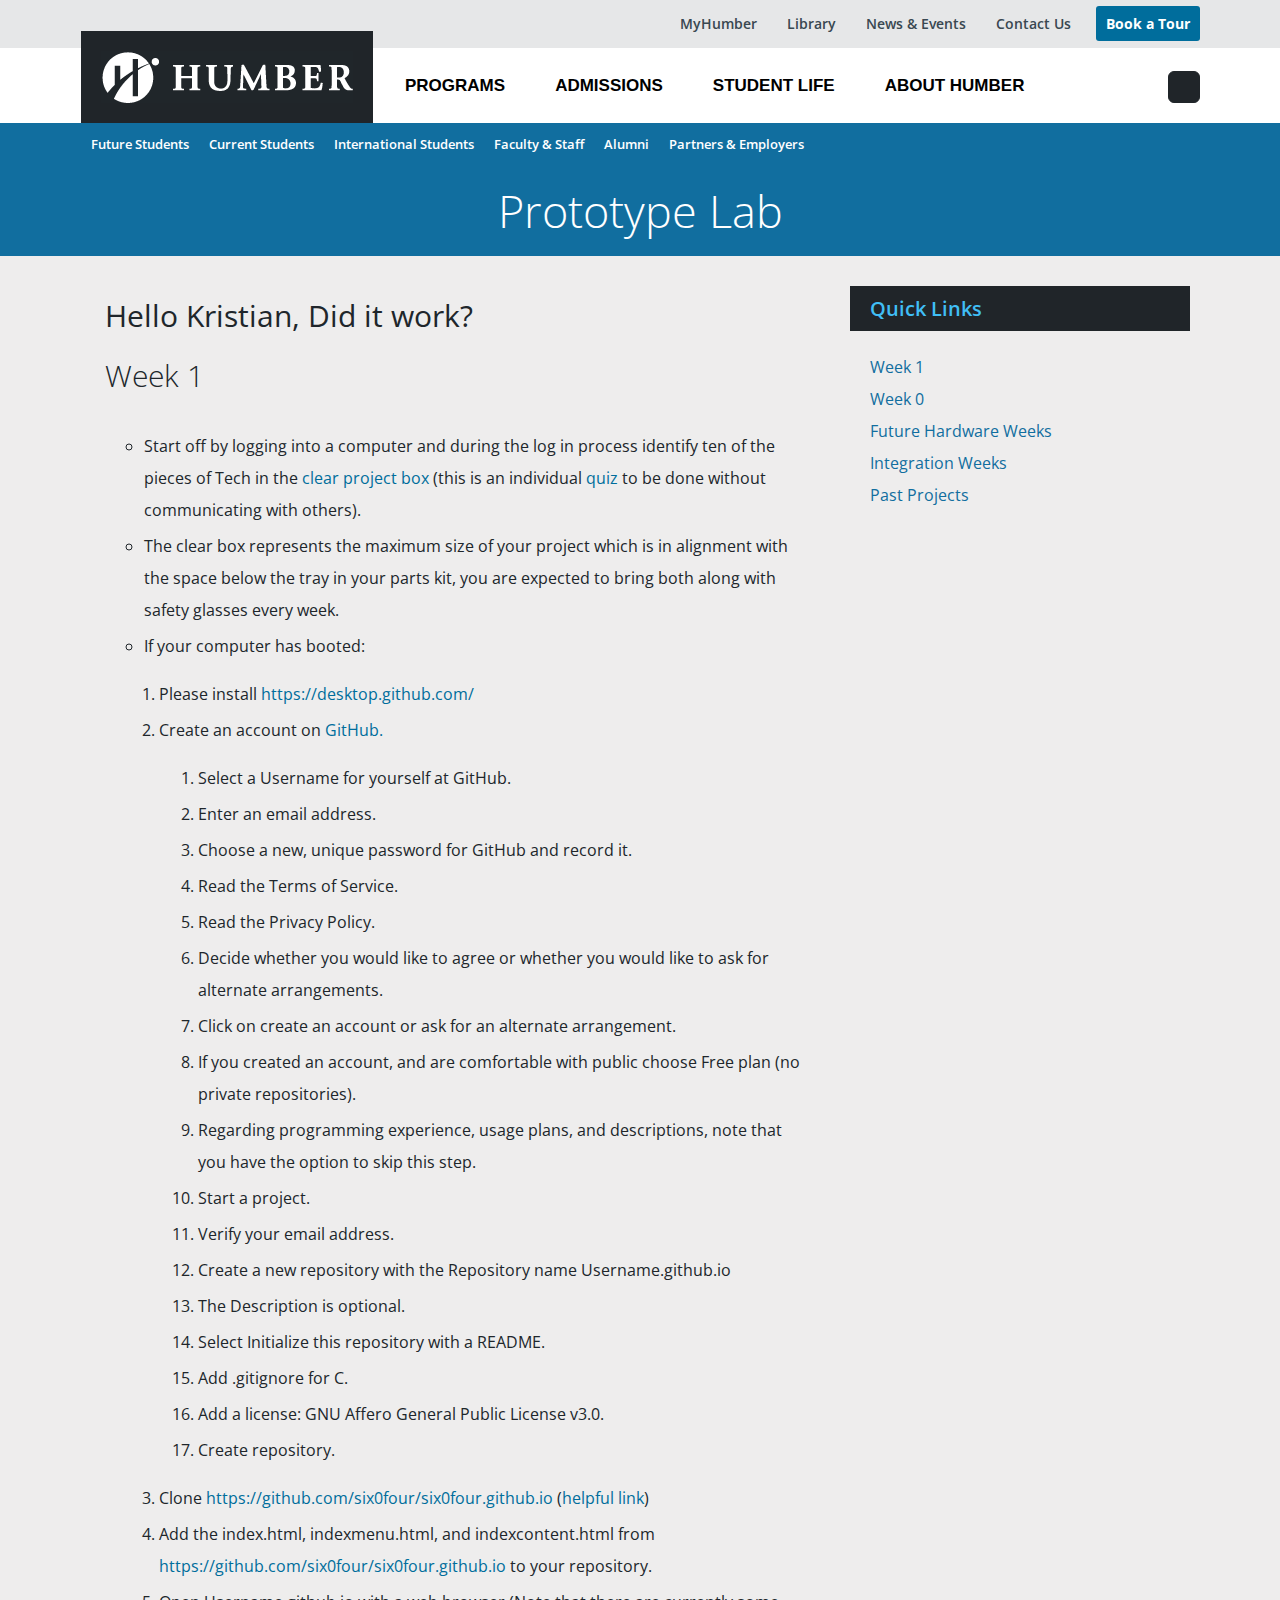
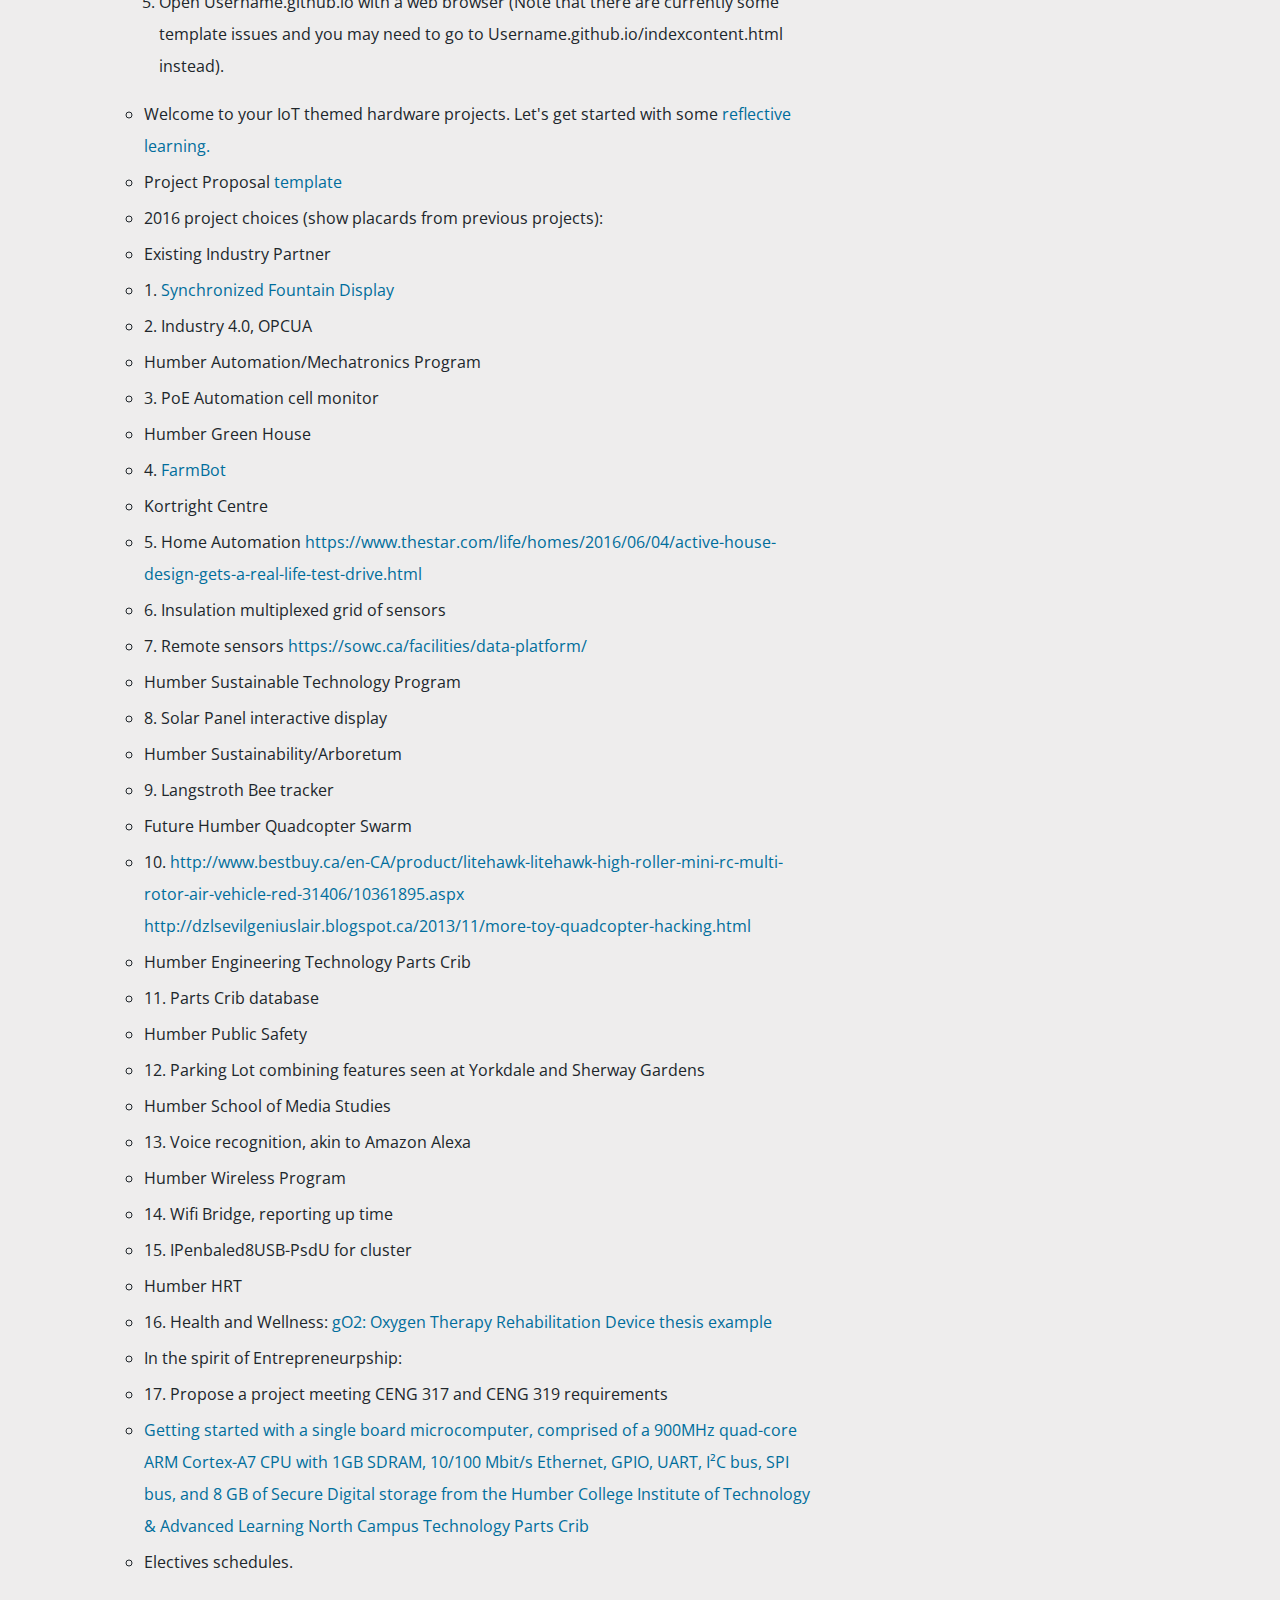
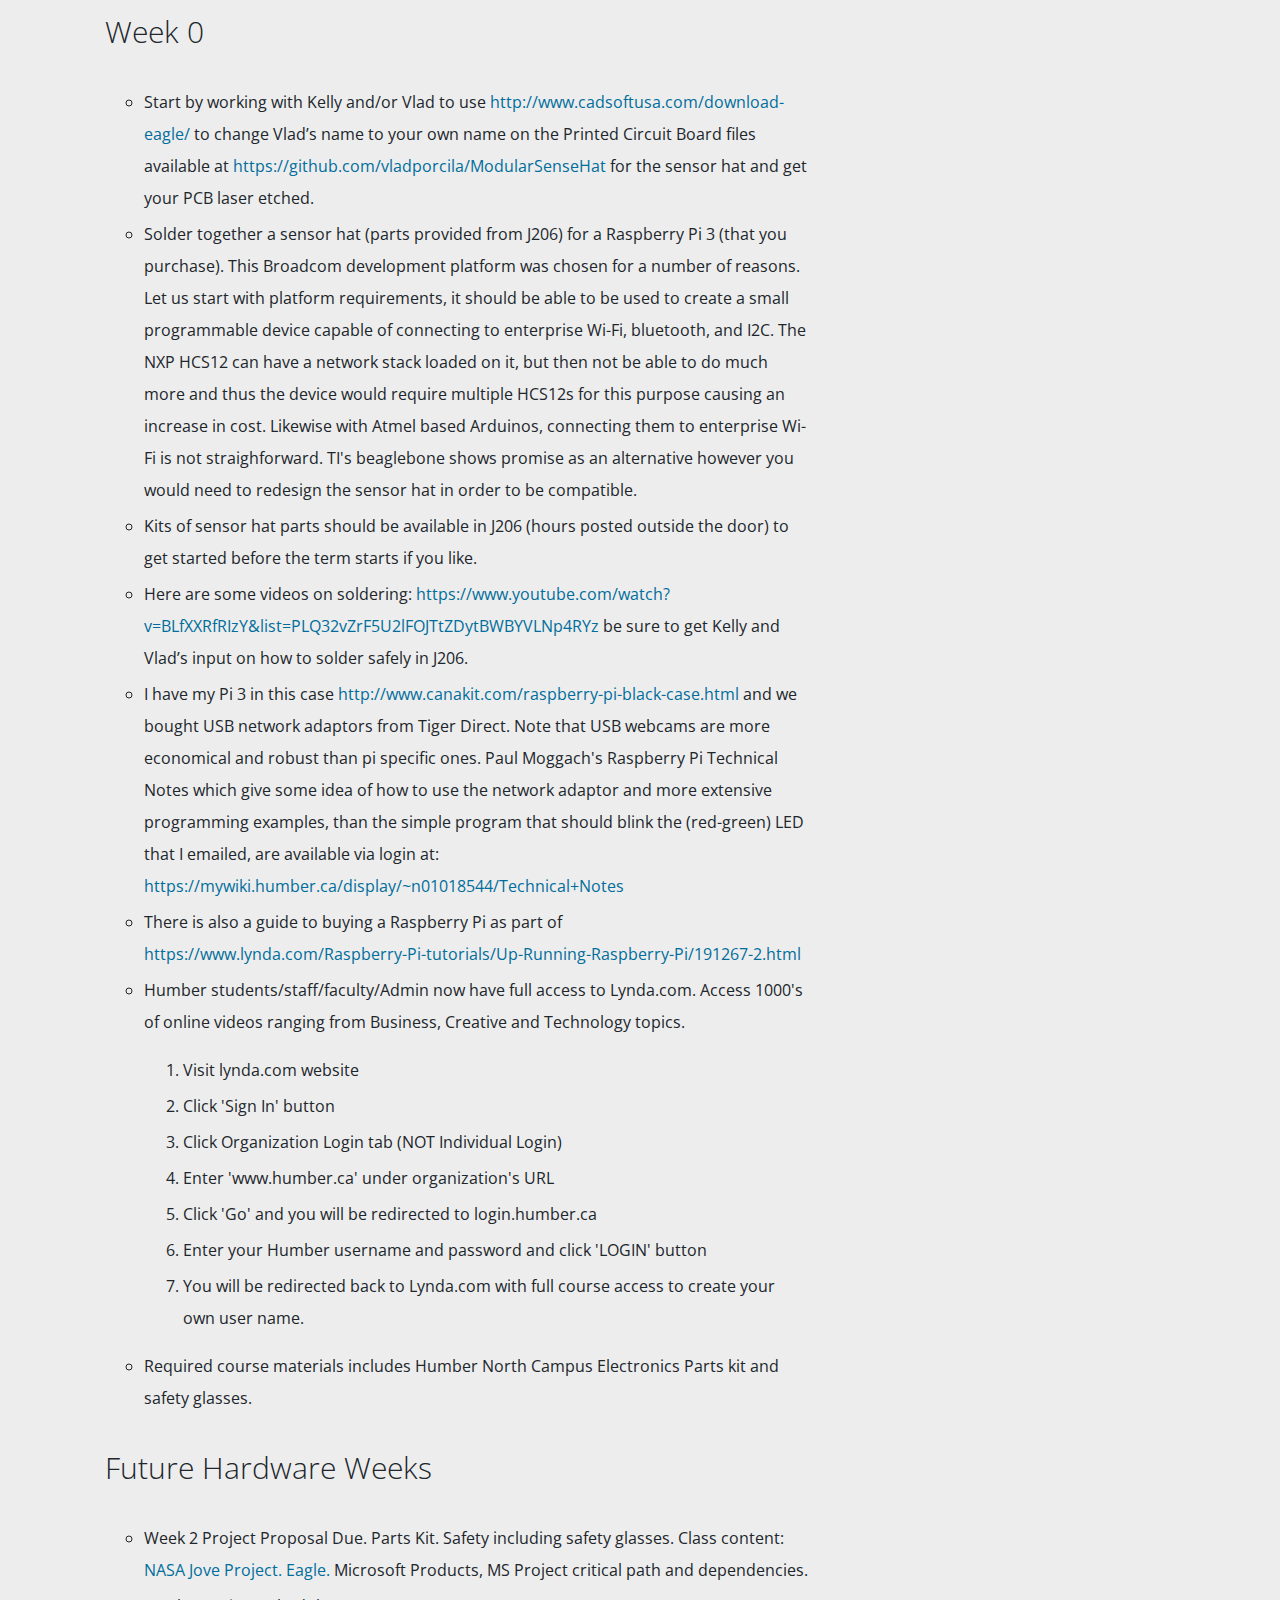
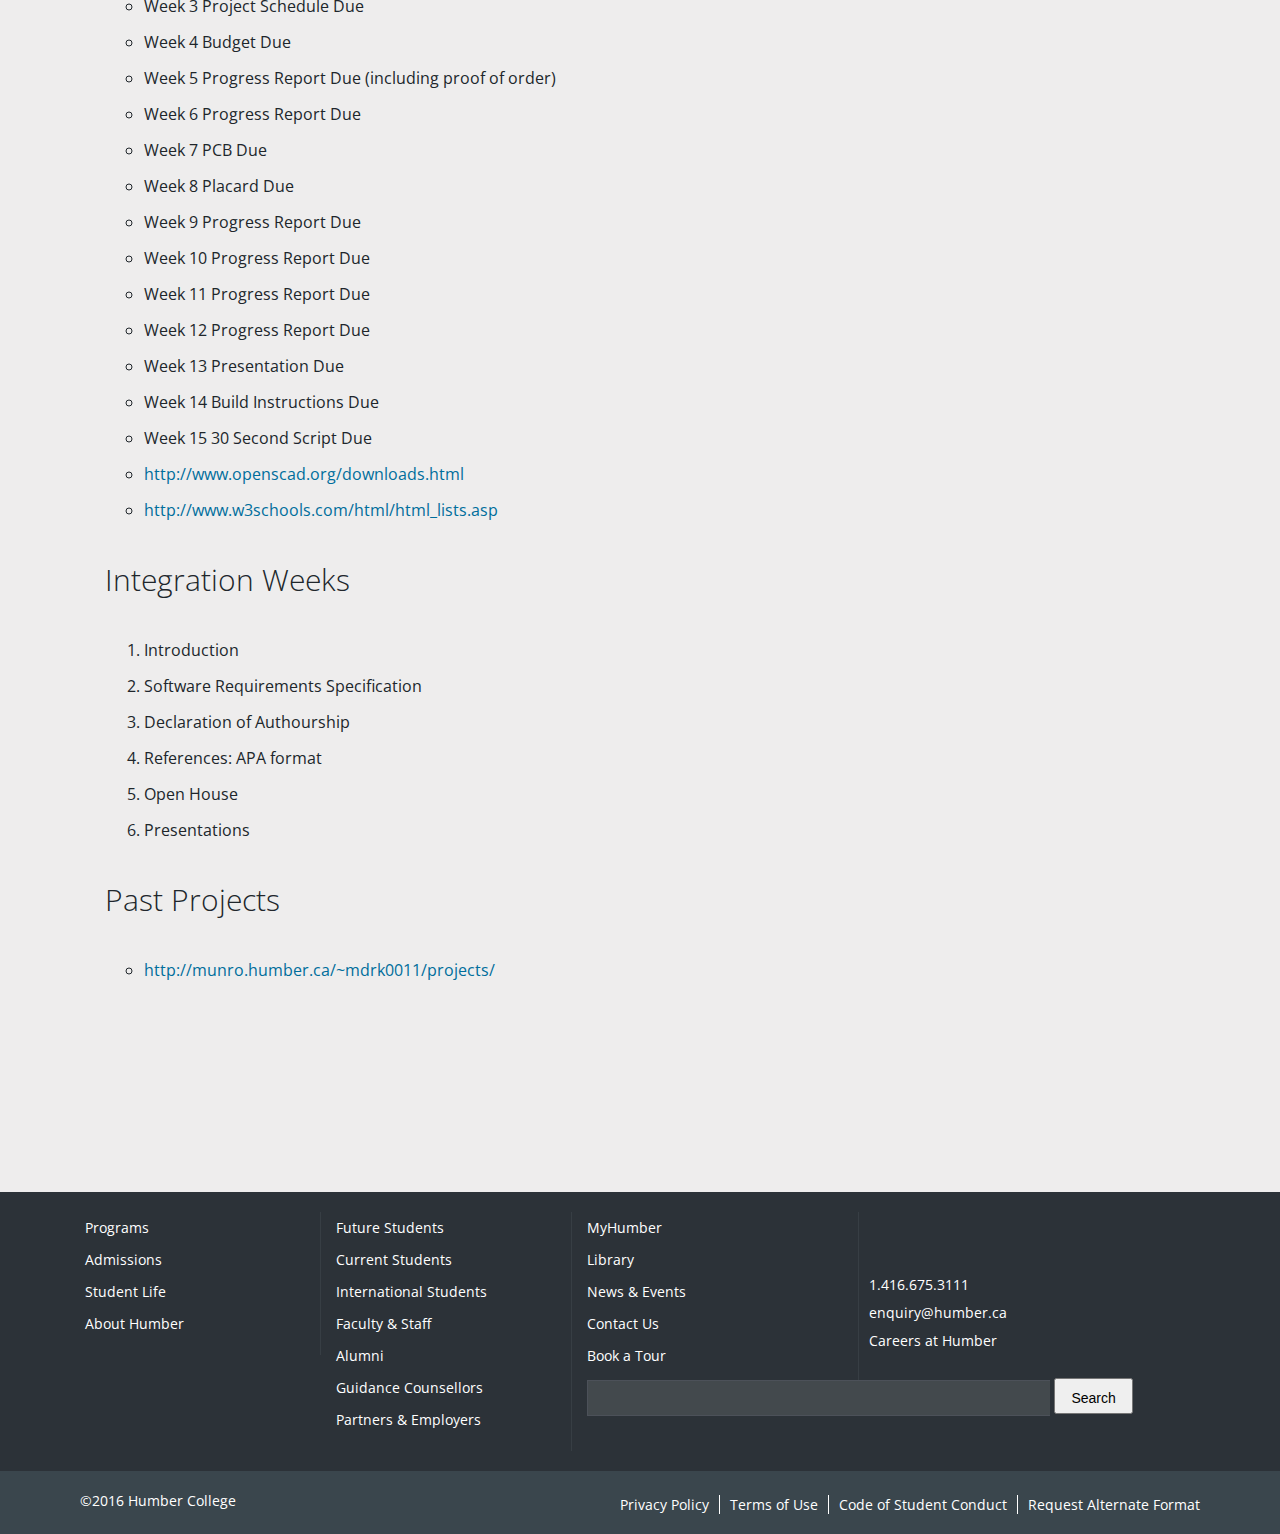
==== index.html @ 2d71f0b0 "test" ====
<!DOCTYPE html>
<!-- saved from url=(0026)http://six0four.github.io/ -->
<html><head><meta http-equiv="Content-Type" content="text/html; charset=UTF-8">

<meta name="description" content="Humber�s Computer Engineering Technology advanced diploma program trains you to develop and design the 
cutting-edge technologies that propel most businesses and governments around the world. You will be taught by industry experts, in small classes, 
innovative skills in hardware and software, electronics and networking, plus a variety of systems. As well, learn to upgrade and incorporate new 
technological advances into existing systems.">
<title>Engineering Technology</title>
<link type="text/css" rel="stylesheet" href="./Engineering Technology_files/4.css" media="all">
<link type="text/css" rel="stylesheet" href="./Engineering Technology_files/M.css" media="all">
<link type="text/css" rel="stylesheet" href="./Engineering Technology_files/U.css" media="all">
<link type="text/css" rel="stylesheet" href="./Engineering Technology_files/c.css" media="all">
<link type="text/css" rel="stylesheet" href="./Engineering Technology_files/g.css" media="screen">
<link type="text/css" rel="stylesheet" href="./Engineering Technology_files/Q.css" media="print">
<link type="text/css" rel="stylesheet" href="./Engineering Technology_files/o.css" media="only screen">

<script src="./Engineering Technology_files/html5.js"></script>
<script src="./Engineering Technology_files/w3data.js"></script>
</head>
<body class="html not-front not-logged-in no-sidebars page-node page-node- page-node-335 node-type-program atr-7.x-3.x atv-7.x-3.2">
  <div id="skip-link" class="nocontent">
    <a href="http://six0four.github.io/#main-content" class="element-invisible element-focusable">Skip to main content</a>
  </div>
    
<div id="page" class="container page">
  
  <header id="header" class="clearfix" role="banner">
    <div class="user-bar">
      <nav id="humberca-utility" class="humberca-utility-wrapper menu-wrapper nav clearfix" role="navigation" aria-labelledby="humberca-utility">
        <h2 class="element-invisible" id="utility-menu">Utility menu</h2>
      <ul class="menu clearfix"><li class="first leaf menu-depth-1 menu-item-883"><a href="http://www.humber.ca/myhumber/">MyHumber</a></li><li class="leaf menu-depth-1 menu-item-882"><a href="http://library.humber.ca/">Library</a></li><li class="expanded menu-depth-1 menu-item-884"><a href="http://www.humber.ca/news">News &amp; Events</a><ul class="menu clearfix"><li class="first leaf menu-depth-2 menu-item-2263"><a href="http://www.humber.ca/news">News</a></li><li class="leaf menu-depth-2 menu-item-2264"><a href="http://www.humber.ca/events">Events</a></li><li class="leaf menu-depth-2 menu-item-2262"><a href="http://www.humber.ca/news/media-releases">Media Releases</a></li><li class="last leaf menu-depth-2 menu-item-2455"><a href="http://www.humber.ca/media/gallery">Media 
Gallery</a></li></ul></li><li class="expanded menu-depth-1 menu-item-885"><a href="http://www.humber.ca/contact-us">Contact Us</a><ul class="menu clearfix"><li class="first leaf menu-depth-2 menu-item-1566"><a href="http://directory.humber.ca/">Staff Directory</a></li><li class="leaf menu-depth-2 
menu-item-1562"><a href="http://www.humber.ca/contact-us/frequently-called-numbers">Frequently Called Numbers</a></li><li class="leaf menu-depth-2 menu-item-1563"><a href="http://www.humber.ca/contact-us/maps">Maps</a></li><li class="leaf menu-depth-2 menu-item-1567"><a href="http://www.humber.ca/publicsafety/parking">Parking</a></li><li class="leaf menu-depth-2 menu-item-1564"><a href="http://www.humber.ca/contact-us/public-transit">Public Transit</a></li><li class="leaf menu-depth-2 menu-item-1568"><a href="http://www.humber.ca/virtualtour">Virtual Tour</a></li><li class="leaf menu-depth-2 menu-item-1565"><a href="http://www.humber.ca/contact-us/press-room">Press 
Room</a></li><li class="last leaf menu-depth-2 menu-item-2486"><a href="http://hrs.humber.ca/careers.html">Careers at Humber</a></li></ul></li><li class="last leaf menu-depth-1 menu-item-1806"><a href="http://www.humber.ca/future-students/book-tour" class="btn-special-action">Book a Tour</a></li></ul>      </nav>
    </div>

    <div class="container">
              <div id="branding" class="branding-elements clearfix">
                      <div id="logo">
              <a href="http://www.humber.ca/"><img class="site-logo" typeof="foaf:Image" src="./Engineering Technology_files/logo.png" alt="Humber College"></a>            </div>
                                <div class="hgroup" id="name-and-slogan">
                              <h1 id="site-name"><a href="http://www.humber.ca/" title="Home page">Humber College</a></h1>
                                        </div>
                  </div>
      
      <div id="humberca-menu-bar" class="nav clearfix">
        <nav id="humberca-menu" class="humberca-menu-wrapper menu-wrapper" role="navigation" aria-labelledby="humberca-menu">
          <h2 class="element-invisible" id="primary-menu">Main menu</h2>
          <ul class="menu clearfix"><li class="first expanded menu-depth-1 menu-item-1482"><a href="http://www.humber.ca/programs-academics">Programs</a><ul class="menu 
clearfix"><li class="first collapsed menu-depth-2 menu-item-1570"><a href="http://www.humber.ca/program">All Programs</a></li><li class="leaf menu-depth-2 
menu-item-1743"><a href="http://www.humber.ca/programs-academics/apprenticeships">Apprenticeships</a></li><li class="leaf menu-depth-2 menu-item-1425"><a href="http://www.humber.ca/continuingeducation/">Continuing Education</a></li><li class="leaf menu-depth-2 menu-item-1711"><a href="http://www.humber.ca/programs-academics/schools-faculties">Schools</a></li><li class="leaf menu-depth-2 menu-item-1423"><a href="http://www.humber.ca/onlinelearning/">Online Learning</a></li><li class="leaf menu-depth-2 menu-item-1788"><a href="http://www.humber.ca/programs-academics/corporate-training">Corporate Training</a></li><li class="leaf menu-depth-2 menu-item-1712"><a href="http://www.humbercareerfinder.com/">Career Finder</a></li><li class="leaf menu-depth-2 menu-item-1424"><a href="http://www.humber.ca/secondcareer/">Second Career</a></li><li class="collapsed menu-depth-2 menu-item-12131"><a href="http://www.humber.ca/transferoptions">Transfer Options</a></li><li class="last leaf menu-depth-2 menu-item-1713"><a href="http://international.humber.ca/study-abroad.html">Study Abroad</a></li></ul></li><li class="expanded menu-depth-1 menu-item-772"><a href="http://www.humber.ca/admissions">Admissions</a><ul class="menu clearfix"><li class="first collapsed menu-depth-2 menu-item-1527"><a href="http://www.humber.ca/admissions/how-apply">How to Apply</a></li><li class="collapsed menu-depth-2 menu-item-1696"><a href="http://www.humber.ca/admissions/financial-aid">Financial 
Aid</a></li><li class="leaf menu-depth-2 menu-item-773"><a href="http://www.humber.ca/programs-academics/transfer-options">Transfer Options</a></li><li class="collapsed 
menu-depth-2 menu-item-769"><a href="http://www.humber.ca/admissions/fees">Fees</a></li><li class="last collapsed menu-depth-2 menu-item-864"><a href="http://www.humber.ca/admissions/office-registrar">Office of the Registrar</a></li></ul></li><li class="leaf menu-depth-1 menu-item-638"><a href="http://www.humber.ca/student-life">Student Life</a></li><li class="last expanded menu-depth-1 menu-item-1540"><a href="http://www.humber.ca/about-humber">About 
Humber</a><ul class="menu clearfix"><li class="first leaf menu-depth-2 menu-item-1790"><a href="http://www.humber.ca/programs-academics/schools-faculties">Schools</a></li><li class="leaf menu-depth-2 menu-item-1952"><a href="http://www.humber.ca/about-humber/centres-excellence">Centres of Excellence </a></li><li class="leaf menu-depth-2 menu-item-18442"><a href="https://humber.ca/research/">Applied Research</a></li><li class="leaf menu-depth-2 menu-item-18443"><a href="http://www.humber.ca/humberlaunch/">Humber Launch</a></li><li class="leaf menu-depth-2 menu-item-1708"><a href="http://www.humber.ca/about-humber/kpis-rankings">KPIs &amp; Rankings</a></li><li class="collapsed menu-depth-2 menu-item-1554"><a href="http://www.humber.ca/about-humber/corporate-info">Corporate Info</a></li><li class="collapsed menu-depth-2 menu-item-803"><a href="http://www.humber.ca/about-humber/campuses-facilities">Campuses &amp; Facilities</a></li><li class="collapsed menu-depth-2 menu-item-1561"><a href="http://www.humber.ca/about-humber/campus-development">Campus Development</a></li><li class="collapsed menu-depth-2 menu-item-1791"><a href="http://www.humber.ca/about-humber/office-president">Office of the President</a></li><li class="leaf menu-depth-2 menu-item-1419"><a href="https://www.humber.ca/publicsafety/">Public Safety</a></li><li class="leaf menu-depth-2 menu-item-1420"><a href="http://hrs.humber.ca/">HR 
Services</a></li><li class="last leaf menu-depth-2 menu-item-1418"><a href="http://humber.ca/giving/welcome-humbers-office-advancement">Giving to 
Humber</a></li></ul></li></ul>        </nav>
      </div>

      <div class="search-bar">
        <form accept-charset="UTF-8" action="http://mysearch.humber.ca/search" id="search-block-form" method="get">
          <div>
            <div class="container-inline">
              <div class="form-item form-type-textfield form-item-search-block-form">
                <label class="element-invisible" for="progsearchtxt">Search </label>
                <input id="progsearchtxt" maxlength="128" name="q" size="30" title="Search by Name" type="text" value="">
                <input name="client" type="hidden" value="default_frontend">
                <input name="proxystylesheet" type="hidden" value="default_frontend">
                <input name="site" type="hidden" value="default_collection">
                <input name="output" type="hidden" value="xml_no_dtd">
                <input name="filter" type="hidden" value="0">
              </div>
            </div>
          </div>
        </form>
      </div>
    </div>
      </header>

  <div id="menu-bar" class="nav clearfix"><nav id="block-menu-menu-audience" class="block block-menu menu-wrapper menu-bar-wrapper clearfix" role="navigation">  
      <h2 class="element-invisible block-title">Audience</h2>
  
  <ul class="menu clearfix"><li class="first collapsed menu-depth-1 menu-item-718"><a href="http://www.humber.ca/future-students">Future 
Students</a></li><li class="leaf 
menu-depth-1 menu-item-1529"><a href="http://www.humber.ca/current-students">Current Students</a></li><li class="leaf menu-depth-1 menu-item-641"><a href="http://international.humber.ca/">International Students</a></li><li class="collapsed menu-depth-1 menu-item-1530"><a href="http://www.humber.ca/faculty-staff">Faculty &amp; Staff</a></li><li class="leaf menu-depth-1 menu-item-643"><a href="http://www.humber.ca/alumni">Alumni</a></li>
<li class="last leaf menu-depth-1 menu-item-1539"><a href="http://www.humber.ca/partners-employers">Partners &amp; Employers</a></li></ul>
  </nav><nav id="block-menu-block-6" class="block block-menu-block no-title menu-wrapper menu-bar-wrapper clearfix" role="navigation">  
  

  </nav>
</div>
  
    
  <div id="columns" class="columns clearfix">
    <div id="content-column" class="content-column" role="main">
      <div class="content-inner">



        <section id="main-content">

        
                  <header id="main-content-header" class="clearfix contextual-links-region">

                          <h1 id="page-title">
                <a href="http://munro.humber.ca/~mdrk0011/">Prototype Lab</a>              </h1>
            

            

            
          </header>
        
        <!-- region: Main Content -->
                  <div id="content" class="region clearfix">
            <div id="block-system-main" class="block block-system no-title">  
  
  <div class="panel-display panel-1col clearfix">
  <div class="panel-panel panel-col">
    <div><section class="panel-pane pane-node-content block">
  <div class="block-inner clearfix">
    
        
    
    <div class="block-content">



  </div>






</div>
<div class="panel-separator"></div><section class="panel-pane pane-panels-mini pane-about-humber-feature-blocks stacked block">

  <div class="block-inner clearfix">
    <div class="block-content">
      <div class="two-66-33 at-panel panel-display clearfix" id="mini-panel-about_humber_feature_blocks">

    <div class="region region-two-66-33-first">









    <div class="region-inner clearfix">
      <div class="item-list"><ul><div class="panel-pane pane-node no-title block">

  <div class="block-inner clearfix">

    
                <div id="Wrapper">

                        
						
<div><article id="Article_1">
 <header id="Header_Article_1">
  <h2>Hello Kristian, Did it work?</h2>
 </header>
 
 <section id="Section_1">
  <h3>Week 1</h3>
  <p>
   </p><ul>
    <li>Start off by logging into a computer and during the log in process identify ten of the pieces of Tech in the <a href="http://six0four.github.io/weeks/CENGprojectbox.jpg">clear project box</a> (this is an individual <a href="http://six0four.github.io/weeks/CENG317TechIdentificationQuiz.docx">quiz</a> to be done without communicating with others).</li>
	<li>The clear box represents the maximum size of your project which is in alignment with the space below the tray in your parts kit, you are expected to bring both along with safety glasses every week.</li>
	<li>If your computer has booted:</li>
	<ol>
	 <li>Please install <a href="https://desktop.github.com/">https://desktop.github.com/</a></li>
	 <li>Create an account on <a href="https://github.com/join?source=header-home">GitHub.</a>
	  <ol>
	   <li>Select a Username for yourself at GitHub.</li>
	   <li>Enter an email address.</li>
	   <li>Choose a new, unique password for GitHub and record it.</li>
	   <li>Read the Terms of Service.</li>
	   <li>Read the Privacy Policy.</li>
	   <li>Decide whether you would like to agree or whether you would like to ask for alternate arrangements.</li>
	   <li>Click on create an account or ask for an alternate arrangement.</li>
	   <li>If you created an account, and are comfortable with public choose Free plan (no private repositories).</li>
	   <li>Regarding programming experience, usage plans, and descriptions, note that you have the option to skip this step.
	   </li><li>Start a project.</li>
	   <li>Verify your email address.</li>
	   <li>Create a new repository with the Repository name Username.github.io</li>
	   <li>The Description is optional.</li>
	   <li>Select Initialize this repository with a README.</li>
	   <li>Add .gitignore for C.</li>
	   <li>Add a license: GNU Affero General Public License v3.0.</li>
	   <li>Create repository.</li>
      </ol>
	 </li><li>Clone <a href="https://github.com/six0four/six0four.github.io">https://github.com/six0four/six0four.github.io</a> (<a href="http://joe.blog.freemansoft.com/2014/04/github-clone-to-desktop-with-windows.html">helpful link</a>)</li>
	 <li>Add the index.html, indexmenu.html, and indexcontent.html from <a href="https://github.com/six0four/six0four.github.io">https://github.com/six0four/six0four.github.io</a> to your repository.
	 </li><li>Open Username.github.io with a web browser (Note that there are currently some template issues and you may need to go to Username.github.io/indexcontent.html instead).
	</li></ol>
    <li>Welcome to your IoT themed hardware projects. Let's get started with some <a href="https://www.youtube.com/watch?v=kM-DXWEns2Y&amp;t=28s">reflective learning.</a></li>
    <li>Project Proposal <a href="http://six0four.github.io/weeks/CENG317ProjectProposalStudentName.docx">template</a></li>
    <li>2016 project choices (show placards from previous projects):</li>
	<li>Existing Industry Partner</li>
	<li>1. <a href="http://www.crystalfountains.com/">Synchronized Fountain Display</a></li>
	<li>2. Industry 4.0, OPCUA</li>
	<li>Humber Automation/Mechatronics Program</li>
	<li>3. PoE Automation cell monitor</li>
	<li>Humber Green House</li>
	<li>4. <a href="http://farmbot.io/">FarmBot</a></li>
	<li>Kortright Centre</li>
	<li>5. Home Automation <a href="https://www.thestar.com/life/homes/2016/06/04/active-house-design-gets-a-real-life-test-drive.html">https://www.thestar.com/life/homes/2016/06/04/active-house-design-gets-a-real-life-test-drive.html</a></li>
	<li>6. Insulation multiplexed grid of sensors</li>
	<li>7. Remote sensors <a href="https://sowc.ca/facilities/data-platform/">https://sowc.ca/facilities/data-platform/</a></li>
	<li>Humber Sustainable Technology Program</li>
	<li>8. Solar Panel interactive display</li>
	<li>Humber Sustainability/Arboretum</li>
	<li>9. Langstroth Bee tracker</li>
	<li>Future Humber Quadcopter Swarm</li>
	<li>10. <a href="http://www.bestbuy.ca/en-CA/product/litehawk-litehawk-high-roller-mini-rc-multi-rotor-air-vehicle-red-31406/10361895.aspx">http://www.bestbuy.ca/en-CA/product/litehawk-litehawk-high-roller-mini-rc-multi-rotor-air-vehicle-red-31406/10361895.aspx</a>
<a href="http://dzlsevilgeniuslair.blogspot.ca/2013/11/more-toy-quadcopter-hacking.html">http://dzlsevilgeniuslair.blogspot.ca/2013/11/more-toy-quadcopter-hacking.html</a></li>
	<li>Humber Engineering Technology Parts Crib</li>
	<li>11. Parts Crib database</li>
	<li>Humber Public Safety</li>
	<li>12. Parking Lot combining features seen at Yorkdale and Sherway Gardens</li>
	<li>Humber School of Media Studies</li>
	<li>13. Voice recognition, akin to Amazon Alexa</li>
	<li>Humber Wireless Program</li>
	<li>14. Wifi Bridge, reporting up time</li>
	<li>15. IPenbaled8USB-PsdU for cluster</li>
	<li>Humber HRT</li>
	<li>16. Health and Wellness: <a href="https://library.humber.ca/collections/islandora/object/islandora%3A247">gO2: Oxygen Therapy Rehabilitation Device thesis example</a></li>
	<li>In the spirit of Entrepreneurpship:</li>
	<li>17. Propose a project meeting CENG 317 and CENG 319 requirements</li>
    <li><a href="http://munro.humber.ca/~mdrk0011/projects/cribpi.php">Getting 
started with a single board microcomputer, comprised of a 900MHz quad-core ARM Cortex-A7 CPU  with 1GB SDRAM, 10/100 Mbit/s 
Ethernet, GPIO, UART, I²C bus, SPI bus, and 8 GB of Secure Digital storage from the Humber College Institute of 
Technology &amp; Advanced Learning North Campus Technology Parts 
Crib</a></li>
	<li>Electives schedules.</li>
   </ul>
  <p></p>
 </section>
 
 <section id="Section_2">
  <h3>Week 0</h3>
   <p></p><ul>
    <li>Start by working with Kelly and/or Vlad to use <a href="http://www.cadsoftusa.com/download-eagle/">http://www.cadsoftusa.com/download-eagle/</a> to change Vlad’s name to your own name on the Printed Circuit Board files available at <a href="https://github.com/vladporcila/ModularSenseHat">https://github.com/vladporcila/ModularSenseHat</a> for the sensor hat and get your PCB laser etched.</li>
	<li>Solder together a sensor hat (parts provided from J206) for a Raspberry Pi 3 (that you purchase). This Broadcom development platform was chosen for a number of reasons. Let us start with platform requirements, it should be able to be used to create a small programmable device capable of connecting to enterprise Wi-Fi, bluetooth, and I2C. The NXP HCS12 can have a network stack loaded on it, but then not be able to do much more and thus the device would require multiple HCS12s for this purpose causing an increase in cost. Likewise with Atmel based Arduinos, connecting them to enterprise Wi-Fi is not straighforward. TI's beaglebone shows promise as an alternative however you would need to redesign the sensor hat in order to be compatible.</li>
	<li>Kits of sensor hat parts should be available in J206 (hours posted outside the door) to get started before the term starts if you like.</li>
	<li>Here are some videos on soldering: <a href="https://www.youtube.com/watch?v=BLfXXRfRIzY&amp;list=PLQ32vZrF5U2lFOJTtZDytBWBYVLNp4RYz">https://www.youtube.com/watch?v=BLfXXRfRIzY&amp;list=PLQ32vZrF5U2lFOJTtZDytBWBYVLNp4RYz</a> be sure to get Kelly and Vlad’s input on how to solder safely in J206.</li>
	<li>I have my Pi 3 in this case <a href="http://www.canakit.com/raspberry-pi-black-case.html">http://www.canakit.com/raspberry-pi-black-case.html</a> and we bought USB network adaptors from Tiger Direct. Note that USB webcams are more economical and robust than pi specific ones. Paul Moggach's Raspberry Pi Technical Notes which give some idea of how to use the network adaptor and more extensive programming examples, than the simple program that should blink the (red-green) LED that I emailed, are available via login at: <a href="https://mywiki.humber.ca/display/~n01018544/Technical+Notes">https://mywiki.humber.ca/display/~n01018544/Technical+Notes</a></li>
	<li>There is also a guide to buying a Raspberry Pi as part of <a href="https://www.lynda.com/Raspberry-Pi-tutorials/Up-Running-Raspberry-Pi/191267-2.html">https://www.lynda.com/Raspberry-Pi-tutorials/Up-Running-Raspberry-Pi/191267-2.html</a></li>
	<li>Humber students/staff/faculty/Admin now have full access to Lynda.com. Access 1000's of online videos ranging from Business, Creative and Technology topics.<ol>
	<li>Visit lynda.com website</li>
	<li>Click 'Sign In' button</li>
	<li>Click Organization Login tab (NOT Individual Login)</li>
	<li>Enter 'www.humber.ca' under organization's URL</li>
	<li>Click 'Go' and you will be redirected to login.humber.ca</li>
	<li>Enter your Humber username and password and click 'LOGIN' button</li>
	<li>You will be redirected back to Lynda.com with full course access to create your own user name.</li></ol></li>
	<li>Required course materials includes Humber North Campus Electronics Parts kit and safety glasses.</li>
  </ul><p></p>
 </section>
 
 <section id="Section_3">
  <h3>Future Hardware Weeks</h3>
  <p></p><ul>
   <li>Week 2 Project Proposal Due. Parts Kit. Safety including safety glasses. Class content: <a href="http://radiojove.gsfc.nasa.gov/telescope/soldering.htm">NASA Jove Project.</a> <a href="http://www.cadsoftusa.com/download-eagle/">Eagle.</a> Microsoft Products, MS Project critical path and dependencies.</li>
   <li>Week 3 Project Schedule Due</li>
   <li>Week 4 Budget Due</li>
   <li>Week 5 Progress Report Due (including proof of order)</li>
   <li>Week 6 Progress Report Due</li>
   <li>Week 7 PCB Due</li>
   <li>Week 8 Placard Due</li>
   <li>Week 9 Progress Report Due</li>
   <li>Week 10 Progress Report Due</li>
   <li>Week 11 Progress Report Due</li>
   <li>Week 12 Progress Report Due</li>
   <li>Week 13 Presentation Due</li>
   <li>Week 14 Build Instructions Due</li>
   <li>Week 15 30 Second Script Due</li>
   <li><a href="http://www.openscad.org/downloads.html">http://www.openscad.org/downloads.html</a></li>
   <li><a href="http://www.w3schools.com/html/html_lists.asp">http://www.w3schools.com/html/html_lists.asp</a></li>
  </ul><p></p>
 </section>

 <section id="Section_4">
  <h3>Integration Weeks</h3>
  <p></p><ol>
   <li>Introduction</li>
   <li>Software Requirements Specification</li>
   <li>Declaration of Authourship</li> 
   <li>References: APA format</li>
   <li>Open House</li>
   <li>Presentations</li>
  </ol><p></p>
 </section>
  
 <section id="Section_5">
  <h3>Past Projects</h3>
  <p></p><ul>
    <li><a href="http://munro.humber.ca/~mdrk0011/projects/">http://munro.humber.ca/~mdrk0011/projects/</a></li>
  </ul><p></p>
 </section>

</article></div>

                </div>

</div></div></ul></div></div></div>

  <div class="region region-two-66-33-second">
    <div class="region-inner clearfix">
      <section class="panel-pane pane-custom pane-1 quick-links block">
  <div class="block-inner clearfix">
              <h2 class="pane-title block-title">Quick Links</h2>
    <div class="block-content">


<div>                <nav>
                        <ul>
                                <li><a href="http://six0four.github.io/#Section_1">Week 1</a></li>
                                <li><a href="http://six0four.github.io/#Section_2">Week 0</a></li>
                                <li><a href="http://six0four.github.io/#Section_3">Future Hardware Weeks</a></li>
                                <li><a href="http://six0four.github.io/#Section_4">Integration Weeks</a></li>
                                <li><a href="http://six0four.github.io/#Section_5">Past Projects</a></li>
                        </ul>
                </nav>
</div>
<script> w3IncludeHTML(); </script>
    


</div>  </div>
</section>
    </div>
  </div>
  </div>


    </div>

    
    
  </div>
</section>
<div class="panel-separator"></div><div class="panel-pane pane-panels-mini pane-about-humber-mini-promos no-title block">
  <div class="block-inner clearfix">
    
            
    
    <div class="block-content">
      <div class="three-3x33 at-panel panel-display clearfix" id="mini-panel-about_humber_mini_promos">
    <div class="region region-three-33-first">
    <div class="region-inner clearfix">
          </div>
  </div>
  <div class="region region-three-33-second">
    <div class="region-inner clearfix">
          </div>
  </div>
  <div class="region region-three-33-third">
    <div class="region-inner clearfix">
          </div>
  </div>
  </div>
    </div>

    
    
  </div>
</div>
    </section></div>
  </div>
</div>

  </div>                      </div>
        
        <!-- Feed icons (RSS, Atom icons etc -->
        
        
        </section><!-- /end #main-content -->

        <!-- region: Content Aside -->
        
      </div><!-- /end .content-inner -->
    </div><!-- /end #content-column -->

    <!-- regions: Sidebar first and Sidebar second -->
        
  </div><!-- /end #columns -->

  <footer id="footer" role="contentinfo" itemscope="" itemtype="http://schema.org/WPFooter">
   <div class="region region-footer"><div class="region-inner clearfix"><div id="block-panels-mini-footer" class="block block-panels-mini no-title">  
  
  <div class="block-content content"><div class="four-4x25 at-panel panel-display clearfix" id="mini-panel-footer">
  <div class="panel-row row-1 clearfix">
    <div class="region region-four-first">
      <div class="region-inner clearfix">
        <div class="panel-pane pane-menu-tree pane-main-menu no-title block">
  <div class="block-inner clearfix">
    
            
    
    <div class="block-content">
      <div class="menu-block-wrapper menu-block-ctools-main-menu-1 menu-name-main-menu parent-mlid-0 menu-level-1">
  <ul class="menu clearfix"><li class="first leaf has-children menu-mlid-1482 menu-depth-1 menu-item-1482"><a href="http://www.humber.ca/programs-academics">Programs</a></li><li class="leaf has-children menu-mlid-772 menu-depth-1 menu-item-772"><a href="http://www.humber.ca/admissions">Admissions</a></li><li class="leaf menu-mlid-638 menu-depth-1 menu-item-638"><a href="http://www.humber.ca/student-life">Student 
Life</a></li><li class="last leaf has-children active menu-mlid-1540 menu-depth-1 menu-item-1540"><a href="http://www.humber.ca/about-humber" class="active">About 
Humber</a></li></ul></div>
    </div>

    
    
  </div>
</div>
      </div>
    </div>
    <div class="region region-four-second">
      <div class="region-inner clearfix">
        <div class="panel-pane pane-menu-tree pane-menu-audience no-title block">
  <div class="block-inner clearfix">
    
            
    
    <div class="block-content">
      <div class="menu-block-wrapper menu-block-ctools-menu-audience-1 menu-name-menu-audience parent-mlid-0 menu-level-1">
  <ul class="menu clearfix"><li class="first leaf has-children menu-mlid-718 menu-depth-1 menu-item-718"><a href="http://www.humber.ca/future-students">Future 
Students</a></li><li class="leaf menu-mlid-1529 menu-depth-1 menu-item-1529"><a href="http://www.humber.ca/current-students">Current Students</a></li><li class="leaf 
menu-mlid-641 menu-depth-1 menu-item-641"><a href="http://international.humber.ca/">International Students</a></li><li class="leaf has-children 
menu-mlid-1530 menu-depth-1 menu-item-1530"><a href="http://www.humber.ca/faculty-staff">Faculty &amp; Staff</a></li><li class="leaf menu-mlid-643 menu-depth-1 
menu-item-643"><a href="http://www.humber.ca/alumni">Alumni</a></li><li class="leaf has-children menu-mlid-1621 menu-depth-1 menu-item-1621"><a href="http://www.humber.ca/guidance-counsellors">Guidance Counsellors</a></li><li class="last leaf menu-mlid-1539 menu-depth-1 menu-item-1539"><a href="http://www.humber.ca/partners-employers">Partners &amp; Employers</a></li></ul></div>
    </div>

    
    
  </div>
</div>
      </div>
    </div>
  </div>
  <div class="panel-row row-2 clearfix">
    <div class="region region-four-third">
      <div class="region-inner clearfix">
        <div class="panel-pane pane-menu-tree pane-user-menu no-title block">
  <div class="block-inner clearfix">
    
            
    
    <div class="block-content">
      <div class="menu-block-wrapper menu-block-ctools-user-menu-1 menu-name-user-menu parent-mlid-0 menu-level-1">
  <ul class="menu clearfix"><li class="first leaf menu-mlid-883 menu-depth-1 menu-item-883"><a href="http://www.humber.ca/myhumber/">MyHumber</a></li><li class="leaf menu-mlid-882 menu-depth-1 menu-item-882"><a href="http://library.humber.ca/">Library</a></li><li class="leaf has-children menu-mlid-884 menu-depth-1 menu-item-884"><a href="http://www.humber.ca/news">News &amp; 
Events</a></li><li class="leaf has-children menu-mlid-885 menu-depth-1 menu-item-885"><a href="http://www.humber.ca/contact-us">Contact Us</a></li><li class="last leaf 
menu-mlid-1806 menu-depth-1 menu-item-1806"><a href="http://www.humber.ca/future-students/book-tour" class="btn-special-action">Book a Tour</a></li></ul></div>
    </div>

    
    
  </div>
</div>
      </div>
    </div>
    <div class="region region-four-fourth">
      <div class="region-inner clearfix">
        <div class="panel-pane pane-block pane-block-1 no-title block">
  <div class="block-inner clearfix">
    
            
    
    <div class="block-content">
      <ul class="social"><li><a href="https://twitter.com/humbercollege" id="twitter" target="_blank" title="Twitter">Twitter</a></li>
<li><a href="https://www.facebook.com/humbercollege" id="facebook" target="_blank" title="Facebook">Facebook</a></li>
<li><a href="http://www.youtube.com/user/humberlive" id="youtube" target="_blank" title="Youtube">YouTube</a></li>
<li><a href="http://pinterest.com/humberc/" id="pinterest" target="_blank" title="Pinterest">Pinterest</a></li>
<li><a href="http://www.linkedin.com/company/11491" id="linkedin" target="_blank" title="LinkedIn">LinkedIn</a></li>
<li><a href="https://plus.google.com/+humbercollege" id="gplus" rel="publisher" target="_blank" title="Google+">Google+</a></li>
<li><a href="http://www.humber.ca/news/feed.xml" id="rss" target="_blank" title="RSS News">RSS News</a></li>
<li><a href="https://instagram.com/humbercollege" id="instagram" target="_blank" title="Instagram">Instagram</a></li>
</ul><p><a href="tel:1-416-675-3111">1.416.675.3111</a><br><a href="mailto:enquiry@humber.ca">enquiry@humber.ca</a><br><a href="http://www.humber.ca/careers">Careers at Humber</a></p>
    </div>

    
    
  </div>
</div>
<div class="panel-separator"></div><div class="panel-pane pane-block pane-block-6 pane-search-form no-title block">
  <div class="block-inner clearfix">
    
            
    
    <div class="block-content">
      <form accept-charset="UTF-8" action="http://mysearch.humber.ca/search" id="search-block-form2" method="get">
<div>
<div class="container-inline">
<div class="form-item form-type-textfield form-item-search-block-form"><label class="element-invisible" for="progsearchtxt2">Search </label> <input class="form-text" id="progsearchtxt2" maxlength="128" name="q" size="30" title="Search by Name" type="text" value=""></div>
<div class="form-actions form-wrapper" id="edit-actions2"><input class="form-submit" id="edit-submit2" name="op" type="submit" value="Search"></div>
<p><input name="client" type="hidden" value="default_frontend"><input name="proxystylesheet" type="hidden" value="default_frontend"><input name="site" type="hidden" value="default_collection"><input name="output" type="hidden" value="xml_no_dtd"><input name="filter" type="hidden" value="0"></p></div>
</div>
</form>
    </div>

    
    
  </div>
</div>
      </div>
    </div>
  </div>
</div>
</div>
  </div><nav id="block-menu-menu-footer" class="block block-menu no-title" role="navigation"><div class="block-inner clearfix">  
  
  <div class="block-content content"><ul class="menu clearfix"><li class="first leaf menu-depth-1 menu-item-661"><a href="http://www.humber.ca/privacy-policy">Privacy 
Policy</a></li><li class="leaf menu-depth-1 menu-item-2183"><a href="http://www.humber.ca/terms-use">Terms of Use</a></li><li class="leaf menu-depth-1 menu-item-2487"><a href="http://www.humber.ca/knowthecode/">Code of Student Conduct</a></li><li class="last leaf menu-depth-1 menu-item-1993"><a href="http://www.humber.ca/contact-us/request-alternate-format" title="Alternate Format Request Form">Request Alternate Format</a></li></ul></div>
  </div></nav><div id="block-humber-common-humber-copyright" class="block block-humber-common no-title"><div class="block-inner clearfix">  
  
  <div class="block-content content"><span>©2016 Humber College</span></div>
  </div></div></div></div>  </footer>

</div>
  <script src="./Engineering Technology_files/js_7Ukqb3ierdBEL0eowfOKzTkNu-Le97OPm-UqTS5NENU.js"></script>




</body></html>
---- Engineering Technology_files/4.css ----
#autocomplete {
    border: 1px solid;
    overflow: hidden;
    position: absolute;
    z-index: 100;
}
#autocomplete ul {
    list-style: none;
    list-style-image: none;
    margin: 0;
    padding: 0;
}
#autocomplete li {
    background: #fff;
    color: #000;
    cursor: default;
    white-space: pre;
    zoom: 1;
}
html.js input.form-autocomplete {
    background-image: url(/misc/throbber-inactive.png);
    background-position: 100% center;
    background-repeat: no-repeat;
}
html.js input.throbbing {
    background-image: url(/misc/throbber-active.gif);
    background-position: 100% center;
}
html.js fieldset.collapsed {
    border-bottom-width: 0;
    border-left-width: 0;
    border-right-width: 0;
    height: 1em;
}
html.js fieldset.collapsed .fieldset-wrapper {
    display: none;
}
fieldset.collapsible {
    position: relative;
}
fieldset.collapsible .fieldset-legend {
    display: block;
}
.form-textarea-wrapper textarea {
    display: block;
    margin: 0;
    width: 100%;
    -moz-box-sizing: border-box;
    -webkit-box-sizing: border-box;
    box-sizing: border-box;
}
.resizable-textarea .grippie {
    background: #eee url(/misc/grippie.png) no-repeat center 2px;
    border: 1px solid #ddd;
    border-top-width: 0;
    cursor: s-resize;
    height: 9px;
    overflow: hidden;
}
body.drag {
    cursor: move;
}
.draggable a.tabledrag-handle {
    cursor: move;
    float: left;
    height: 1.7em;
    margin-left: -1em;
    overflow: hidden;
    text-decoration: none;
}
a.tabledrag-handle:hover {
    text-decoration: none;
}
a.tabledrag-handle .handle {
    background: url(/misc/draggable.png) no-repeat 6px 9px;
    height: 13px;
    margin: -0.4em 0.5em;
    padding: 0.42em 0.5em;
    width: 13px;
}
a.tabledrag-handle-hover .handle {
    background-position: 6px -11px;
}
div.indentation {
    float: left;
    height: 1.7em;
    margin: -0.4em 0.2em -0.4em -0.4em;
    padding: 0.42em 0 0.42em 0.6em;
    width: 20px;
}
div.tree-child {
    background: url(/misc/tree.png) no-repeat 11px center;
}
div.tree-child-last {
    background: url(/misc/tree-bottom.png) no-repeat 11px center;
}
div.tree-child-horizontal {
    background: url(/misc/tree.png) no-repeat -11px center;
}
.tabledrag-toggle-weight-wrapper {
    text-align: right;
}
table.sticky-header {
    background-color: #fff;
    margin-top: 0;
}
.progress .bar {
    background-color: #fff;
    border: 1px solid;
}
.progress .filled {
    background-color: #000;
    height: 1.5em;
    width: 5px;
}
.progress .percentage {
    float: right;
}
.ajax-progress {
    display: inline-block;
}
.ajax-progress .throbber {
    background: transparent url(/misc/throbber-active.gif) no-repeat 0px center;
    float: left;
    height: 15px;
    margin: 2px;
    width: 15px;
}
.ajax-progress .message {
    padding-left: 20px;
}
tr .ajax-progress .throbber {
    margin: 0 2px;
}
.ajax-progress-bar {
    width: 16em;
}
.container-inline div,
.container-inline label {
    display: inline;
}
.container-inline .fieldset-wrapper {
    display: block;
}
.nowrap {
    white-space: nowrap;
}
html.js .js-hide {
    display: none;
}
.element-hidden {
    display: none;
}
.element-invisible {
    position: absolute !important;
    clip: rect(1px 1px 1px 1px);
    clip: rect(1px, 1px, 1px, 1px);
    overflow: hidden;
    height: 1px;
}
.element-invisible.element-focusable:active,
.element-invisible.element-focusable:focus {
    position: static !important;
    clip: auto;
    overflow: visible;
    height: auto;
}
.clearfix:after {
    content: ".";
    display: block;
    height: 0;
    clear: both;
    visibility: hidden;
}
* html .clearfix {
    height: 1%;
}
*:first-child + html .clearfix {
    min-height: 1%;
}
ul.menu {
    border: none;
    list-style: none;
    text-align: left;
}
ul.menu li {
    margin: 0 0 0 0.5em;
}
ul li.expanded {
    list-style-image: url(/misc/menu-expanded.png);
    list-style-type: circle;
}
ul li.collapsed {
    list-style-image: url(/misc/menu-collapsed.png);
    list-style-type: disc;
}
ul li.leaf {
    list-style-image: url(/misc/menu-leaf.png);
    list-style-type: square;
}
li.expanded,
li.collapsed,
li.leaf {
    padding: 0.2em 0.5em 0 0;
    margin: 0;
}
li a.active {
    color: #000;
}
td.menu-disabled {
    background: #ccc;
}
ul.inline,
ul.links.inline {
    display: inline;
    padding-left: 0;
}
ul.inline li {
    display: inline;
    list-style-type: none;
    padding: 0 0.5em;
}
.breadcrumb {
    padding-bottom: 0.5em;
}
ul.primary {
    border-bottom: 1px solid #bbb;
    border-collapse: collapse;
    height: auto;
    line-height: normal;
    list-style: none;
    margin: 5px;
    padding: 0 0 0 1em;
    white-space: nowrap;
}
ul.primary li {
    display: inline;
}
ul.primary li a {
    background-color: #ddd;
    border-color: #bbb;
    border-style: solid solid none solid;
    border-width: 1px;
    height: auto;
    margin-right: 0.5em;
    padding: 0 1em;
    text-decoration: none;
}
ul.primary li.active a {
    background-color: #fff;
    border: 1px solid #bbb;
    border-bottom: 1px solid #fff;
}
ul.primary li a:hover {
    background-color: #eee;
    border-color: #ccc;
    border-bottom-color: #eee;
}
ul.secondary {
    border-bottom: 1px solid #bbb;
    padding: 0.5em 1em;
    margin: 5px;
}
ul.secondary li {
    border-right: 1px solid #ccc;
    display: inline;
    padding: 0 1em;
}
ul.secondary a {
    padding: 0;
    text-decoration: none;
}
ul.secondary a.active {
    border-bottom: 4px solid #999;
}
div.messages {
    background-position: 8px 8px;
    background-repeat: no-repeat;
    border: 1px solid;
    margin: 6px 0;
    padding: 10px 10px 10px 50px;
}
div.status {
    background-image: url(/misc/message-24-ok.png);
    border-color: #be7;
}
div.status,
.ok {
    color: #234600;
}
div.status,
table tr.ok {
    background-color: #f8fff0;
}
div.warning {
    background-image: url(/misc/message-24-warning.png);
    border-color: #ed5;
}
div.warning,
.warning {
    color: #840;
}
div.warning,
table tr.warning {
    background-color: #fffce5;
}
div.error {
    background-image: url(/misc/message-24-error.png);
    border-color: #ed541d;
}
div.error,
.error {
    color: #8c2e0b;
}
div.error,
table tr.error {
    background-color: #fef5f1;
}
div.error p.error {
    color: #333;
}
div.messages ul {
    margin: 0 0 0 1em;
    padding: 0;
}
div.messages ul li {
    list-style-image: none;
}
fieldset {
    margin-bottom: 1em;
    padding: 0.5em;
}
form {
    margin: 0;
    padding: 0;
}
hr {
    border: 1px solid gray;
    height: 1px;
}
img {
    border: 0;
}
table {
    border-collapse: collapse;
}
th {
    border-bottom: 3px solid #ccc;
    padding-right: 1em;
    text-align: left;
}
tbody {
    border-top: 1px solid #ccc;
}
tr.even,
tr.odd {
    background-color: #eee;
    border-bottom: 1px solid #ccc;
    padding: 0.1em 0.6em;
}
th.active img {
    display: inline;
}
td.active {
    background-color: #ddd;
}
.item-list .title {
    font-weight: bold;
}
.item-list ul {
    margin: 0 0 0.75em 0;
    padding: 0;
}
.item-list ul li {
    margin: 0 0 0.25em 1.5em;
    padding: 0;
}
.form-item,
.form-actions {
    margin-top: 1em;
    margin-bottom: 1em;
}
tr.odd .form-item,
tr.even .form-item {
    margin-top: 0;
    margin-bottom: 0;
    white-space: nowrap;
}
.form-item .description {
    font-size: 0.85em;
}
label {
    display: block;
    font-weight: bold;
}
label.option {
    display: inline;
    font-weight: normal;
}
.form-checkboxes .form-item,
.form-radios .form-item {
    margin-top: 0.4em;
    margin-bottom: 0.4em;
}
.form-type-radio .description,
.form-type-checkbox .description {
    margin-left: 2.4em;
}
input.form-checkbox,
input.form-radio {
    vertical-align: middle;
}
.marker,
.form-required {
    color: #f00;
}
.form-item input.error,
.form-item textarea.error,
.form-item select.error {
    border: 2px solid red;
}
.container-inline .form-actions,
.container-inline.form-actions {
    margin-top: 0;
    margin-bottom: 0;
}
.more-link {
    text-align: right;
}
.more-help-link {
    text-align: right;
}
.more-help-link a {
    background: url(/misc/help.png) 0 50% no-repeat;
    padding: 1px 0 1px 20px;
}
.item-list .pager {
    clear: both;
    text-align: center;
}
.item-list .pager li {
    background-image: none;
    display: inline;
    list-style-type: none;
    padding: 0.5em;
}
.pager-current {
    font-weight: bold;
}
#autocomplete li.selected {
    background: #0072b9;
    color: #fff;
}
html.js fieldset.collapsible .fieldset-legend {
    background: url(/misc/menu-expanded.png) 5px 65% no-repeat;
    padding-left: 15px;
}
html.js fieldset.collapsed .fieldset-legend {
    background-image: url(/misc/menu-collapsed.png);
    background-position: 5px 50%;
}
.fieldset-legend span.summary {
    color: #999;
    font-size: 0.9em;
    margin-left: 0.5em;
}
tr.drag {
    background-color: #fffff0;
}
tr.drag-previous {
    background-color: #ffd;
}
.tabledrag-toggle-weight {
    font-size: 0.9em;
}
body div.tabledrag-changed-warning {
    margin-bottom: 0.5em;
}
tr.selected td {
    background: #ffc;
}
td.checkbox,
th.checkbox {
    text-align: center;
}
.progress {
    font-weight: bold;
}
.progress .bar {
    background: #ccc;
    border-color: #666;
    margin: 0 0.2em;
    -moz-border-radius: 3px;
    -webkit-border-radius: 3px;
    border-radius: 3px;
}
.progress .filled {
    background: #0072b9 url(/misc/progress.gif);
}
---- Engineering Technology_files/M.css ----
.ui-helper-hidden {
    display: none
}
.ui-helper-hidden-accessible {
    border: 0;
    clip: rect(0 0 0 0);
    height: 1px;
    margin: -1px;
    overflow: hidden;
    padding: 0;
    position: absolute;
    width: 1px
}
.ui-helper-reset {
    margin: 0;
    padding: 0;
    border: 0;
    outline: 0;
    line-height: 1.3;
    text-decoration: none;
    font-size: 100%;
    list-style: none
}
.ui-helper-clearfix:before,
.ui-helper-clearfix:after {
    content: "";
    display: table;
    border-collapse: collapse
}
.ui-helper-clearfix:after {
    clear: both
}
.ui-helper-clearfix {
    min-height: 0
}
.ui-helper-zfix {
    width: 100%;
    height: 100%;
    top: 0;
    left: 0;
    position: absolute;
    opacity: 0;
    filter: Alpha(Opacity=0)
}
.ui-front {
    z-index: 100
}
.ui-state-disabled {
    cursor: default!important
}
.ui-icon {
    display: block;
    text-indent: -99999px;
    overflow: hidden;
    background-repeat: no-repeat
}
.ui-widget-overlay {
    position: fixed;
    top: 0;
    left: 0;
    width: 100%;
    height: 100%
}
.ui-widget {
    font-family: Verdana, Arial, sans-serif;
    font-size: 1.1em
}
.ui-widget .ui-widget {
    font-size: 1em
}
.ui-widget input,
.ui-widget select,
.ui-widget textarea,
.ui-widget button {
    font-family: Verdana, Arial, sans-serif;
    font-size: 1em
}
.ui-widget-content {
    border: 1px solid #aaa;
    background: #fff url(/sites/all/modules/contrib/jquery_update/replace/ui/themes/base/minified/images/ui-bg_flat_75_ffffff_40x100.png) 50% 50% repeat-x;
    color: #222
}
.ui-widget-content a {
    color: #222
}
.ui-widget-header {
    border: 1px solid #aaa;
    background: #ccc url(/sites/all/modules/contrib/jquery_update/replace/ui/themes/base/minified/images/ui-bg_highlight-soft_75_cccccc_1x100.png) 50% 50% repeat-x;
    color: #222;
    font-weight: 700
}
.ui-widget-header a {
    color: #222
}
.ui-state-default,
.ui-widget-content .ui-state-default,
.ui-widget-header .ui-state-default {
    border: 1px solid #d3d3d3;
    background: #e6e6e6 url(/sites/all/modules/contrib/jquery_update/replace/ui/themes/base/minified/images/ui-bg_glass_75_e6e6e6_1x400.png) 50% 50% repeat-x;
    font-weight: 400;
    color: #555
}
.ui-state-default a,
.ui-state-default a:link,
.ui-state-default a:visited {
    color: #555;
    text-decoration: none
}
.ui-state-hover,
.ui-widget-content .ui-state-hover,
.ui-widget-header .ui-state-hover,
.ui-state-focus,
.ui-widget-content .ui-state-focus,
.ui-widget-header .ui-state-focus {
    border: 1px solid #999;
    background: #dadada url(/sites/all/modules/contrib/jquery_update/replace/ui/themes/base/minified/images/ui-bg_glass_75_dadada_1x400.png) 50% 50% repeat-x;
    font-weight: 400;
    color: #212121
}
.ui-state-hover a,
.ui-state-hover a:hover,
.ui-state-hover a:link,
.ui-state-hover a:visited {
    color: #212121;
    text-decoration: none
}
.ui-state-active,
.ui-widget-content .ui-state-active,
.ui-widget-header .ui-state-active {
    border: 1px solid #aaa;
    background: #fff url(/sites/all/modules/contrib/jquery_update/replace/ui/themes/base/minified/images/ui-bg_glass_65_ffffff_1x400.png) 50% 50% repeat-x;
    font-weight: 400;
    color: #212121
}
.ui-state-active a,
.ui-state-active a:link,
.ui-state-active a:visited {
    color: #212121;
    text-decoration: none
}
.ui-state-highlight,
.ui-widget-content .ui-state-highlight,
.ui-widget-header .ui-state-highlight {
    border: 1px solid #fcefa1;
    background: #fbf9ee url(/sites/all/modules/contrib/jquery_update/replace/ui/themes/base/minified/images/ui-bg_glass_55_fbf9ee_1x400.png) 50% 50% repeat-x;
    color: #363636
}
.ui-state-highlight a,
.ui-widget-content .ui-state-highlight a,
.ui-widget-header .ui-state-highlight a {
    color: #363636
}
.ui-state-error,
.ui-widget-content .ui-state-error,
.ui-widget-header .ui-state-error {
    border: 1px solid #cd0a0a;
    background: #fef1ec url(/sites/all/modules/contrib/jquery_update/replace/ui/themes/base/minified/images/ui-bg_glass_95_fef1ec_1x400.png) 50% 50% repeat-x;
    color: #cd0a0a
}
.ui-state-error a,
.ui-widget-content .ui-state-error a,
.ui-widget-header .ui-state-error a {
    color: #cd0a0a
}
.ui-state-error-text,
.ui-widget-content .ui-state-error-text,
.ui-widget-header .ui-state-error-text {
    color: #cd0a0a
}
.ui-priority-primary,
.ui-widget-content .ui-priority-primary,
.ui-widget-header .ui-priority-primary {
    font-weight: 700
}
.ui-priority-secondary,
.ui-widget-content .ui-priority-secondary,
.ui-widget-header .ui-priority-secondary {
    opacity: .7;
    filter: Alpha(Opacity=70);
    font-weight: 400
}
.ui-state-disabled,
.ui-widget-content .ui-state-disabled,
.ui-widget-header .ui-state-disabled {
    opacity: .35;
    filter: Alpha(Opacity=35);
    background-image: none
}
.ui-state-disabled .ui-icon {
    filter: Alpha(Opacity=35)
}
.ui-icon {
    width: 16px;
    height: 16px
}
.ui-icon,
.ui-widget-content .ui-icon {
    background-image: url(/sites/all/modules/contrib/jquery_update/replace/ui/themes/base/minified/images/ui-icons_222222_256x240.png)
}
.ui-widget-header .ui-icon {
    background-image: url(/sites/all/modules/contrib/jquery_update/replace/ui/themes/base/minified/images/ui-icons_222222_256x240.png)
}
.ui-state-default .ui-icon {
    background-image: url(/sites/all/modules/contrib/jquery_update/replace/ui/themes/base/minified/images/ui-icons_888888_256x240.png)
}
.ui-state-hover .ui-icon,
.ui-state-focus .ui-icon {
    background-image: url(/sites/all/modules/contrib/jquery_update/replace/ui/themes/base/minified/images/ui-icons_454545_256x240.png)
}
.ui-state-active .ui-icon {
    background-image: url(/sites/all/modules/contrib/jquery_update/replace/ui/themes/base/minified/images/ui-icons_454545_256x240.png)
}
.ui-state-highlight .ui-icon {
    background-image: url(/sites/all/modules/contrib/jquery_update/replace/ui/themes/base/minified/images/ui-icons_2e83ff_256x240.png)
}
.ui-state-error .ui-icon,
.ui-state-error-text .ui-icon {
    background-image: url(/sites/all/modules/contrib/jquery_update/replace/ui/themes/base/minified/images/ui-icons_cd0a0a_256x240.png)
}
.ui-icon-blank {
    background-position: 16px 16px
}
.ui-icon-carat-1-n {
    background-position: 0 0
}
.ui-icon-carat-1-ne {
    background-position: -16px 0
}
.ui-icon-carat-1-e {
    background-position: -32px 0
}
.ui-icon-carat-1-se {
    background-position: -48px 0
}
.ui-icon-carat-1-s {
    background-position: -64px 0
}
.ui-icon-carat-1-sw {
    background-position: -80px 0
}
.ui-icon-carat-1-w {
    background-position: -96px 0
}
.ui-icon-carat-1-nw {
    background-position: -112px 0
}
.ui-icon-carat-2-n-s {
    background-position: -128px 0
}
.ui-icon-carat-2-e-w {
    background-position: -144px 0
}
.ui-icon-triangle-1-n {
    background-position: 0 -16px
}
.ui-icon-triangle-1-ne {
    background-position: -16px -16px
}
.ui-icon-triangle-1-e {
    background-position: -32px -16px
}
.ui-icon-triangle-1-se {
    background-position: -48px -16px
}
.ui-icon-triangle-1-s {
    background-position: -64px -16px
}
.ui-icon-triangle-1-sw {
    background-position: -80px -16px
}
.ui-icon-triangle-1-w {
    background-position: -96px -16px
}
.ui-icon-triangle-1-nw {
    background-position: -112px -16px
}
.ui-icon-triangle-2-n-s {
    background-position: -128px -16px
}
.ui-icon-triangle-2-e-w {
    background-position: -144px -16px
}
.ui-icon-arrow-1-n {
    background-position: 0 -32px
}
.ui-icon-arrow-1-ne {
    background-position: -16px -32px
}
.ui-icon-arrow-1-e {
    background-position: -32px -32px
}
.ui-icon-arrow-1-se {
    background-position: -48px -32px
}
.ui-icon-arrow-1-s {
    background-position: -64px -32px
}
.ui-icon-arrow-1-sw {
    background-position: -80px -32px
}
.ui-icon-arrow-1-w {
    background-position: -96px -32px
}
.ui-icon-arrow-1-nw {
    background-position: -112px -32px
}
.ui-icon-arrow-2-n-s {
    background-position: -128px -32px
}
.ui-icon-arrow-2-ne-sw {
    background-position: -144px -32px
}
.ui-icon-arrow-2-e-w {
    background-position: -160px -32px
}
.ui-icon-arrow-2-se-nw {
    background-position: -176px -32px
}
.ui-icon-arrowstop-1-n {
    background-position: -192px -32px
}
.ui-icon-arrowstop-1-e {
    background-position: -208px -32px
}
.ui-icon-arrowstop-1-s {
    background-position: -224px -32px
}
.ui-icon-arrowstop-1-w {
    background-position: -240px -32px
}
.ui-icon-arrowthick-1-n {
    background-position: 0 -48px
}
.ui-icon-arrowthick-1-ne {
    background-position: -16px -48px
}
.ui-icon-arrowthick-1-e {
    background-position: -32px -48px
}
.ui-icon-arrowthick-1-se {
    background-position: -48px -48px
}
.ui-icon-arrowthick-1-s {
    background-position: -64px -48px
}
.ui-icon-arrowthick-1-sw {
    background-position: -80px -48px
}
.ui-icon-arrowthick-1-w {
    background-position: -96px -48px
}
.ui-icon-arrowthick-1-nw {
    background-position: -112px -48px
}
.ui-icon-arrowthick-2-n-s {
    background-position: -128px -48px
}
.ui-icon-arrowthick-2-ne-sw {
    background-position: -144px -48px
}
.ui-icon-arrowthick-2-e-w {
    background-position: -160px -48px
}
.ui-icon-arrowthick-2-se-nw {
    background-position: -176px -48px
}
.ui-icon-arrowthickstop-1-n {
    background-position: -192px -48px
}
.ui-icon-arrowthickstop-1-e {
    background-position: -208px -48px
}
.ui-icon-arrowthickstop-1-s {
    background-position: -224px -48px
}
.ui-icon-arrowthickstop-1-w {
    background-position: -240px -48px
}
.ui-icon-arrowreturnthick-1-w {
    background-position: 0 -64px
}
.ui-icon-arrowreturnthick-1-n {
    background-position: -16px -64px
}
.ui-icon-arrowreturnthick-1-e {
    background-position: -32px -64px
}
.ui-icon-arrowreturnthick-1-s {
    background-position: -48px -64px
}
.ui-icon-arrowreturn-1-w {
    background-position: -64px -64px
}
.ui-icon-arrowreturn-1-n {
    background-position: -80px -64px
}
.ui-icon-arrowreturn-1-e {
    background-position: -96px -64px
}
.ui-icon-arrowreturn-1-s {
    background-position: -112px -64px
}
.ui-icon-arrowrefresh-1-w {
    background-position: -128px -64px
}
.ui-icon-arrowrefresh-1-n {
    background-position: -144px -64px
}
.ui-icon-arrowrefresh-1-e {
    background-position: -160px -64px
}
.ui-icon-arrowrefresh-1-s {
    background-position: -176px -64px
}
.ui-icon-arrow-4 {
    background-position: 0 -80px
}
.ui-icon-arrow-4-diag {
    background-position: -16px -80px
}
.ui-icon-extlink {
    background-position: -32px -80px
}
.ui-icon-newwin {
    background-position: -48px -80px
}
.ui-icon-refresh {
    background-position: -64px -80px
}
.ui-icon-shuffle {
    background-position: -80px -80px
}
.ui-icon-transfer-e-w {
    background-position: -96px -80px
}
.ui-icon-transferthick-e-w {
    background-position: -112px -80px
}
.ui-icon-folder-collapsed {
    background-position: 0 -96px
}
.ui-icon-folder-open {
    background-position: -16px -96px
}
.ui-icon-document {
    background-position: -32px -96px
}
.ui-icon-document-b {
    background-position: -48px -96px
}
.ui-icon-note {
    background-position: -64px -96px
}
.ui-icon-mail-closed {
    background-position: -80px -96px
}
.ui-icon-mail-open {
    background-position: -96px -96px
}
.ui-icon-suitcase {
    background-position: -112px -96px
}
.ui-icon-comment {
    background-position: -128px -96px
}
.ui-icon-person {
    background-position: -144px -96px
}
.ui-icon-print {
    background-position: -160px -96px
}
.ui-icon-trash {
    background-position: -176px -96px
}
.ui-icon-locked {
    background-position: -192px -96px
}
.ui-icon-unlocked {
    background-position: -208px -96px
}
.ui-icon-bookmark {
    background-position: -224px -96px
}
.ui-icon-tag {
    background-position: -240px -96px
}
.ui-icon-home {
    background-position: 0 -112px
}
.ui-icon-flag {
    background-position: -16px -112px
}
.ui-icon-calendar {
    background-position: -32px -112px
}
.ui-icon-cart {
    background-position: -48px -112px
}
.ui-icon-pencil {
    background-position: -64px -112px
}
.ui-icon-clock {
    background-position: -80px -112px
}
.ui-icon-disk {
    background-position: -96px -112px
}
.ui-icon-calculator {
    background-position: -112px -112px
}
.ui-icon-zoomin {
    background-position: -128px -112px
}
.ui-icon-zoomout {
    background-position: -144px -112px
}
.ui-icon-search {
    background-position: -160px -112px
}
.ui-icon-wrench {
    background-position: -176px -112px
}
.ui-icon-gear {
    background-position: -192px -112px
}
.ui-icon-heart {
    background-position: -208px -112px
}
.ui-icon-star {
    background-position: -224px -112px
}
.ui-icon-link {
    background-position: -240px -112px
}
.ui-icon-cancel {
    background-position: 0 -128px
}
.ui-icon-plus {
    background-position: -16px -128px
}
.ui-icon-plusthick {
    background-position: -32px -128px
}
.ui-icon-minus {
    background-position: -48px -128px
}
.ui-icon-minusthick {
    background-position: -64px -128px
}
.ui-icon-close {
    background-position: -80px -128px
}
.ui-icon-closethick {
    background-position: -96px -128px
}
.ui-icon-key {
    background-position: -112px -128px
}
.ui-icon-lightbulb {
    background-position: -128px -128px
}
.ui-icon-scissors {
    background-position: -144px -128px
}
.ui-icon-clipboard {
    background-position: -160px -128px
}
.ui-icon-copy {
    background-position: -176px -128px
}
.ui-icon-contact {
    background-position: -192px -128px
}
.ui-icon-image {
    background-position: -208px -128px
}
.ui-icon-video {
    background-position: -224px -128px
}
.ui-icon-script {
    background-position: -240px -128px
}
.ui-icon-alert {
    background-position: 0 -144px
}
.ui-icon-info {
    background-position: -16px -144px
}
.ui-icon-notice {
    background-position: -32px -144px
}
.ui-icon-help {
    background-position: -48px -144px
}
.ui-icon-check {
    background-position: -64px -144px
}
.ui-icon-bullet {
    background-position: -80px -144px
}
.ui-icon-radio-on {
    background-position: -96px -144px
}
.ui-icon-radio-off {
    background-position: -112px -144px
}
.ui-icon-pin-w {
    background-position: -128px -144px
}
.ui-icon-pin-s {
    background-position: -144px -144px
}
.ui-icon-play {
    background-position: 0 -160px
}
.ui-icon-pause {
    background-position: -16px -160px
}
.ui-icon-seek-next {
    background-position: -32px -160px
}
.ui-icon-seek-prev {
    background-position: -48px -160px
}
.ui-icon-seek-end {
    background-position: -64px -160px
}
.ui-icon-seek-start {
    background-position: -80px -160px
}
.ui-icon-seek-first {
    background-position: -80px -160px
}
.ui-icon-stop {
    background-position: -96px -160px
}
.ui-icon-eject {
    background-position: -112px -160px
}
.ui-icon-volume-off {
    background-position: -128px -160px
}
.ui-icon-volume-on {
    background-position: -144px -160px
}
.ui-icon-power {
    background-position: 0 -176px
}
.ui-icon-signal-diag {
    background-position: -16px -176px
}
.ui-icon-signal {
    background-position: -32px -176px
}
.ui-icon-battery-0 {
    background-position: -48px -176px
}
.ui-icon-battery-1 {
    background-position: -64px -176px
}
.ui-icon-battery-2 {
    background-position: -80px -176px
}
.ui-icon-battery-3 {
    background-position: -96px -176px
}
.ui-icon-circle-plus {
    background-position: 0 -192px
}
.ui-icon-circle-minus {
    background-position: -16px -192px
}
.ui-icon-circle-close {
    background-position: -32px -192px
}
.ui-icon-circle-triangle-e {
    background-position: -48px -192px
}
.ui-icon-circle-triangle-s {
    background-position: -64px -192px
}
.ui-icon-circle-triangle-w {
    background-position: -80px -192px
}
.ui-icon-circle-triangle-n {
    background-position: -96px -192px
}
.ui-icon-circle-arrow-e {
    background-position: -112px -192px
}
.ui-icon-circle-arrow-s {
    background-position: -128px -192px
}
.ui-icon-circle-arrow-w {
    background-position: -144px -192px
}
.ui-icon-circle-arrow-n {
    background-position: -160px -192px
}
.ui-icon-circle-zoomin {
    background-position: -176px -192px
}
.ui-icon-circle-zoomout {
    background-position: -192px -192px
}
.ui-icon-circle-check {
    background-position: -208px -192px
}
.ui-icon-circlesmall-plus {
    background-position: 0 -208px
}
.ui-icon-circlesmall-minus {
    background-position: -16px -208px
}
.ui-icon-circlesmall-close {
    background-position: -32px -208px
}
.ui-icon-squaresmall-plus {
    background-position: -48px -208px
}
.ui-icon-squaresmall-minus {
    background-position: -64px -208px
}
.ui-icon-squaresmall-close {
    background-position: -80px -208px
}
.ui-icon-grip-dotted-vertical {
    background-position: 0 -224px
}
.ui-icon-grip-dotted-horizontal {
    background-position: -16px -224px
}
.ui-icon-grip-solid-vertical {
    background-position: -32px -224px
}
.ui-icon-grip-solid-horizontal {
    background-position: -48px -224px
}
.ui-icon-gripsmall-diagonal-se {
    background-position: -64px -224px
}
.ui-icon-grip-diagonal-se {
    background-position: -80px -224px
}
.ui-corner-all,
.ui-corner-top,
.ui-corner-left,
.ui-corner-tl {
    border-top-left-radius: 4px
}
.ui-corner-all,
.ui-corner-top,
.ui-corner-right,
.ui-corner-tr {
    border-top-right-radius: 4px
}
.ui-corner-all,
.ui-corner-bottom,
.ui-corner-left,
.ui-corner-bl {
    border-bottom-left-radius: 4px
}
.ui-corner-all,
.ui-corner-bottom,
.ui-corner-right,
.ui-corner-br {
    border-bottom-right-radius: 4px
}
.ui-widget-overlay {
    background: #aaa url(/sites/all/modules/contrib/jquery_update/replace/ui/themes/base/minified/images/ui-bg_flat_0_aaaaaa_40x100.png) 50% 50% repeat-x;
    opacity: .3;
    filter: Alpha(Opacity=30)
}
.ui-widget-shadow {
    margin: -8px 0 0 -8px;
    padding: 8px;
    background: #aaa url(/sites/all/modules/contrib/jquery_update/replace/ui/themes/base/minified/images/ui-bg_flat_0_aaaaaa_40x100.png) 50% 50% repeat-x;
    opacity: .3;
    filter: Alpha(Opacity=30);
    border-radius: 8px
}
.ui-button {
    display: inline-block;
    position: relative;
    padding: 0;
    line-height: normal;
    margin-right: .1em;
    cursor: pointer;
    vertical-align: middle;
    text-align: center;
    overflow: visible
}
.ui-button,
.ui-button:link,
.ui-button:visited,
.ui-button:hover,
.ui-button:active {
    text-decoration: none
}
.ui-button-icon-only {
    width: 2.2em
}
button.ui-button-icon-only {
    width: 2.4em
}
.ui-button-icons-only {
    width: 3.4em
}
button.ui-button-icons-only {
    width: 3.7em
}
.ui-button .ui-button-text {
    display: block;
    line-height: normal
}
.ui-button-text-only .ui-button-text {
    padding: .4em 1em
}
.ui-button-icon-only .ui-button-text,
.ui-button-icons-only .ui-button-text {
    padding: .4em;
    text-indent: -9999999px
}
.ui-button-text-icon-primary .ui-button-text,
.ui-button-text-icons .ui-button-text {
    padding: .4em 1em .4em 2.1em
}
.ui-button-text-icon-secondary .ui-button-text,
.ui-button-text-icons .ui-button-text {
    padding: .4em 2.1em .4em 1em
}
.ui-button-text-icons .ui-button-text {
    padding-left: 2.1em;
    padding-right: 2.1em
}
input.ui-button {
    padding: .4em 1em
}
.ui-button-icon-only .ui-icon,
.ui-button-text-icon-primary .ui-icon,
.ui-button-text-icon-secondary .ui-icon,
.ui-button-text-icons .ui-icon,
.ui-button-icons-only .ui-icon {
    position: absolute;
    top: 50%;
    margin-top: -8px
}
.ui-button-icon-only .ui-icon {
    left: 50%;
    margin-left: -8px
}
.ui-button-text-icon-primary .ui-button-icon-primary,
.ui-button-text-icons .ui-button-icon-primary,
.ui-button-icons-only .ui-button-icon-primary {
    left: .5em
}
.ui-button-text-icon-secondary .ui-button-icon-secondary,
.ui-button-text-icons .ui-button-icon-secondary,
.ui-button-icons-only .ui-button-icon-secondary {
    right: .5em
}
.ui-buttonset {
    margin-right: 7px
}
.ui-buttonset .ui-button {
    margin-left: 0;
    margin-right: -.3em
}
input.ui-button::-moz-focus-inner,
button.ui-button::-moz-focus-inner {
    border: 0;
    padding: 0
}
.ui-resizable {
    position: relative
}
.ui-resizable-handle {
    position: absolute;
    font-size: .1px;
    display: block
}
.ui-resizable-disabled .ui-resizable-handle,
.ui-resizable-autohide .ui-resizable-handle {
    display: none
}
.ui-resizable-n {
    cursor: n-resize;
    height: 7px;
    width: 100%;
    top: -5px;
    left: 0
}
.ui-resizable-s {
    cursor: s-resize;
    height: 7px;
    width: 100%;
    bottom: -5px;
    left: 0
}
.ui-resizable-e {
    cursor: e-resize;
    width: 7px;
    right: -5px;
    top: 0;
    height: 100%
}
.ui-resizable-w {
    cursor: w-resize;
    width: 7px;
    left: -5px;
    top: 0;
    height: 100%
}
.ui-resizable-se {
    cursor: se-resize;
    width: 12px;
    height: 12px;
    right: 1px;
    bottom: 1px
}
.ui-resizable-sw {
    cursor: sw-resize;
    width: 9px;
    height: 9px;
    left: -5px;
    bottom: -5px
}
.ui-resizable-nw {
    cursor: nw-resize;
    width: 9px;
    height: 9px;
    left: -5px;
    top: -5px
}
.ui-resizable-ne {
    cursor: ne-resize;
    width: 9px;
    height: 9px;
    right: -5px;
    top: -5px
}
.ui-dialog {
    position: absolute;
    top: 0;
    left: 0;
    padding: .2em;
    outline: 0
}
.ui-dialog .ui-dialog-titlebar {
    padding: .4em 1em;
    position: relative
}
.ui-dialog .ui-dialog-title {
    float: left;
    margin: .1em 0;
    white-space: nowrap;
    width: 90%;
    overflow: hidden;
    text-overflow: ellipsis
}
.ui-dialog .ui-dialog-titlebar-close {
    position: absolute;
    right: .3em;
    top: 50%;
    width: 21px;
    margin: -10px 0 0 0;
    padding: 1px;
    height: 20px
}
.ui-dialog .ui-dialog-content {
    position: relative;
    border: 0;
    padding: .5em 1em;
    background: 0;
    overflow: auto
}
.ui-dialog .ui-dialog-buttonpane {
    text-align: left;
    border-width: 1px 0 0;
    background-image: none;
    margin-top: .5em;
    padding: .3em 1em .5em .4em
}
.ui-dialog .ui-dialog-buttonpane .ui-dialog-buttonset {
    float: right
}
.ui-dialog .ui-dialog-buttonpane button {
    margin: .5em .4em .5em 0;
    cursor: pointer
}
.ui-dialog .ui-resizable-se {
    width: 12px;
    height: 12px;
    right: -5px;
    bottom: -5px;
    background-position: 16px 16px
}
.ui-draggable .ui-dialog-titlebar {
    cursor: move
}
.ui-tabs {
    position: relative;
    padding: .2em
}
.ui-tabs .ui-tabs-nav {
    margin: 0;
    padding: .2em .2em 0
}
.ui-tabs .ui-tabs-nav li {
    list-style: none;
    float: left;
    position: relative;
    top: 0;
    margin: 1px .2em 0 0;
    border-bottom-width: 0;
    padding: 0;
    white-space: nowrap
}
.ui-tabs .ui-tabs-nav li a {
    float: left;
    padding: .5em 1em;
    text-decoration: none
}
.ui-tabs .ui-tabs-nav li.ui-tabs-active {
    margin-bottom: -1px;
    padding-bottom: 1px
}
.ui-tabs .ui-tabs-nav li.ui-tabs-active a,
.ui-tabs .ui-tabs-nav li.ui-state-disabled a,
.ui-tabs .ui-tabs-nav li.ui-tabs-loading a {
    cursor: text
}
.ui-tabs .ui-tabs-nav li a,
.ui-tabs-collapsible .ui-tabs-nav li.ui-tabs-active a {
    cursor: pointer
}
.ui-tabs .ui-tabs-panel {
    display: block;
    border-width: 0;
    padding: 1em 1.4em;
    background: 0
}
.ui-accordion .ui-accordion-header {
    display: block;
    cursor: pointer;
    position: relative;
    margin-top: 2px;
    padding: .5em .5em .5em .7em;
    min-height: 0
}
.ui-accordion .ui-accordion-icons {
    padding-left: 2.2em
}
.ui-accordion .ui-accordion-noicons {
    padding-left: .7em
}
.ui-accordion .ui-accordion-icons .ui-accordion-icons {
    padding-left: 2.2em
}
.ui-accordion .ui-accordion-header .ui-accordion-header-icon {
    position: absolute;
    left: .5em;
    top: 50%;
    margin-top: -8px
}
.ui-accordion .ui-accordion-content {
    padding: 1em 2.2em;
    border-top: 0;
    overflow: auto
}
---- Engineering Technology_files/U.css ----
@import url(https://fonts.googleapis.com/css?family=Open+Sans:700,300,400);
.calendar-calendar tr.odd,
.calendar-calendar tr.even {
    background-color: #fff;
}
.calendar-calendar table {
    border-collapse: collapse;
    border-spacing: 0;
    margin: 0 auto;
    padding: 0;
    width: 100%;
}
.calendar-calendar .month-view table {
    border: none;
    padding: 0;
    margin: 0;
    width: 100%;
}
.calendar-calendar .year-view td {
    width: 32%;
    padding: 1px;
    border: none;
}
.calendar-calendar .year-view td table td {
    width: 13%;
    padding: 0;
}
.calendar-calendar tr {
    padding: 0;
    margin: 0;
    background-color: white;
}
.calendar-calendar th {
    text-align: center;
    margin: 0;
}
.calendar-calendar th a {
    font-weight: bold;
}
.calendar-calendar td {
    width: 14%;
    border: 1px solid #ccc;
    color: #777;
    text-align: right;
    vertical-align: top;
    margin: 0;
    padding: 0;
}
.calendar-calendar .mini {
    border: none;
}
.calendar-calendar td.week {
    width: 1%;
    min-width: 1%;
}
.calendar-calendar .week {
    clear: both;
    font-style: normal;
    color: #555;
    font-size: 0.8em;
}
.calendar-calendar .inner {
    height: auto !important;
    height: 5em;
    padding: 0;
    margin: 0;
}
.calendar-calendar .inner div {
    padding: 0;
    margin: 0;
}
.calendar-calendar .inner p {
    padding: 0 0 .8em 0;
    margin: 0;
}
.calendar-calendar td a {
    font-weight: bold;
    text-decoration: none;
}
.calendar-calendar td a:hover {
    text-decoration: underline;
}
.calendar-calendar td.year,
.calendar-calendar td.month {
    text-align: center;
}
.calendar-calendar th.days {
    color: #ccc;
    background-color: #224;
    text-align: center;
    padding: 1px;
    margin: 0;
}
.calendar-calendar div.day {
    float: right;
    text-align: center;
    padding: 0.125em 0.25em 0 0.25em;
    margin: 0;
    background-color: #f3f3f3;
    border: 1px solid gray;
    border-width: 0 0 1px 1px;
    clear: both;
    width: 1.5em;
}
.calendar-calendar div.calendar {
    background-color: #fff;
    border: solid 1px #ddd;
    text-align: left;
    margin: 0 .25em .25em 0;
    width: 96%;
    float: right;
    clear: both;
}
.calendar-calendar .day-view div.calendar {
    float: none;
    width: 98%;
    margin: 1% 1% 0 1%;
}
.calendar-calendar div.title {
    font-size: .8em;
    text-align: center;
}
.calendar-calendar div.title a {
    color: #000;
}
.calendar-calendar div.title a:hover {
    color: #c00;
}
.calendar-calendar .content {
    clear: both;
    padding: 3px;
    padding-left: 5px;
}
.calendar div.form-item {
    white-space: normal;
}
table td.mini,
table th.mini,
table.mini td.week {
    padding: 0 1px 0 0;
    margin: 0;
}
table td.mini a {
    font-weight: normal;
}
.calendar-calendar .mini-day-off {
    padding: 0px;
}
.calendar-calendar .mini-day-on {
    padding: 0px;
}
table .mini-day-on a {
    text-decoration: underline;
}
.calendar-calendar .mini .title {
    font-size: .8em;
}
.mini .calendar-calendar .week {
    font-size: .7em;
}
.mini-row {
    width: 100%;
    border: none;
}
.mini {
    width: 32%;
    vertical-align: top;
}
.calendar-calendar .stripe {
    height: 5px;
    width: auto;
    font-size: 1px !important;
    line-height: 1px !important;
}
.calendar-calendar .day-view .stripe {
    width: 100%;
}
table.calendar-legend {
    background-color: #ccc;
    width: 100%;
    margin: 0;
    padding: 0;
}
table.calendar-legend tr.odd .stripe,
table.calendar-legend tr.even .stripe {
    height: 12px !important;
    font-size: 9px !important;
    line-height: 10px !important;
}
.calendar-legend td {
    text-align: left;
    padding-left: 5px;
}
.calendar-empty {
    font-size: 1px;
    line-height: 1px;
}
.calendar-calendar td.calendar-agenda-hour {
    text-align: right;
    border: none;
    border-top: 1px solid #CCCCCC;
    padding-top: .25em;
    width: 1%;
}
.calendar-calendar td.calendar-agenda-no-hours {
    min-width: 1%;
}
.calendar-calendar td.calendar-agenda-hour .calendar-hour {
    font-size: 1.2em;
    font-weight: bold;
}
.calendar-calendar td.calendar-agenda-hour .calendar-ampm {
    font-size: 1em;
}
.calendar-calendar td.calendar-agenda-items {
    border: 1px solid #CCCCCC;
    text-align: left;
}
.calendar-calendar td.calendar-agenda-items div.calendar {
    width: auto;
    padding: .25em;
    margin: 0;
}
.calendar-calendar div.calendar div.inner .calendar-agenda-empty {
    width: 100%;
    text-align: center;
    vertical-align: middle;
    padding: 1em 0;
    background-color: #fff;
}
.calendar-date-select form {
    text-align: right;
    float: right;
    width: 25%;
}
.calendar-date-select div,
.calendar-date-select input,
.calendar-date-select label {
    text-align: right;
    padding: 0;
    margin: 0;
    float: right;
    clear: both;
}
.calendar-date-select .description {
    float: right;
}
.calendar-label {
    font-weight: bold;
    display: block;
    clear: both;
}
.calendar-calendar div.date-nav {
    background-color: #ccc;
    color: #777;
    padding: 0.2em;
    width: auto;
    border: 1px solid #ccc;
}
.calendar-calendar div.date-nav a,
.calendar-calendar div.date-nav h3 {
    color: #777;
    text-decoration: none;
}
.calendar-calendar th.days {
    background-color: #eee;
    color: #777;
    font-weight: bold;
    border: 1px solid #ccc;
}
.calendar-calendar td.empty {
    background: #ccc;
    border-color: #ccc;
    color: #cc9;
}
.calendar-calendar table.mini td.empty {
    background: #fff;
    border-color: #fff;
}
.calendar-calendar td div.day {
    border: 1px solid #ccc;
    border-top: none;
    border-right: none;
    margin-bottom: 2px;
}
.calendar-calendar td .inner div,
.calendar-calendar td .inner div a {
    background: #eee;
}
.calendar-calendar div.calendar {
    border: none;
    font-size: x-small;
}
.calendar-calendar td .inner div.calendar div,
.calendar-calendar td .inner div.calendar div a {
    border: none;
    background: #ffc;
    padding: 0;
}
.calendar-calendar td .inner div.calendar div.calendar-more,
.calendar-calendar td .inner div.calendar div.calendar-more a {
    color: #444;
    background: #fff;
    text-align: right;
}
.calendar-calendar td .inner .view-field,
.calendar-calendar td .inner .view-field a {
    color: #444;
    font-weight: normal;
}
.calendar-calendar td span.date-display-single,
.calendar-calendar td span.date-display-start,
.calendar-calendar td span.date-display-end,
.calendar-calendar td span.date-display-separator {
    font-weight: bold;
}
.calendar-calendar td .inner div.day a {
    color: #4b85ac;
}
.calendar-calendar tr td.today,
.calendar-calendar tr.odd td.today,
.calendar-calendar tr.even td.today {
    background-color: #C3D6E4;
}
.calendar-calendar td .inner div.calendar div div.view-data-node-data-field-date-field-date-value {}.calendar-calendar td.past {}.calendar-calendar td.future {}.calendar-calendar td.has-events {}.calendar-calendar td.has-no-events {}.calendar-calendar tbody {
    border-top: none;
}
.calendar-calendar .month-view .full .inner,
.calendar-calendar .week-view .full .multi-day .inner {
    height: auto;
    min-height: auto;
}
.calendar-calendar .week-view .full .calendar-agenda-hour .calendar-calendar .month-view .full .single-day .inner .view-item {
    float: left;
    width: 100%;
}
.calendar-calendar .week-view .full .calendar-agenda-hour,
.calendar-calendar .day-view .full .calendar-agenda-hour {
    padding-right: 2px;
}
.calendar-calendar .week-view .full .calendar-agenda-hour {
    width: 6%;
    min-width: 0px;
}
.calendar-calendar .week-view .full .days {
    width: 13%;
}
.calendar-calendar .month-view .full div.calendar,
.calendar-calendar .week-view .full div.calendar,
.calendar-calendar .day-view div.calendar {
    width: auto;
}
.calendar-calendar .month-view .full tr.date-box,
.calendar-calendar .month-view .full tr.date-box td,
.calendar-calendar .month-view .full tr.multi-day,
.calendar-calendar .month-view .full tr.multi-day td {
    height: 19px;
    max-height: 19px;
}
.calendar-calendar .month-view .full tr.single-day .no-entry,
.calendar-calendar .month-view .full tr.single-day .no-entry .inner {
    height: 44px !important;
    line-height: 44px;
}
.calendar-calendar .month-view .full tr.single-day .noentry-multi-day,
.calendar-calendar .month-view .full tr.single-day .noentry-multi-day .inner {
    height: 22px !important;
    line-height: 22px;
}
.calendar-calendar .month-view .full td,
.calendar-calendar .week-view .full td,
.calendar-calendar .day-view td {
    vertical-align: top;
    padding: 1px 2px 0 2px
}
.calendar-calendar .month-view .full td.date-box {
    height: 1%;
    border-bottom: 0px;
    padding-bottom: 2px;
}
.calendar-calendar .month-view .full .week {
    font-size: inherit;
}
.calendar-calendar .month-view .full .week a,
.calendar-calendar .week-view .full .week a {
    color: #4b85ac;
}
.calendar-calendar .month-view .full td .inner div.day,
.calendar-calendar .month-view .full td .inner div.day a {
    border: none;
    background: none;
    margin-bottom: 0px;
}
.calendar-calendar .month-view .full td.date-box .inner,
.calendar-calendar .week-view .full td.date-box .inner {
    min-height: inherit;
}
.calendar-calendar .month-view .full td.multi-day,
.calendar-calendar .week-view .full td.multi-day {
    border-top: 0px;
    border-bottom: 0px;
}
.calendar-calendar .week-view .full .first td.multi-day {
    border-top: 1px solid #CCCCCC;
}
.calendar-calendar .month-view .full td.single-day {
    border-top: 0px;
}
.calendar-calendar .month-view .full td.multi-day .inner,
.calendar-calendar .week-view .full td.multi-day .inner,
.calendar-calendar .day-view .full td.multi-day .inner {
    min-height: inherit;
    width: auto;
    position: relative;
}
.calendar-calendar .month-view .full td.multi-day.no-entry {
    min-height: 0px;
}
.calendar-calendar .month-view .full td.single-day .calendar-empty,
.calendar-calendar .month-view .full td.single-day.empty,
.calendar-calendar .month-view .full td.date-box.empty {
    background: #F4F4F4;
}
.calendar-calendar .month-view .full td.single-day .inner div,
.calendar-calendar .month-view .full td.single-day .inner div a,
.calendar-calendar .month-view .full td.multi-day .inner div,
.calendar-calendar .month-view .full td.multi-day .inner div a,
.calendar-calendar .month-view .full td .inner div.calendar.monthview div,
.calendar-calendar .month-view .full td .inner div.calendar.monthview div a,
.calendar-calendar .week-view .full td.single-day .inner div,
.calendar-calendar .week-view .full td.single-day .inner div a,
.calendar-calendar .week-view .full td.multi-day .inner div,
.calendar-calendar .week-view .full td.multi-day .inner div a,
.calendar-calendar .week-view .full td .inner div.calendar.weekview div,
.calendar-calendar .week-view .full td .inner div.calendar.weekview div a,
.calendar-calendar .day-view .full td .inner div.view-item,
.calendar-calendar .day-view .full td .inner div.calendar div,
.calendar-calendar .day-view .full td .inner div.calendar div a {
    background: none;
}
.calendar-calendar .day-view .full td .inner div.calendar div,
.calendar-calendar .day-view .full td .inner div.calendar div a {
    margin: 0px 3px;
}
.calendar-calendar .day-view .full td .inner div.calendar div.stripe {
    margin: 0px;
}
.calendar-calendar .month-view .full tr td.today,
.calendar-calendar .month-view .full tr.odd td.today,
.calendar-calendar .month-view .full tr.even td.today {
    background: none;
    border-left: 2px solid #7C7F12;
    border-right: 2px solid #7C7F12;
}
.calendar-calendar .month-view .full td.date-box.today {
    border-width: 2px 2px 0px 2px;
    border-style: solid;
    border-color: #7C7F12;
}
.calendar-calendar .month-view .full tr td.single-day.today {
    border-bottom: 2px solid #7C7F12;
}
.calendar-calendar .month-view .full tr td.multi-day.starts-today {
    border-left: 2px solid #7C7F12;
}
.calendar-calendar .month-view .full tr td.multi-day.ends-today {
    border-right: 2px solid #7C7F12;
}
.calendar-calendar .month-view .full tr td.multi-day,
.calendar-calendar .month-view .full tr td.single-day {
    border-top: 0px;
}
.calendar-calendar .month-view .full tr td.multi-day,
.calendar-calendar .month-view .full tr td.date-box {
    border-bottom: 0px;
}
.calendar-calendar .month-view .full .inner .monthview,
.calendar-calendar .week-view .full .inner .weekview,
.calendar-calendar .day-view .full .inner .dayview {
    -moz-border-radius: 5px;
    border-radius: 5px;
    width: auto;
    float: none;
    display: block;
    margin: .25em auto;
    position: relative;
}
.calendar-calendar .month-view .full td.single-day div.monthview,
.calendar-calendar .week-view .full td.single-day div.weekview,
.calendar-calendar .day-view .full td.single-day div.dayview {
    background: #ffc;
    width: auto;
    padding: 0px 3px;
    overflow: hidden;
}
.calendar-calendar .month-view .full td.single-day .calendar-more div.monthview {
    background: none;
}
.calendar-calendar .day-view td div.dayview {
    padding: 0px;
}
.calendar-calendar .month-view .full td.multi-day div.monthview,
.calendar-calendar .week-view .full td.multi-day div.weekview,
.calendar-calendar .day-view .full td.multi-day div.dayview {
    background: #74a5d7;
    height: 1.9em;
    overflow: hidden;
    margin: 0px auto;
    color: #ffffff;
    position: relative;
}
.calendar-calendar .week-view .full td.multi-day div.weekview {
    height: 3.5em;
}
.calendar-calendar .month-view .full td.multi-day .inner .view-field,
.calendar-calendar .month-view .full td.multi-day .inner .view-field a,
.calendar-calendar .week-view .full td.multi-day .inner .view-field,
.calendar-calendar .week-view .full td.multi-day .inner .view-field a,
.calendar-calendar .day-view .full td.multi-day .inner .view-field,
.calendar-calendar .day-view .full td.multi-day .inner .view-field a {
    color: #ffffff;
}
.calendar-calendar .full td.multi-day .calendar .view-field,
.calendar-calendar .full td.single-day .calendar .view-field {}.calendar-calendar .day-view .full td.multi-day div.dayview,
.calendar-calendar .week-view .full td.multi-day div.weekview {
    margin-bottom: 2px;
}
.calendar-calendar .month-view .full td.multi-day .calendar.monthview .view-field {
    white-space: nowrap;
    float: left;
    margin-right: 3px;
}
.calendar-calendar .week-view .full td.multi-day .calendar.weekview .view-field {
    white-space: nowrap;
    display: inline;
    margin-right: 3px;
}
.calendar-calendar .day-view .full td.multi-day .calendar.weekview .view-field {
    display: block;
}
.calendar-calendar .month-view .full td.multi-day .calendar.monthview .contents,
.calendar-calendar .week-view .full td.multi-day .calendar.weekview .contents {
    position: absolute;
    width: 3000px;
    left: 5px;
}
.calendar-calendar .day-view td .stripe,
.calendar-calendar .month-view .full td .stripe,
.calendar-calendar .week-view .full td .stripe {
    -moz-border-radius: 5px 5px 0px 0px;
    border-radius: 5px 5px 0px 0px;
    left: 0px;
    top: 0px;
    width: 100%;
    height: 3px;
    z-index: 2;
}
.calendar-calendar .full td.single-day .continuation,
.calendar-calendar .full td.single-day .continues,
.calendar-calendar .full td.single-day .cutoff {
    display: none;
}
.calendar-calendar .month-view .full td.multi-day .inner .monthview .continuation,
.calendar-calendar .week-view .full td.multi-day .inner .weekview .continuation {
    float: left;
    margin-right: 3px;
    height: 1.9em;
}
.calendar-calendar .week-view .full td.multi-day .inner .weekview .continuation {
    height: 2.75em;
    padding-top: 0.75em;
    margin-right: 8px;
}
.calendar-calendar .month-view .full td.multi-day .inner .monthview .continues,
.calendar-calendar .month-view .full td.multi-day .inner .monthview .cutoff,
.calendar-calendar .week-view .full td.multi-day .inner .weekview .continues,
.calendar-calendar .week-view .full td.multi-day .inner .weekview .cutoff {
    position: absolute;
    right: 0px !important;
    right: -1px;
    width: 10px;
    text-align: left;
    background: #74a5d7;
    -moz-border-radius: 0px 5px 5px 0px;
    border-radius: 0px 5px 5px 0px;
    height: 1.9em;
    padding-left: 6px;
    z-index: 1;
}
.calendar-calendar .week-view .full td.multi-day .inner .weekview .continues,
.calendar-calendar .week-view .full td.multi-day .inner .weekview .cutoff {
    height: 2.75em;
    padding-top: 0.75em;
}
.calendar-calendar .month-view .full td.multi-day .inner .monthview .cutoff,
.calendar-calendar .week-view .full td.multi-day .inner .weekview .cutoff {
    width: 8px;
    padding-left: 0px;
}
.calendar-calendar .week-view .full td.multi-day {
    padding: 2px;
}
.calendar-calendar .week-view td.single-day div.calendar {
    width: 100%;
    padding-left: 0px;
    padding-right: 0px;
}
.calendar-calendar .week-view .full tr.last td.multi-day {
    border-bottom: 1px solid #CCCCCC;
}
.view .date-nav-wrapper .clear-block {
    margin-bottom: 10px;
}
.view .date-nav-wrapper {
    position: relative;
    margin-top: 5px;
    width: 100%;
}
.view .date-nav-wrapper .date-nav {
    background-color: transparent;
    border: 0px;
    height: 30px;
    height: auto;
    min-height: 30px;
    position: relative;
    margin-bottom: 10px;
}
.view .date-nav-wrapper .date-prev a,
.view .date-nav-wrapper .date-next a {
    text-decoration: none;
    color: inherit;
    font-size: 12px;
}
.view .date-nav-wrapper.date-nav a:hover {
    text-decoration: underline;
}
.view .date-nav-wrapper .date-prev {
    -moz-border-radius: 5px 0 0 5px;
    border-radius: 5px 0 0 5px;
    background: none repeat scroll 0 0 #dfdfdf;
    float: none;
    padding: 5px 0;
    position: absolute;
    right: 60px;
    left: auto;
    text-align: right;
    top: 0px;
    width: auto;
    z-index: 1;
    font-size: 12px;
}
.block-views .view .date-nav-wrapper .date-prev {
    left: 0;
    right: auto;
}
.view .date-nav-wrapper .date-prev a {
    margin-left: 10px;
    font-weight: bold;
}
.view .date-nav-wrapper .date-heading {
    position: relative;
    width: 100%;
    top: 0px;
    text-align: center;
    z-index: 0;
}
.view .date-nav-wrapper .date-heading h3 {
    line-height: 30px;
    font-size: 1.7em;
}
.view .date-nav-wrapper .date-next {
    -moz-border-radius: 0px 5px 5px 0px;
    border-radius: 0px 5px 5px 0px;
    background: none repeat scroll 0 0 #dfdfdf;
    float: none;
    padding: 5px 0;
    position: absolute;
    right: 0px;
    text-align: right;
    top: 0px;
    width: auto;
    z-index: 1;
    font-size: 12px;
}
.view .date-nav-wrapper .date-next a {
    margin-right: 10px;
    font-weight: bold;
}
.attachment .calendar-calendar {
    margin-top: 20px;
    clear: both;
}
.calendar-calendar th a,
.attachment .calendar-calendar th {
    background-color: transparent;
    border: 0px;
}
.attachment .calendar-calendar th.calendar-agenda-hour {
    color: #777777;
    font-weight: bold;
    text-align: right;
}
.view-calendar .feed-icon {
    margin-top: 5px;
}
.view table.mini .date-prev,
.view table.mini .date-next {
    background: none;
}
.date-nav div.date-prev,
.date-nav div.date-next,
.date-nav {
    width: auto;
}
ul.calendar-links,
.region-content ul.calendar-links {
    margin: 0;
    padding: 0;
}
.year-view div.month-view div.date-nav {
    background-color: #DFDFDF;
    min-height: 20px;
}
.container-inline-date {
    clear: both;
}
.container-inline-date .form-item {
    float: none;
    margin: 0;
    padding: 0;
}
.container-inline-date > .form-item {
    display: inline-block;
    margin-right: 0.5em;
    margin-bottom: 10px;
    vertical-align: top;
}
.container-inline-date .form-item .form-item {
    float: left;
}
.container-inline-date .form-item,
.container-inline-date .form-item input {
    width: auto;
}
.container-inline-date .description {
    clear: both;
}
.container-inline-date .form-item input,
.container-inline-date .form-item select,
.container-inline-date .form-item option {
    margin-right: 5px;
}
.container-inline-date .date-spacer {
    margin-left: -5px;
}
.views-right-60 .container-inline-date div {
    margin: 0;
    padding: 0;
}
.container-inline-date .date-timezone .form-item {
    clear: both;
    float: none;
    width: auto;
}
.container-inline-date .date-padding {
    padding: 10px;
    float: left;
}
.views-exposed-form .container-inline-date .date-padding {
    padding: 0;
}
#calendar_div,
#calendar_div td,
#calendar_div th {
    margin: 0;
    padding: 0;
}
#calendar_div,
.calendar_control,
.calendar_links,
.calendar_header,
.calendar {
    border-collapse: separate;
    margin: 0;
    width: 185px;
}
.calendar td {
    padding: 0;
}
span.date-display-single {}span.date-display-start {}span.date-display-end {}.date-prefix-inline {
    display: inline-block;
}
.date-clear {
    clear: both;
    display: block;
    float: none;
}
.date-no-float {
    clear: both;
    float: none;
    width: 98%;
}
.date-float {
    clear: none;
    float: left;
    width: auto;
}
.date-float .form-type-checkbox {
    padding-right: 1em;
}
.form-type-date-select .form-type-select[class$=hour] {
    margin-left: .75em;
}
.date-container .date-format-delete {
    float: left;
    margin-top: 1.8em;
    margin-left: 1.5em;
}
.date-container .date-format-name {
    float: left;
}
.date-container .date-format-type {
    float: left;
    padding-left: 10px;
}
.date-container .select-container {
    clear: left;
    float: left;
}
div.date-calendar-day {
    background: #F3F3F3;
    border-top: 1px solid #EEE;
    border-left: 1px solid #EEE;
    border-right: 1px solid #BBB;
    border-bottom: 1px solid #BBB;
    color: #999;
    float: left;
    line-height: 1;
    margin: 6px 10px 0 0;
    text-align: center;
    width: 40px;
}
div.date-calendar-day span {
    display: block;
    text-align: center;
}
div.date-calendar-day span.month {
    background-color: #B5BEBE;
    color: white;
    font-size: .9em;
    padding: 2px;
    text-transform: uppercase;
}
div.date-calendar-day span.day {
    font-size: 2em;
    font-weight: bold;
}
div.date-calendar-day span.year {
    font-size: .9em;
    padding: 2px;
}
.form-item.form-item-instance-widget-settings-input-format-custom,
.form-item.form-item-field-settings-enddate-required {
    margin-left: 1.3em;
}
#edit-field-settings-granularity .form-type-checkbox {
    margin-right: .6em;
}
.date-year-range-select {
    margin-right: 1em;
}
#ui-datepicker-div {
    font-size: 100%;
    font-family: Verdana, sans-serif;
    background: #eee;
    border-right: 2px #666 solid;
    border-bottom: 2px #666 solid;
    z-index: 9999;
}
.ui-datepicker {
    width: 17em;
    padding: .2em .2em 0;
}
.ui-datepicker .ui-datepicker-header {
    position: relative;
    padding: .2em 0;
}
.ui-datepicker .ui-datepicker-prev,
.ui-datepicker .ui-datepicker-next {
    position: absolute;
    top: 2px;
    width: 1.8em;
    height: 1.8em;
}
.ui-datepicker .ui-datepicker-prev-hover,
.ui-datepicker .ui-datepicker-next-hover {
    top: 1px;
}
.ui-datepicker .ui-datepicker-prev {
    left: 2px;
}
.ui-datepicker .ui-datepicker-next {
    right: 2px;
}
.ui-datepicker .ui-datepicker-prev-hover {
    left: 1px;
}
.ui-datepicker .ui-datepicker-next-hover {
    right: 1px;
}
.ui-datepicker .ui-datepicker-prev span,
.ui-datepicker .ui-datepicker-next span {
    display: block;
    position: absolute;
    left: 50%;
    margin-left: -8px;
    top: 50%;
    margin-top: -8px;
}
.ui-datepicker .ui-datepicker-title {
    margin: 0 2.3em;
    line-height: 1.8em;
    text-align: center;
}
.ui-datepicker .ui-datepicker-title select {
    float: left;
    font-size: 1em;
    margin: 1px 0;
}
.ui-datepicker select.ui-datepicker-month-year {
    width: 100%;
}
.ui-datepicker select.ui-datepicker-month,
.ui-datepicker select.ui-datepicker-year {
    width: 49%;
}
.ui-datepicker .ui-datepicker-title select.ui-datepicker-year {
    float: right;
}
.ui-datepicker table {
    width: 100%;
    font-size: .9em;
    border-collapse: collapse;
    margin: 0 0 .4em;
}
.ui-datepicker th {
    padding: .7em .3em;
    text-align: center;
    font-weight: bold;
    border: 0;
}
.ui-datepicker td {
    border: 0;
    padding: 1px;
}
.ui-datepicker td span,
.ui-datepicker td a {
    display: block;
    padding: .2em;
    text-align: right;
    text-decoration: none;
}
.ui-datepicker .ui-datepicker-buttonpane {
    background-image: none;
    margin: .7em 0 0 0;
    padding: 0 .2em;
    border-left: 0;
    border-right: 0;
    border-bottom: 0;
}
.ui-datepicker .ui-datepicker-buttonpane button {
    float: right;
    margin: .5em .2em .4em;
    cursor: pointer;
    padding: .2em .6em .3em .6em;
    width: auto;
    overflow: visible;
}
.ui-datepicker .ui-datepicker-buttonpane button.ui-datepicker-current {
    float: left;
}
.ui-datepicker.ui-datepicker-multi {
    width: auto;
}
.ui-datepicker-multi .ui-datepicker-group {
    float: left;
}
.ui-datepicker-multi .ui-datepicker-group table {
    width: 95%;
    margin: 0 auto .4em;
}
.ui-datepicker-multi-2 .ui-datepicker-group {
    width: 50%;
}
.ui-datepicker-multi-3 .ui-datepicker-group {
    width: 33.3%;
}
.ui-datepicker-multi-4 .ui-datepicker-group {
    width: 25%;
}
.ui-datepicker-multi .ui-datepicker-group-last .ui-datepicker-header {
    border-left-width: 0;
}
.ui-datepicker-multi .ui-datepicker-group-middle .ui-datepicker-header {
    border-left-width: 0;
}
.ui-datepicker-multi .ui-datepicker-buttonpane {
    clear: left;
}
.ui-datepicker-row-break {
    clear: both;
    width: 100%;
}
.ui-datepicker-rtl {
    direction: rtl;
}
.ui-datepicker-rtl .ui-datepicker-prev {
    right: 2px;
    left: auto;
}
.ui-datepicker-rtl .ui-datepicker-next {
    left: 2px;
    right: auto;
}
.ui-datepicker-rtl .ui-datepicker-prev:hover {
    right: 1px;
    left: auto;
}
.ui-datepicker-rtl .ui-datepicker-next:hover {
    left: 1px;
    right: auto;
}
.ui-datepicker-rtl .ui-datepicker-buttonpane {
    clear: right;
}
.ui-datepicker-rtl .ui-datepicker-buttonpane button {
    float: left;
}
.ui-datepicker-rtl .ui-datepicker-buttonpane button.ui-datepicker-current {
    float: right;
}
.ui-datepicker-rtl .ui-datepicker-group {
    float: right;
}
.ui-datepicker-rtl .ui-datepicker-group-last .ui-datepicker-header {
    border-right-width: 0;
    border-left-width: 1px;
}
.ui-datepicker-rtl .ui-datepicker-group-middle .ui-datepicker-header {
    border-right-width: 0;
    border-left-width: 1px;
}
.date-repeat-input {
    float: left;
    margin-right: 5px;
    width: auto;
}
.date-repeat-input select {
    min-width: 7em;
}
.date-repeat fieldset {
    clear: both;
    float: none;
}
.date-repeat-radios {
    margin-bottom: 1em;
}
.date-repeat-radios input[type=radio] {
    float: left;
    margin: 0.75em 0.75em 0 0;
}
.date-repeat-radios .form-wrapper {
    float: left;
}
.date-repeat-radios .form-type-checkboxes .form-type-checkbox {
    width: 15%;
    float: left;
    margin: 0;
}
.date-repeat-radios .date-repeat-radios-item {
    margin-bottom: 1em;
}
.weekly .form-type-checkboxes .form-type-checkbox {
    float: left;
    margin-right: 10px;
}
.date-repeat-input.byday-count label,
.date-repeat-input.byday-count select,
.date-clear.bymonthday label,
.date-clear.bymonthday select {
    display: inline;
}
.date-repeat-input.byday-day label,
.date-clear.bymonthday .field-suffix {
    font-weight: bold;
}
.range-of-repeat .form-radios > div {
    margin-top: 0.5em;
}
.range-of-repeat .count input[type=text] {
    margin: 0 0.5em;
}
.range-of-repeat .until .form-wrapper {
    margin: 0 0.5em;
    display: inline-block;
    vertical-align: middle;
}
.range-of-repeat .until .form-radio,
.range-of-repeat .until .date-prefix-inline {
    margin: 0 0 1.4em 0;
    vertical-align: middle;
}
.range-of-repeat .until.widget-date_popup.label-above .form-radio,
.range-of-repeat .until.widget-date_popup.label-above .date-prefix-inline {
    margin: 0;
    vertical-align: middle;
}
.range-of-repeat .until.widget-date_select.label-within .form-radio,
.range-of-repeat .until.widget-date_select.label-within .date-prefix-inline {
    margin: 0;
    vertical-align: middle;
}
.range-of-repeat .until.widget-date_select.label-above .form-radio,
.range-of-repeat .until.widget-date_select.label-above .date-prefix-inline {
    margin: 1.4em 0 0 0;
    vertical-align: middle;
}
.range-of-repeat .until .form-type-date-text .date-padding {
    padding: 0;
}
.range-of-repeat .until.widget-date_select.label-within .date-padding {
    padding: 0;
}
.range-of-repeat .until.widget-date_select.label-above .date-padding {
    padding: 0;
}
.range-of-repeat .until .form-type-date-select,
.range-of-repeat .until .form-type-date-popup,
.range-of-repeat .until .form-type-date-text {
    border: none;
    margin: 0;
}
.field .field-label {
    font-weight: bold;
}
.field-label-inline .field-label,
.field-label-inline .field-items {
    float: left;
}
form .field-multiple-table {
    margin: 0;
}
form .field-multiple-table th.field-label {
    padding-left: 0;
}
form .field-multiple-table td.field-multiple-drag {
    width: 30px;
    padding-right: 0;
}
form .field-multiple-table td.field-multiple-drag a.tabledrag-handle {
    padding-right: .5em;
}
form .field-add-more-submit {
    margin: .5em 0 0;
}
.tablesaw-enhanced .page-contact-us-bus-loop #main-content {
    margin: 0 auto;
    max-width: 1140px;
    position: relative;
}
table#transit-schedule.humber-loop {
    font-size: 0.8em;
    font-family: Arial, Verdana, sans-serif;
    margin: 10px 0;
    padding: 0;
    width: 100%;
    clear: both;
}
table.humber-loop,
.humber-loop td,
.humber-loop th {
    vertical-align: middle;
}
table#transit-schedule.humber-loop thead tr {
    font-weight: 700;
    background-color: #000;
    color: #fff;
    text-transform: uppercase;
}
#transit-schedule.humber-loop thead th {
    padding: 7px;
}
#toggle_refresh {
    float: right;
    font-size: 16px;
    background-color: #3a4851;
    padding: 5px;
    margin: 0 0 10px;
    color: #fff;
    text-decoration: none;
    width: 140px;
    text-align: center;
    -webkit-border-radius: 3px;
    -moz-border-radius: 3px;
    -ms-border-radius: 3px;
    -o-border-radius: 3px;
    border-radius: 3px;
}
#toggle_refresh.active {
    background-color: #5c8005;
}
#toggle_refresh span {
    font-weight: bold;
}
.humber-loop {
    margin: 0 auto;
}
.humber-loop caption,
.humber-loop th,
.humber-loop td {
    text-align: left;
}
.humber-loop th a {
    text-decoration: underline;
    color: #fff;
}
.humber-loop td,
.humber-loop th {
    margin: 0;
    padding: 0;
}
.humber-loop tr.route {
    margin: 1px 0;
    background-color: #116FA0;
    color: #fff;
}
.humber-loop td.active {
    background: inherit;
}
.humber-loop td.next-stop.no-service {
    background-color: #f00;
    font-weight: bold;
    text-transform: uppercase;
}
.humber-loop td.next-stop.arrived {
    background-color: #bfd22b;
    color: #000;
    font-weight: bold;
    text-transform: uppercase;
}
.humber-loop td.terminal {
    width: 10px;
    background-color: #000;
    color: #fff;
    text-align: center;
    font-family: 'Open Sans', sans-serif;
    font-size: 22px;
    font-weight: 300;
    padding: 4px 7px;
}
.humber-loop td.transit {
    padding: 0;
    background-color: #fff;
    color: #000;
    width: 81px;
    height: 65px;
}
.humber-loop td.transit a {
    display: inline-block;
    width: 100%;
    height: 100%;
}
.humber-loop td.transit span {
    display: block;
    text-indent: -9999px;
}
.humber-loop td.transit.brampton_transit {
    background: #fff url(/sites/all/modules/custom/humber_busloop/images/brampton_transit.png) no-repeat center;
}
.humber-loop td.transit.miway {
    background: #fff url(/sites/all/modules/custom/humber_busloop/images/miway.png) no-repeat center;
}
.humber-loop td.transit.viva {
    background: #fff url(/sites/all/modules/custom/humber_busloop/images/viva.png) no-repeat center;
}
.humber-loop td.transit.ttc {
    background: #fff url(/sites/all/modules/custom/humber_busloop/images/ttc.png) no-repeat center;
}
.humber-loop td.transit.zum {
    background: #fff url(/sites/all/modules/custom/humber_busloop/images/zum.png) no-repeat center;
}
@media (max-width: 39.9375em) {
    .humber-loop td.transit {
        height: 160px;
    }
    .humber-loop td.transit.brampton_transit {
        background: #fff url(/sites/all/modules/custom/humber_busloop/images/brampton_transit_big.png) no-repeat center;
    }
    .humber-loop td.transit.miway {
        background: #fff url(/sites/all/modules/custom/humber_busloop/images/miway_big.png) no-repeat center;
    }
    .humber-loop td.transit.viva {
        background: #fff url(/sites/all/modules/custom/humber_busloop/images/viva_big.png) no-repeat center;
    }
    .humber-loop td.transit.ttc {
        background: #fff url(/sites/all/modules/custom/humber_busloop/images/ttc_big.png) no-repeat center;
    }
    .humber-loop td.transit.zum {
        background: #fff url(/sites/all/modules/custom/humber_busloop/images/zum_big.png) no-repeat center;
    }
}
.humber-loop td.bus {
    padding: 4px 7px;
    font-family: "Open Sans", Arial, Helvetica, sans-serif;
    font-size: 16px;
    background-color: #000;
    color: #fff;
}
.humber-loop td.bus div {
    margin: 0 0 2px 0;
}
.humber-loop td.bus .route-number {
    font-weight: 700;
}
.humber-loop td.bus .route-name {
    font-weight: normal;
}
.humber-loop td.bus .bus-name {
    font-weight: 300;
}
.humber-loop td.bus .accessibility #wheelchair {
    background: #000 url(/sites/all/modules/custom/humber_busloop/images/accessible.png) no-repeat left center;
    text-indent: -9999px;
    height: 25px;
}
@media (max-width: 39.9375em) {
    .humber-loop td.bus span.tablesaw-cell-content {
        display: table-row;
    }
    .humber-loop td.bus .bus-name {
        position: relative;
    }
    .humber-loop td.bus .bus .route-info {
        position: relative;
        display: block;
        min-height: 23px;
    }
}
.humber-loop td.next-stop {
    padding: 4px 7px;
    font-family: 'Open Sans', sans-serif;
    font-size: 16px;
    font-weight: 400;
    width: 30%;
    -webkit-transition: all 0.5s ease;
    -moz-transition: all 0.5s ease;
    -o-transition: all 0.5s ease;
    transition: all 0.5s ease;
}
.humber-loop td.next-stop span.bus_arrival {
    font-weight: bold;
    text-transform: uppercase;
}
.humber-loop tfoot tr {
    background-color: #000;
    color: #DDD;
    font-style: italic;
}
.humber-loop tfoot tr td {
    padding: 4px 7px 4px 2px;
}
.humber-loop tr td,
.humber-loop .humber-loop tr th {
    border: 0;
}
@media (max-width: 39.9375em) {
    .humber-loop td.terminal,
    .humber-loop td.transit {
        width: 100%;
    }
    .humber-loop td.next-stop {
        width: 100%;
        text-align: center;
        font-size: 22px;
    }
    .humber-loop td.transit .tablesaw-cell-label {
        display: none;
    }
    .humber-loop td.transit {
        text-align: center;
    }
    .humber-loop td.terminal .tablesaw-cell-label {
        width: auto;
    }
    .humber-loop tr.route {
        display: table;
        width: 100%;
        margin: 25px 0 0 0;
        border: 1px solid #000;
    }
}
.disclaimer {
    font-weight: bold;
    margin: 10px 0;
}
table.tablesaw {
    empty-cells: show;
    max-width: 100%;
    width: 100%;
}
.tablesaw {
    border-collapse: collapse;
    width: 100%;
}
.tablesaw {
    border: 0;
    padding: 0;
}
.tablesaw th,
.tablesaw td {
    -webkit-box-sizing: border-box;
    -moz-box-sizing: border-box;
    box-sizing: border-box;
    padding: .5em .7em;
}
.tablesaw thead tr:first-child th {
    padding-top: .9em;
    padding-bottom: .7em;
}
.tablesaw-stack tbody tr {
    border-bottom: 1px solid #dfdfdf;
}
.tablesaw-stack td .tablesaw-cell-label,
.tablesaw-stack th .tablesaw-cell-label {
    display: none;
}
@media only all {
    .tablesaw-stack td,
    .tablesaw-stack th {
        text-align: left;
        display: block;
    }
    .tablesaw-stack tr {
        clear: both;
        display: table-row;
    }
    .tablesaw-stack td .tablesaw-cell-label,
    .tablesaw-stack th .tablesaw-cell-label {
        display: block;
        padding: 0 .6em 0 0;
        width: 30%;
        display: inline-block;
    }
    .tablesaw-stack th .tablesaw-cell-label-top,
    .tablesaw-stack td .tablesaw-cell-label-top {
        display: block;
        padding: .4em 0;
        margin: .4em 0;
    }
    .tablesaw-cell-label {
        display: block;
    }
    .tablesaw-stack tbody th.group {
        margin-top: -1px;
    }
    .tablesaw-stack th.group b.tablesaw-cell-label {
        display: none !important;
    }
}
@media (max-width: 39.9375em) {
    .tablesaw-stack thead td,
    .tablesaw-stack thead th {
        display: none;
    }
    .tablesaw-stack tbody td,
    .tablesaw-stack tbody th {
        clear: left;
        float: left;
        width: 100%;
    }
    .tablesaw-cell-label {
        vertical-align: top;
    }
    .tablesaw-cell-content {
        max-width: 67%;
        display: inline-block;
    }
    .tablesaw-stack td:empty,
    .tablesaw-stack th:empty {
        display: none;
    }
}
@media (min-width: 40em) {
    .tablesaw-stack tr {
        display: table-row;
    }
    .tablesaw-stack td,
    .tablesaw-stack th,
    .tablesaw-stack thead td,
    .tablesaw-stack thead th {
        display: table-cell;
        margin: 0;
    }
    .tablesaw-stack td .tablesaw-cell-label,
    .tablesaw-stack th .tablesaw-cell-label {
        display: none !important;
    }
}
.node-unpublished {
    background-color: #fff4f4;
}
.preview .node {
    background-color: #ffffea;
}
td.revision-current {
    background: #ffc;
}
span[data-picture-align="left"],
img[data-picture-align="left"] {
    float: left;
}
span[data-picture-align="right"],
img[data-picture-align="right"] {
    float: right;
}
span[data-picture-align="center"],
img[data-picture-align="center"] {
    display: block;
    margin-left: auto;
    margin-right: auto;
}
.cke_dialog_body tr td:last-child {
    border-right: 0px;
}
.search-form {
    margin-bottom: 1em;
}
.search-form input {
    margin-top: 0;
    margin-bottom: 0;
}
.search-results {
    list-style: none;
}
.search-results p {
    margin-top: 0;
}
.search-results .title {
    font-size: 1.2em;
}
.search-results li {
    margin-bottom: 1em;
}
.search-results .search-snippet-info {
    padding-left: 1em;
}
.search-results .search-info {
    font-size: 0.85em;
}
.search-advanced .criterion {
    float: left;
    margin-right: 2em;
}
.search-advanced .action {
    float: left;
    clear: left;
}
#permissions td.module {
    font-weight: bold;
}
#permissions td.permission {
    padding-left: 1.5em;
}
#permissions tr.odd .form-item,
#permissions tr.even .form-item {
    white-space: normal;
}
#user-admin-settings fieldset .fieldset-description {
    font-size: 0.85em;
    padding-bottom: .5em;
}
#user-admin-roles td.edit-name {
    clear: both;
}
#user-admin-roles .form-item-name {
    float: left;
    margin-right: 1em;
}
.password-strength {
    width: 17em;
    float: right;
    margin-top: 1.4em;
}
.password-strength-title {
    display: inline;
}
.password-strength-text {
    float: right;
    font-weight: bold;
}
.password-indicator {
    background-color: #C4C4C4;
    height: 0.3em;
    width: 100%;
}
.password-indicator div {
    height: 100%;
    width: 0%;
    background-color: #47C965;
}
input.password-confirm,
input.password-field {
    width: 16em;
    margin-bottom: 0.4em;
}
div.password-confirm {
    float: right;
    margin-top: 1.5em;
    visibility: hidden;
    width: 17em;
}
div.form-item div.password-suggestions {
    padding: 0.2em 0.5em;
    margin: 0.7em 0;
    width: 38.5em;
    border: 1px solid #B4B4B4;
}
div.password-suggestions ul {
    margin-bottom: 0;
}
.confirm-parent,
.password-parent {
    clear: left;
    margin: 0;
    width: 36.3em;
}
.profile {
    clear: both;
    margin: 1em 0;
}
.profile .user-picture {
    float: right;
    margin: 0 1em 1em 0;
}
.profile h3 {
    border-bottom: 1px solid #ccc;
}
.profile dl {
    margin: 0 0 1.5em 0;
}
.profile dt {
    margin: 0 0 0.2em 0;
    font-weight: bold;
}
.profile dd {
    margin: 0 0 1em 0;
}
.views-exposed-form .views-exposed-widget {
    float: left;
    padding: .5em 1em 0 0;
}
.views-exposed-form .views-exposed-widget .form-submit {
    margin-top: 1.6em;
}
.views-exposed-form .form-item,
.views-exposed-form .form-submit {
    margin-top: 0;
    margin-bottom: 0;
}
.views-exposed-form label {
    font-weight: bold;
}
.views-exposed-widgets {
    margin-bottom: .5em;
}
.views-align-left {
    text-align: left;
}
.views-align-right {
    text-align: right;
}
.views-align-center {
    text-align: center;
}
.views-view-grid tbody {
    border-top: none;
}
.view .progress-disabled {
    float: none;
}
.rteindent1 {
    margin-left: 40px;
}
.rteindent2 {
    margin-left: 80px;
}
.rteindent3 {
    margin-left: 120px;
}
.rteindent4 {
    margin-left: 160px;
}
.rteleft {
    text-align: left;
}
.rteright {
    text-align: right;
}
.rtecenter {
    text-align: center;
}
.rtejustify {
    text-align: justify;
}
.ibimage_left {
    float: left;
}
.ibimage_right {
    float: right;
}
---- Engineering Technology_files/c.css ----
.ctools-locked {
    color: red;
    border: 1px solid red;
    padding: 1em;
}
.ctools-owns-lock {
    background: #FFFFDD none repeat scroll 0 0;
    border: 1px solid #F0C020;
    padding: 1em;
}
a.ctools-ajaxing,
input.ctools-ajaxing,
button.ctools-ajaxing,
select.ctools-ajaxing {
    padding-right: 18px !important;
    background: url(/sites/all/modules/contrib/ctools/images/status-active.gif) right center no-repeat;
}
div.ctools-ajaxing {
    float: left;
    width: 18px;
    background: url(/sites/all/modules/contrib/ctools/images/status-active.gif) center center no-repeat;
}
div.panel-pane div.admin-links {
    font-size: xx-small;
    margin-right: 1em;
}
div.panel-pane div.admin-links li a {
    color: #ccc;
}
div.panel-pane div.admin-links li {
    padding-bottom: 2px;
    background: white;
    z-index: 201;
}
div.panel-pane div.admin-links:hover a,
div.panel-pane div.admin-links-hover a {
    color: #000;
}
div.panel-pane div.admin-links a:before {
    content: "[";
}
div.panel-pane div.admin-links a:after {
    content: "]";
}
div.panel-pane div.panel-hide {
    display: none;
}
div.panel-pane div.panel-hide-hover,
div.panel-pane:hover div.panel-hide {
    display: block;
    position: absolute;
    z-index: 200;
    margin-top: -1.5em;
}
div.panel-pane div.node {
    margin: 0;
    padding: 0;
}
div.panel-pane div.feed a {
    float: right;
}
.panel-1col {}.panel-2col .panel-col-first .inside {
    margin: 0;
}
.panel-1col .panel-col {
    width: 100%;
}
#panels-edit-display .panel-pane,
#panels-edit-display .helperclass {
    margin: .5em;
}
.panel-2col .panel-separator {
    margin: 0 0 1em 0;
}
.vertical-tabs fieldset.default-fallback,
div.field-group-tabs-wrapper div.field-type-image fieldset,
div.field-group-tabs-wrapper div.field-type-file fieldset,
div.field-group-tabs-wrapper div.field-type-datetime fieldset {
    border: 1px solid #CCCCCC;
    margin: 1em 0;
    padding: 2.5em 0 0;
    position: relative;
}
div.field-group-tabs-wrapper div.field-type-image legend,
div.field-group-tabs-wrapper div.field-type-file legend,
div.field-group-tabs-wrapper div.field-type-datetime legend {
    display: block;
}
@font-face {
    font-family: 'flexslider-icon';
    src: url(/sites/all/libraries/flexslider/fonts/flexslider-icon.eot);
    src: url(/sites/all/libraries/flexslider/fonts/flexslider-icon.eot?#iefix) format('embedded-opentype'), url(/sites/all/libraries/flexslider/fonts/flexslider-icon.woff) format('woff'), url(/sites/all/libraries/flexslider/fonts/flexslider-icon.ttf) format('truetype'), url(/sites/all/libraries/flexslider/fonts/flexslider-icon.svg#flexslider-icon) format('svg');
    font-weight: normal;
    font-style: normal;
}
.flex-container a:hover,
.flex-slider a:hover,
.flex-container a:focus,
.flex-slider a:focus {
    outline: none;
}
.slides,
.slides > li,
.flex-control-nav,
.flex-direction-nav {
    margin: 0;
    padding: 0;
    list-style: none;
}
.flex-pauseplay span {
    text-transform: capitalize;
}
.flexslider {
    margin: 0;
    padding: 0;
}
.flexslider .slides > li {
    display: none;
    -webkit-backface-visibility: hidden;
}
.flexslider .slides img {
    width: 100%;
    display: block;
}
.flexslider .slides:after {
    content: "\0020";
    display: block;
    clear: both;
    visibility: hidden;
    line-height: 0;
    height: 0;
}
html[xmlns] .flexslider .slides {
    display: block;
}
* html .flexslider .slides {
    height: 1%;
}
.no-js .flexslider .slides > li:first-child {
    display: block;
}
.flexslider {
    margin: 0 0 60px;
    background: #ffffff;
    border: 4px solid #ffffff;
    position: relative;
    zoom: 1;
    -webkit-border-radius: 4px;
    -moz-border-radius: 4px;
    border-radius: 4px;
    -webkit-box-shadow: '' 0 1px 4px rgba(0, 0, 0, 0.2);
    -moz-box-shadow: '' 0 1px 4px rgba(0, 0, 0, 0.2);
    -o-box-shadow: '' 0 1px 4px rgba(0, 0, 0, 0.2);
    box-shadow: '' 0 1px 4px rgba(0, 0, 0, 0.2);
}
.flexslider .slides {
    zoom: 1;
}
.flexslider .slides img {
    height: auto;
}
.flex-viewport {
    max-height: 2000px;
    -webkit-transition: all 1s ease;
    -moz-transition: all 1s ease;
    -ms-transition: all 1s ease;
    -o-transition: all 1s ease;
    transition: all 1s ease;
}
.loading .flex-viewport {
    max-height: 300px;
}
.carousel li {
    margin-right: 5px;
}
.flex-direction-nav {
    *height: 0;
}
.flex-direction-nav a {
    text-decoration: none;
    display: block;
    width: 40px;
    height: 40px;
    margin: -20px 0 0;
    position: absolute;
    top: 50%;
    z-index: 10;
    overflow: hidden;
    opacity: 0;
    cursor: pointer;
    color: rgba(0, 0, 0, 0.8);
    text-shadow: 1px 1px 0 rgba(255, 255, 255, 0.3);
    -webkit-transition: all 0.3s ease-in-out;
    -moz-transition: all 0.3s ease-in-out;
    -ms-transition: all 0.3s ease-in-out;
    -o-transition: all 0.3s ease-in-out;
    transition: all 0.3s ease-in-out;
}
.flex-direction-nav a:before {
    font-family: "flexslider-icon";
    font-size: 40px;
    display: inline-block;
    content: '\f001';
    color: rgba(0, 0, 0, 0.8);
    text-shadow: 1px 1px 0 rgba(255, 255, 255, 0.3);
}
.flex-direction-nav a.flex-next:before {
    content: '\f002';
}
.flex-direction-nav .flex-prev {
    left: -50px;
}
.flex-direction-nav .flex-next {
    right: -50px;
    text-align: right;
}
.flexslider:hover .flex-direction-nav .flex-prev {
    opacity: 0.7;
    left: 10px;
}
.flexslider:hover .flex-direction-nav .flex-prev:hover {
    opacity: 1;
}
.flexslider:hover .flex-direction-nav .flex-next {
    opacity: 0.7;
    right: 10px;
}
.flexslider:hover .flex-direction-nav .flex-next:hover {
    opacity: 1;
}
.flex-direction-nav .flex-disabled {
    opacity: 0!important;
    filter: alpha(opacity=0);
    cursor: default;
}
.flex-pauseplay a {
    display: block;
    width: 20px;
    height: 20px;
    position: absolute;
    bottom: 5px;
    left: 10px;
    opacity: 0.8;
    z-index: 10;
    overflow: hidden;
    cursor: pointer;
    color: #000;
}
.flex-pauseplay a:before {
    font-family: "flexslider-icon";
    font-size: 20px;
    display: inline-block;
    content: '\f004';
}
.flex-pauseplay a:hover {
    opacity: 1;
}
.flex-pauseplay a.flex-play:before {
    content: '\f003';
}
.flex-control-nav {
    width: 100%;
    position: absolute;
    bottom: -40px;
    text-align: center;
}
.flex-control-nav li {
    margin: 0 6px;
    display: inline-block;
    zoom: 1;
    *display: inline;
}
.flex-control-paging li a {
    width: 11px;
    height: 11px;
    display: block;
    background: #666;
    background: rgba(0, 0, 0, 0.5);
    cursor: pointer;
    text-indent: -9999px;
    -webkit-box-shadow: inset 0 0 3px rgba(0, 0, 0, 0.3);
    -moz-box-shadow: inset 0 0 3px rgba(0, 0, 0, 0.3);
    -o-box-shadow: inset 0 0 3px rgba(0, 0, 0, 0.3);
    box-shadow: inset 0 0 3px rgba(0, 0, 0, 0.3);
    -webkit-border-radius: 20px;
    -moz-border-radius: 20px;
    border-radius: 20px;
}
.flex-control-paging li a:hover {
    background: #333;
    background: rgba(0, 0, 0, 0.7);
}
.flex-control-paging li a.flex-active {
    background: #000;
    background: rgba(0, 0, 0, 0.9);
    cursor: default;
}
.flex-control-thumbs {
    margin: 5px 0 0;
    position: static;
    overflow: hidden;
}
.flex-control-thumbs li {
    width: 25%;
    float: left;
    margin: 0;
}
.flex-control-thumbs img {
    width: 100%;
    height: auto;
    display: block;
    opacity: .7;
    cursor: pointer;
    -webkit-transition: all 1s ease;
    -moz-transition: all 1s ease;
    -ms-transition: all 1s ease;
    -o-transition: all 1s ease;
    transition: all 1s ease;
}
.flex-control-thumbs img:hover {
    opacity: 1;
}
.flex-control-thumbs .flex-active {
    opacity: 1;
    cursor: default;
}
@media screen and (max-width: 860px) {
    .flex-direction-nav .flex-prev {
        opacity: 1;
        left: 10px;
    }
    .flex-direction-nav .flex-next {
        opacity: 1;
        right: 10px;
    }
}
---- Engineering Technology_files/g.css ----
.container {
    margin: 0 auto;
}
.content-inner {
    min-height: 1px;
}
.lt-ie7 .content-inner {
    height: 1px;
}
#content-column,
.content-column {
    width: 100%;
}
.clearfix:after {
    content: "";
    display: table;
    clear: both;
}
.clearfix {
    zoom: 1;
}
.one-column .region,
div.at-panel .region-conditional-stack {
    float: none;
    display: block;
    clear: both;
    width: 100%;
}
.lt-ie8 .at-panel {
    overflow: hidden;
}
article,
aside,
details,
figcaption,
figure,
footer,
header,
hgroup,
main,
nav,
section,
summary {
    display: block;
}
audio,
canvas,
video {
    display: inline-block;
    *display: inline;
    *zoom: 1;
}
audio:not([controls]) {
    display: none;
    height: 0;
}
[hidden] {
    display: none;
}
html {
    font-size: 100%;
    -webkit-text-size-adjust: 100%;
    line-height: 2;
    height: 100%;
    overflow-y: scroll;
}
body {
    min-height: 100%;
    margin: 0;
    padding: 0;
    -webkit-font-smoothing: antialiased;
    font-smoothing: antialiased;
    text-rendering: optimizeLegibility\9;
}
button,
input,
select,
textarea {
    font-family: sans-serif;
}
a:focus {
    outline: thin dotted;
}
a:hover,
a:active {
    outline: 0;
}
h1 {
    font-size: 45px;
    font-weight: 300;
    margin: 30px 0 0 0;
    line-height: normal;
}
h2 {
    font-size: 30px;
    font-weight: 400;
    margin: 0;
}
h3 {
    font-size: 30px;
    font-weight: 300;
    margin: 0;
}
h4 {
    font-size: 20px;
    font-weight: 600;
    margin: 0;
}
abbr[title] {
    border-bottom: 1px dotted;
}
b,
strong {
    font-weight: bold;
}
blockquote {
    margin: 1em 40px;
}
dfn {
    font-style: italic;
}
mark {
    background: #ff0;
    color: #000;
}
p,
pre {
    margin: 0 0 1.5em;
}
pre,
code,
kbd,
samp {
    font-family: monospace, serif;
    _font-family: 'courier new', monospace;
    font-size: 1em;
}
pre {
    white-space: pre;
    white-space: pre-wrap;
    word-wrap: break-word;
}
q {
    quotes: none;
}
q:before,
q:after {
    content: '';
    content: none;
}
small {
    font-size: 75%;
}
sub,
sup {
    font-size: 75%;
    line-height: 0;
    position: relative;
    vertical-align: baseline;
}
sup {
    top: -0.5em;
}
sub {
    bottom: -0.25em;
}
dl,
menu,
ol,
ul {
    margin: 1em 0;
}
dd {
    margin: 0 0 0 40px;
}
menu,
ol,
ul {
    padding: 0 0 0 40px;
}
nav ul,
nav ol {
    list-style: none;
    list-style-image: none;
}
img {
    -ms-interpolation-mode: bicubic;
}
svg:not(:root) {
    overflow: hidden;
}
figure {
    margin: 0;
}
form {
    margin: 0;
}
fieldset {
    margin: 0 2px;
    padding: 0.35em 0.625em 0.75em;
}
legend {
    border: 0;
    padding: 0;
    white-space: normal;
    *margin-left: -7px;
}
button,
input,
select,
textarea {
    font-size: 100%;
    margin: 0;
    vertical-align: baseline;
    *vertical-align: middle;
}
button,
input {
    line-height: normal;
}
button,
input[type="button"],
input[type="reset"],
input[type="submit"] {
    cursor: pointer;
    -webkit-appearance: button;
    *overflow: visible;
}
button[disabled],
input[disabled] {
    cursor: default;
}
input[type="checkbox"],
input[type="radio"] {
    box-sizing: border-box;
    padding: 0;
    *height: 13px;
    *width: 13px;
}
input[type="search"] {
    -webkit-appearance: textfield;
    -moz-box-sizing: content-box;
    -webkit-box-sizing: content-box;
    box-sizing: content-box;
}
input[type="search"]::-webkit-search-decoration,
input[type="search"]::-webkit-search-cancel-button {
    -webkit-appearance: none;
}
button::-moz-focus-inner,
input::-moz-focus-inner {
    border: 0;
    padding: 0;
}
textarea {
    overflow: auto;
    vertical-align: top;
}
table {
    border: 1px solid;
    border-spacing: 0;
    border-collapse: collapse;
    font-size: inherit;
    font: 100%;
}
.block-inner,
.pane-inner,
.menu-wrapper,
.breadcrumb-wrapper,
.attribution,
.at-panel .rounded-corner,
.block-panels-mini > .block-title,
.rendered-by-ds .panel-display .region-inner,
.page-user #content,
.page-admin #content,
#main-content-header,
.page-eform #content,
div.messages,
.at-gutter {
    margin-left: 20px;
    margin-right: 20px;
}
img {
    height: auto;
    -ms-interpolation-mode: bicubic;
}
img,
embed,
object,
video {
    max-width: 100%;
}
.lt-ie9 img,
.lt-ie9 object,
.lt-ie9 embed,
.lt-ie9 video {
    max-width: none;
}
#map img,
.gmap img,
.view-gmap img,
.openlayers-map img,
#getlocations_map_canvas img,
#locationmap_map img,
.geofieldMap img,
.views_horizontal_slider img,
.geolocation-map img,
.geolocation-views-map img {
    max-width: none !important;
}
header[role=banner],
.content-inner,
.nav,
.region-sidebar-first,
.region-sidebar-second,
.region-secondary-content,
.region-tertiary-content,
.region-footer {
    overflow: visible;
    word-wrap: break-word;
}
.ir {
    display: block !important;
    text-indent: 100%;
    white-space: nowrap;
    overflow: hidden;
    border: 0;
    font: 0/0 a;
    text-shadow: none;
    color: transparent;
    background-color: transparent;
}
.element-invisible {
    border: 0;
    clip: rect(1px 1px 1px 1px);
    clip: rect(1px, 1px, 1px, 1px);
    height: 1px;
    overflow: hidden;
    padding: 0;
    position: absolute;
    width: 1px;
}
.element-invisible.element-focusable:active,
.element-invisible.element-focusable:focus {
    clip: auto;
    height: auto;
    overflow: visible;
    position: static;
    width: auto;
}
.offscreen {
    position: absolute;
    top: -99999em;
    width: 1px;
    height: 1px;
    overflow: hidden;
    outline: 0;
}
.element-hidden {
    display: none;
}
html {
    background: #fff;
}
body {
    font-family: "Open Sans", Arial, Helvetica, sans-serif;
    color: #20262b;
}
pre,
code,
tt,
samp,
kbd,
var {
    font-family: Consolas, Monaco, "Courier New", Courier, monospace, sans-serif;
}
a {
    color: #006D9C;
}
#page {
    background-color: #EEEDED;
}
#page .container,
.pane-panels-mini > .block-inner,
.region-footer .region-inner > .block .block-content,
#menu-bar .block,
.page-user #main-content,
.page-admin #main-content,
.page-eform #main-content,
.page-node #main-content,
.page-views .view {
    margin: 0 auto;
    max-width: 1140px;
    position: relative;
}
#content .panel-display.panel-1col {
    margin: 0;
}
#user-bar,
#branding,
#menu-bar .menu-wrapper,
#block-panels-mini-footer,
#block-menu-menu-footer {
    padding: 0 1%;
}
#header {
    position: relative;
}
.one-column .pane-panels-mini .region {
    clear: none;
}
#main-content {
    background-color: #EEEDED;
}
#header-wrapper {
    background: rgba(255, 192, 203, 0.5);
}
#footer-wrapper {
    background: rgba(255, 192, 203, 0.5);
}
#logo {
    padding: 20px;
    background-color: #202529;
}
#logo img {
    vertical-align: bottom;
}
#name-and-slogan {
    display: none;
}
#site-name {
    margin: 0;
}
#site-name a {}#site-name a:link,
#site-name a:visited {
    text-decoration: none;
}
#site-slogan {
    margin: 0;
}
#header .btn-action,
#header .field-name-field-topic-tags a,
#header .node-content .field-type-link-field a,
#main-content .btn-action,
#main-content .field-name-field-topic-tags a,
#main-content .node-content .field-type-link-field a {
    background-color: #202529;
    font-size: 14px;
    height: auto;
    line-height: normal;
    -moz-border-radius: 3px;
    -webkit-border-radius: 3px;
    border-radius: 3px;
    padding: 8px 10px !important;
    color: white !important;
    display: inline-block;
    font-weight: bold;
}
#header .btn-action:hover,
#header .field-name-field-topic-tags a:hover,
#header .node-content .field-type-link-field a:hover,
#main-content .btn-action:hover,
#main-content .field-name-field-topic-tags a:hover,
#main-content .node-content .field-type-link-field a:hover {
    text-underline-position: none;
}
#header .btn-special-action,
#header input.form-submit,
#main-content .btn-special-action,
#main-content input.form-submit {
    background-color: #006d9c !important;
    font-size: 14px !important;
    height: auto !important;
    line-height: normal !important;
    -moz-border-radius: 3px;
    -webkit-border-radius: 3px;
    border-radius: 3px;
    padding: 8px 10px !important;
    color: white !important;
    display: inline-block;
    font-weight: bold;
}
#header .btn-special-action:hover,
#header input.form-submit:hover,
#main-content .btn-special-action:hover,
#main-content input.form-submit:hover {
    text-underline-position: none;
}
#header input.form-submit,
#main-content input.form-submit {
    border-width: 0;
    padding: 5px 20px !important;
    height: auto !important;
    line-height: normal !important;
    font-weight: 600;
    -moz-border-radius: 5px;
    -webkit-border-radius: 5px;
    border-radius: 5px;
}
#header input.form-submit#edit-reset,
#main-content input.form-submit#edit-reset {
    background-color: white !important;
    border: solid 1px #999;
    color: #20262b !important;
}
.bg-white {
    background-color: white;
}
.bg-dark {
    background-color: #202529;
}
.more-link a {
    float: right;
    color: #202529;
    font-weight: 700;
    font-size: 0.9em;
    line-height: normal;
}
.more-link a:after {
    content: '+';
    color: #40bff6;
    background-color: #202529;
    display: inline-block;
    width: 24px;
    height: 24px;
    text-align: center;
    line-height: 24px;
    margin-left: 5px;
    font-size: 18px;
    vertical-align: middle;
}
.view > .more-link a:after {
    background-color: transparent;
    color: #20262b;
    font-size: 26px;
    vertical-align: bottom;
    width: auto;
    height: auto;
    line-height: 80%;
}
#aggregator .feed-source .feed-icon {
    display: inline;
    float: none;
    margin-right: 10px;
}
.feed-details dt,
.feed-details dd {
    display: inline;
    margin: 0;
}
ul.links {
    margin: 0;
    padding: 0;
}
ul.links.inline {
    display: block;
}
ul.links li {
    display: inline;
    list-style: none;
    padding: 0 10px 0 0;
}
.search-results {
    margin: 0;
    padding: 0;
}
.attribution {
    display: block;
    opacity: 0.65;
    padding: 1em 0;
    text-align: center;
}
.attribution a {
    text-decoration: none;
    color: inherit;
}
a {
    text-decoration: none;
}
.nav {
    clear: both;
    margin: 10px 0;
}
.nav ul,
.nav ul.menu {
    margin: 0;
    padding: 0;
}
.nav li,
.nav ul.menu li {
    display: inline;
    float: left;
    list-style: none;
    margin: 0;
    padding: 0;
}
.nav li a,
.nav ul.menu li a {
    display: block;
    white-space: nowrap;
}
.nav .block {
    margin-bottom: 0;
}
ul.sf-menu {
    margin-bottom: 0;
}
ul.sf-menu a {
    border-left: 0;
    border-top: 0;
    padding: 0 10px;
    text-decoration: none;
    height: 2.5em;
    line-height: 2.5em;
}
ul.sf-menu li:hover,
ul.sf-menu li.sfHover {
    outline: 0;
}
ul.sf-menu a:focus,
ul.sf-menu a:hover,
ul.sf-menu a:active {
    outline: 0;
}
.block-superfish ul {
    margin: 0 !important;
    padding: 0 !important;
}
.block-superfish li {
    margin: 0 !important;
    padding: 0 !important;
}
.sf-vertical {
    width: 100%;
}
.sf-vertical li {
    width: 100%;
}
.sf-vertical li:hover ul,
.sf-vertical li.sfHover ul {
    left: 100%;
    top: 0;
    margin: 0;
    padding: 0;
}
.sf-vertical li a {
    padding: 0 10px;
}
.sf-navbar {
    padding-bottom: 0 !important;
}
.sf-menu.sf-style-default a {
    padding: 0 10px;
}
.at-mt .at-menu-toggle,
.at-mt .at-menu-toggle ul,
.at-mt .at-menu-toggle ul.menu {
    margin-top: 0;
    margin-bottom: 0;
    padding: 0;
}
.at-mt .at-menu-toggle-button {
    margin: 0;
}
.at-mt .at-menu-toggle ul a {
    padding: 0 10px;
    white-space: nowrap;
}
ul.menu {
    padding-left: 15px;
}
ul.menu ul {
    padding-left: 15px;
}
ul.menu li {
    margin: 0;
}
.block .menu li.content {
    padding: 0;
}
.book-navigation .page-up {
    min-width: 2em;
    white-space: nowrap;
}
.book-navigation .menu {
    margin-left: 0;
}
#breadcrumb {
    margin: 10px 0;
}
#breadcrumb .breadcrumb-label {
    font-size: 1em;
    display: inline;
    padding-right: 10px;
}
#breadcrumb .breadcrumb-label:after {
    content: ":";
}
#breadcrumb ol {
    margin: 0;
    padding: 0;
}
#breadcrumb .with-breadcrumb-label ol {
    display: inline;
}
#breadcrumb li {
    list-style: none;
    display: inline;
}
ul.pager {
    clear: both;
    margin: 0;
    text-align: center;
}
.item-list ul.pager li {
    margin: 0;
}
ul.pager li {
    background-image: none;
    display: inline;
    list-style-type: none;
    padding: .5em;
}
ul.pager li.pager-current {
    font-weight: 700;
}
.block ul.pager li {
    margin: 0;
}
#skip-link {
    left: 50%;
    margin-left: -6.5em;
    margin-top: 0;
    padding: 0 0.5em;
    position: absolute;
    width: 12em;
    z-index: 50;
}
#skip-link a {
    background: #444;
    background: rgba(0, 0, 0, 0.6);
    color: #fff;
    display: block;
    line-height: 2;
    padding: 0;
    text-align: center;
    text-decoration: none;
}
#skip-link a:link,
#skip-link a:visited {
    background: #444;
    background: rgba(0, 0, 0, 0.6);
    color: #fff;
    display: block;
    line-height: 2;
    padding: 0;
    text-align: center;
    text-decoration: none;
}
#skip-link a:hover,
#skip-link a:focus,
#skip-link a:active {
    outline: 0;
}
ul.primary {
    border-bottom-color: #ccc;
    margin: 20px 0;
    padding: 0 0 0 5px;
}
ul.primary li {
    display: block;
    float: left;
    margin: 0 1px -1px;
}
ul.primary li a {
    background-color: #f5f5f5;
    border-color: #ccc;
    margin-right: 1px;
    padding: 0 10px;
    display: block;
    float: left;
    height: 1.5em;
    line-height: 1.5em;
}
ul.primary li a:hover,
ul.primary li a:focus {
    background-color: #eee;
    border-color: #ccc;
}
ul.primary li.active a,
ul.primary li.active a:hover,
ul.primary li.active a:focus {
    background-color: #fff;
    border-bottom-color: #fff;
}
ul.secondary {
    border-bottom: 1px solid #ccc;
    margin: 1em 0 0;
    padding: 0 .3em 1em;
}
ul.secondary li {
    border-right: 0;
    list-style: none;
    padding: 0 10px 0 0;
}
ul.action-links {
    margin: 20px 0 0;
    list-style: none;
}
.field-label-inline {}.field-label-inline .field-label {
    margin: 0;
}
.field-label {
    font-size: 1em;
    font-weight: 700;
    font-family: inherit;
    line-height: inherit;
    margin-bottom: 0;
}
.field-label:after {
    content: ':';
    margin-right: 0.5em;
}
.field-name-field-promo-image img {
    display: block;
}
.field-type-taxonomy-term-reference {
    margin-bottom: 1.5em;
}
.field-type-taxonomy-term-reference.field-label-inline .field-items {
    margin: 0;
    padding: 0;
}
.field-type-taxonomy-term-reference.field-label-inline .field-item {
    display: inline;
    list-style: none;
    padding: 0 10px 0 0;
}
.ia-l .field-type-image figure,
.iat-l .field-type-image figure {
    margin: 5px 20px 15px 0;
}
.ia-c .field-type-image figure,
.iat-c .field-type-image figure {
    margin: 5px auto 15px;
}
.ia-r .field-type-image figure,
.iat-r .field-type-image figure {
    margin: 5px 0 15px 20px;
}
.block-title {
    margin: 0;
}
.block-content ul,
.block-content ol {
    padding: 0 0 0 15px;
}
.block-content li {
    margin: 0;
    padding: 0;
}
.node .node-title {
    margin: 0;
}
#comments {
    margin: 1.5em 0;
}
#comments h2.comment-title {
    margin: 0;
}
#comments h2.comment-form {
    margin: 0;
}
.comment {
    margin-bottom: 20px;
}
.comment-title {
    margin: 0;
}
.new {
    color: #c00;
}
.indented {
    margin-left: 40px;
}
.form-item input.error,
.form-item textarea.error,
.form-item select.error {
    border: 1px solid #c00;
}
.form-item label {
    font-weight: 700;
}
.form-item .description {
    font-size: 0.85em;
}
.form-item input,
.form-item textarea,
.form-item select {
    max-width: 100%;
}
.marker,
.form-required {
    color: #c00;
}
.container-inline div,
.container-inline label {
    display: inline;
}
fieldset {
    border: 1px solid #ccc;
}
a.button {
    -moz-appearance: button;
    -webkit-appearance: button;
}
.password-parent,
.confirm-parent {
    margin: 0;
}
table {
    margin: 10px 0;
    padding: 0;
    width: 100%;
}
table.sticky-header {
    z-index: 10;
}
table,
thead,
tbody,
tr,
th,
td {
    border-color: #ccc;
}
table,
td,
th {
    vertical-align: middle;
}
caption,
th,
td {
    text-align: left;
}
thead tr {
    font-weight: 700;
    background-color: #e5e5e5;
}
td,
th {
    border-bottom: 0;
    margin: 0;
    padding: 5px 7px;
}
tbody tr {
    border-top: 1px solid #ccc;
}
tr {}tr.odd {
    background: #fff;
}
tr.info,
tr.even,
tr:nth-child(2n+2) {
    border-bottom: 0;
    background-color: #f5f5f5;
}
tr.odd td.active {
    background-color: #eee;
}
tr.even td.active {
    background-color: #ebebeb;
}
#forum td.created,
#forum td.posts,
#forum td.topics,
#forum td.last-reply,
#forum td.replies,
#forum td.pager {
    white-space: normal;
}
div.messages {
    margin-bottom: 10px;
    margin-top: 10px;
}
div.messages ul {
    margin-top: 0;
    margin-bottom: 0;
}
.node-unpublished p.unpublished,
.comment-unpublished p.unpublished {
    color: pink;
    color: rgba(239, 170, 170, 0.4);
    font-family: Impact, Haettenschweiler, "Franklin Gothic Bold", Charcoal, "Helvetica Inserat", "Bitstream Vera Sans Bold", "Arial Black", sans-serif;
    font-size: 50px;
    font-weight: 700;
    line-height: 1.2;
    height: 0;
    margin: 0;
    padding: 0;
    overflow: visible;
    text-align: center;
    text-transform: uppercase;
    word-wrap: break-word;
}
.ie6-7 .node-unpublished p.unpublished > *,
.ie6-7 .comment-unpublished p.unpublished > * {
    position: relative;
}
.maintenance-page .container {
    padding: 40px 0;
}
.maintenance-page #site-name,
.maintenance-page #page-title {
    margin: 0;
}
.db-offline .container {
    margin: 0 auto;
    padding: 40px 0;
    width: 100%;
    max-width: 960px;
}
.db-offline div.messages {
    margin: 20px 0 0;
}
.db-offline #content {
    padding: 20px 0;
}
#admin-menu {
    margin: 0;
    padding: 0;
}
.dev-query {
    background: #eee;
    padding: 30px;
}
#styleguide-header {
    padding: 0 10px;
}
#styleguide-header .item-list {
    font-family: inherit;
    margin: 0 20px 20px 0;
    min-height: 260px;
    width: auto;
}
.ui-accordion {
    margin-bottom: 30px;
}
.ui-accordion.ui-widget {
    font-family: inherit;
    font-size: inherit;
}
.ui-accordion .ui-accordion-header {
    background-color: #202529;
    background-image: none;
    color: white;
    padding: 10px 20px;
    margin-top: 0px;
}
.ui-accordion .ui-accordion-header a {
    color: white;
}
.ui-accordion .ui-accordion-header a:hover {
    color: white;
}
.ui-accordion .ui-accordion-header.ui-corner-all {
    -moz-border-radius: 0;
    -webkit-border-radius: 0;
    border-radius: 0;
}
.ui-accordion .ui-accordion-header .ui-accordion-header-icon {
    left: auto;
    right: 20px;
}
.ui-accordion .view-grouping-header {
    font-size: 20px;
    font-weight: bold;
    margin: 20px;
}
.ui-accordion .ui-widget-content a {
    color: #006D9C;
}
.ui-dialog.linkit-wrapper {
    z-index: 1002 !important;
}
.black-blue .node-promo .node-title,
.black-blue .node-promo .node-title a,
.black-blue .node-promo .field-item,
.black-blue .node-promo .banner-text .field-name-field-promo-link a,
.black-blue .node-promo .banner-text h2,
.black-blue .node-mini-promo .node-title,
.black-blue .node-mini-promo .node-title a,
.black-blue .node-mini-promo .field-item,
.black-blue .node-mini-promo .banner-text .field-name-field-promo-link a,
.black-blue .node-mini-promo .banner-text h2 {
    color: #40bff6;
}
.black-blue .node-promo .banner-text .field-name-field-promo-link a,
.black-blue .node-mini-promo .banner-text .field-name-field-promo-link a {
    border-color: #40bff6;
}
.blue-white .node-promo,
.blue-white .node-mini-promo {
    background: linear-gradient(to bottom, #007c8a, #007c8a) no-repeat 0px 100px;
}
.blue-white .node-promo .node-title,
.blue-white .node-promo .node-title a,
.blue-white .node-promo .field-item,
.blue-white .node-promo .banner-text .field-name-field-promo-link a,
.blue-white .node-promo .banner-text h2,
.blue-white .node-mini-promo .node-title,
.blue-white .node-mini-promo .node-title a,
.blue-white .node-mini-promo .field-item,
.blue-white .node-mini-promo .banner-text .field-name-field-promo-link a,
.blue-white .node-mini-promo .banner-text h2 {
    color: white;
}
.blue-white .node-promo .banner-text .field-name-field-promo-link a,
.blue-white .node-mini-promo .banner-text .field-name-field-promo-link a {
    border-color: white;
}
.black-green .node-promo .node-title,
.black-green .node-promo .node-title a,
.black-green .node-promo .field-item,
.black-green .node-promo .banner-text .field-name-field-promo-link a,
.black-green .node-promo .banner-text h2,
.black-green .node-mini-promo .node-title,
.black-green .node-mini-promo .node-title a,
.black-green .node-mini-promo .field-item,
.black-green .node-mini-promo .banner-text .field-name-field-promo-link a,
.black-green .node-mini-promo .banner-text h2 {
    color: #c8e14d;
}
.black-green .node-promo .banner-text .field-name-field-promo-link a,
.black-green .node-mini-promo .banner-text .field-name-field-promo-link a {
    border-color: #c8e14d;
}
.form-type-radios fieldset {
    border: 0px;
    margin: 0px;
    padding: 0px;
    line-height: 1;
}
#flyout {
    display: block;
    position: fixed;
    top: 250px;
    right: 500px;
    z-index: 100001;
    width: 0px;
    height: 416px;
    background: transparent;
    font-size: 0.8em;
}
#flyout .flyout-block {
    background: #fff;
    height: 200px;
    width: 40px;
    position: absolute;
    overflow: hidden;
    top: 0;
    left: 460px;
}
#flyout .flyout-block .content {
    padding: 10px;
    border: 1px solid #40bff6;
    overflow-y: scroll;
}
#flyout .flyout-block .content label {
    width: 80%;
}
#flyout .flyout-block h2 {
    width: 201px;
    cursor: pointer;
    height: 17px;
    position: absolute;
    right: -60px;
    top: 92px;
    -ms-transform: rotate(-90deg);
    -webkit-transform: rotate(-90deg);
    -moz-transform: rotate(-90deg);
    transform: rotate(-90deg);
}
#flyout .flyout-block h2 span {
    color: #fff;
    background: #40bff6;
    text-align: center;
    padding: 12px;
    display: block;
    font-size: 20px;
    z-index: 20000;
}
#cboxLoadedContent {
    height: auto;
}
#available-tabs thead th {
    line-height: normal;
}
#available-tabs .closed {
    background-color: #a81933;
    color: white;
    white-space: nowrap;
}
#available-tabs .waitlisted {
    background-color: #cc9900;
    color: white;
    white-space: nowrap;
}
#available-tabs .open {
    white-space: nowrap;
}
---- Engineering Technology_files/Q.css ----
body {
    width: 100% !important;
    margin: 0 !important;
    padding: 0 !important;
    background: none;
    font-family: "Open Sans", Arial, Helvetica, sans-serif;
    color: #20262b;
}
a {
    background: transparent;
    text-decoration: underline;
    color: #20262b;
}
a[href^="http://"]:after,
a[href^="http://"]:visited:after {
    content: " (" attr(href) ")";
    font-size: 12px;
}
div[id*="wrapper"],
[class*="title"],
[class*="inner"],
header,
footer,
#branding,
#container,
#columns,
.columns-inner,
#content-column,
.content-inner,
.region,
.region-header,
.region-content,
.article,
.article-title,
.article-content,
.comment,
.comment-title,
.comment-content,
.block,
.block-inner,
.block-title,
.block-content,
table,
table * {
    background: none !important;
}
.sidebar,
#breadcrumb,
.nav,
.field-type-taxonomy-term-reference,
ul.links,
.feed-icon,
.poll .bar,
.poll .foreground,
.comment-form,
#comment-form,
.book-navigation,
.tabs,
.action-links,
.pager,
.messages,
.help {
    display: none;
}
#content {
    display: block !important;
}
#header {
    margin-bottom: 20px;
}
.content-inner {
    margin: 0 !important;
    padding: 0 !important;
}
h1,
h2,
h3,
h4,
h5,
h6 {
    color: #333333;
    margin: 0;
    padding: 0;
    line-height: 1;
}
h1 a,
h2 a,
h3 a,
h4 a,
h5 a,
h6 a,
#site-name a,
#site-slogan {
    text-decoration: none !important;
    color: #20262b;
}
.h-group a:link,
.h-group a:visited {
    text-decoration: none;
}
#page-title {
    margin-top: 20px;
}
pre,
code,
tt,
samp,
kbd,
var {
    font-size: 10pt;
    font-family: Consolas, "Lucida Console", Menlo, Monaco, "DejaVu Sans Mono", monospace, sans-serif;
}
blockquote {
    margin: 20px;
    padding: 10px;
    font-size: 10pt;
    font-style: italic;
    background: #eeeeee;
}
hr {
    background-color: #666666;
}
#header {
    padding-bottom: 20px;
}
#logo img {
    padding: 0 10px 0 0;
    margin: 0 !important;
    float: none !important;
}
img {
    float: left;
    margin: 4px 20px 10px 0;
    page-break-inside: avoid;
}
a img {
    border: none;
}
table {
    margin: 1px;
    text-align: left;
}
th {
    border-bottom: 1px solid #333333;
    font-weight: 700;
}
td {
    border-bottom: 1px solid #333333;
}
th,
td {
    padding: 4px 10px 4px 0;
}
tfoot {
    font-style: italic;
}
caption {
    margin-bottom: 10px;
    text-align: left;
}
thead {
    display: table-header-group;
}
tr {
    page-break-inside: avoid;
}
form {
    margin-bottom: 10px;
}
.poll .text,
.poll .percent,
.poll .total {
    text-align: left;
}
.poll form {
    margin-bottom: 0;
}
.node,
.comment {
    margin-bottom: 20px;
    overflow: hidden;
}
.submitted {
    color: #666666;
    text-decoration: none;
    font-size: 9pt;
    font-weight: 400;
    margin: 0;
    padding: 0;
}
.submitted a {
    color: #666666;
    text-decoration: none;
    font-size: 9pt;
    font-weight: 400;
    margin: 0;
    padding: 0;
}
.node-type-program #header,
.node-type-program #menu-bar,
.node-type-program #main-content-header,
.node-type-program .program-header,
.node-type-program .group-related,
.node-type-program .news-events,
.node-type-program #footer,
.node-type-program #flyout,
.node-type-program .sidr,
.node-type-program img {
    display: none;
}
.node-type-program a {
    text-decoration: none;
}
.node-type-program h2.field-label {
    display: block;
    float: none;
    font-size: 16px;
    margin: 15px 0 0 0;
}
.node-type-program #main-content .pane-node-content > .block-inner > .pane-title {
    font-size: 20px;
}
.node-type-program .field-name-field-program-code {
    margin-top: 15px;
}
.node-type-program .semester {
    margin-bottom: 15px;
}
.node-type-program .field-items {
    margin: 0;
    padding: 0;
}
---- Engineering Technology_files/o.css ----
@media only screen and (min-width: 480px) and (max-width: 767px) {
    .container {
        width: 100%
    }
    .two-sidebars .content-inner,
    .one-sidebar .content-inner,
    .region-sidebar-first,
    .region-sidebar-second {
        margin-left: 0;
        margin-right: 0
    }
    .region-sidebar-first {
        width: 50%
    }
    .region-sidebar-second {
        width: 50%
    }
    .one-sidebar .sidebar {
        width: 100%
    }
    .region-sidebar-first,
    .region-sidebar-second {
        overflow: hidden;
        margin-top: 20px;
        float: left;
        clear: none
    }
    .region-sidebar-first.block,
    .region-sidebar-second .block {
        width: 100%
    }
    .at-panel .region {
        display: inline;
        float: left
    }
    .two-66-33 > .region,
    .two-brick > .panel-row > .region,
    .two-50 > .region,
    .two-33-66 > .region,
    .three-25-25-50 > .region,
    .three-3x33 > .region,
    .three-25-50-25 > .region,
    .three-50-25-25 > .region,
    .three-inset-right > .inset-wrapper,
    .three-inset-right > .inset-wrapper > .region,
    .three-inset-right > .region-three-inset-right-sidebar,
    .three-inset-left > .inset-wrapper,
    .three-inset-left > .inset-wrapper > .region,
    .three-inset-left > .region-three-inset-left-sidebar,
    .six-6x16 > .panel-row > .region,
    .six-6x16 > .panel-row,
    .four-4x25 > .panel-row > .region,
    .four-4x25 > .panel-row,
    .five-5x20 > .panel-row > .region,
    .five-5x20 > .panel-row {
        float: none;
        display: block;
        width: 100%;
        clear: both
    }
}
@media only screen and (min-width: 768px) and (max-width: 1023px) {
    .container {
        width: 100%
    }
    #content-column,
    .content-column {
        float: left;
        clear: none
    }
    .two-sidebars .content-inner,
    .sidebar-first .content-inner {
        margin-left: 0;
        margin-right: 50%
    }
    .sidebar-second .content-inner {
        margin-right: 0;
        margin-left: 0
    }
    .region-sidebar-first {
        width: 50%;
        margin-left: -50%;
        float: left;
        clear: none
    }
    .region-sidebar-second {
        width: 100%;
        margin-left: 0;
        margin-right: 0;
        margin-top: 20px;
        clear: both;
        overflow: hidden
    }
    .region-sidebar-second .block {
        float: left;
        clear: none
    }
    .at-panel .region {
        display: inline;
        float: left
    }
    .two-66-33 > .region,
    .two-brick > .panel-row > .region,
    .two-33-66 > .region,
    .three-25-25-50 > .region-three-25-25-50-first,
    .three-25-50-25 > .region-three-25-50-25-first,
    .three-50-25-25 > .region-three-50-25-25-first,
    .three-inset-right > .inset-wrapper > .region,
    .three-inset-left > .inset-wrapper > .region,
    .six-6x16 > .panel-row,
    .five-5x20 > div.panel-row,
    .five-5x20 > div.panel-row > div.region-five-fifth {
        float: none;
        display: block;
        width: 100%;
        clear: both
    }
    .two-50 > .region,
    .three-50-25-25 > .region-three-50-25-25-second,
    .three-50-25-25 .region-three-50-25-25-third,
    .five-5x20 > .panel-row > div.region {
        width: 50%
    }
    .three-25-25-50 > div.region-three-25-25-50-second,
    .three-25-50-25 > div.region-three-25-50-25-third,
    .three-inset-right > .region-three-inset-right-sidebar {
        width: 25%
    }
    .three-25-25-50 > div.region-three-25-25-50-third,
    .three-25-50-25 > div.region-three-25-50-25-second {
        width: 75%
    }
    .three-3x33 > .region {
        width: 33.333333%
    }
    .three-inset-right > .inset-wrapper {
        width: 75%;
        float: left
    }
    .three-inset-left > .region-three-inset-left-sidebar {
        width: 25%;
        float: right
    }
    .three-inset-left > .inset-wrapper {
        width: 75%;
        float: right
    }
    .six-6x16 > .panel-row > .region,
    .four-4x25 > .panel-row > .region,
    .four-4x25 > .panel-row {
        width: 50%;
        float: left
    }
}
@media only screen and (min-width: 1024px) and (max-width: 1140px) {
    .container {
        width: 100%
    }
    #content-column,
    .content-column,
    div.sidebar {
        float: left;
        clear: none
    }
    .two-sidebars .content-inner {
        margin-right: 40%;
        margin-left: 0
    }
    .sidebar-first .content-inner {
        margin-right: 20%;
        margin-left: 0
    }
    .sidebar-second .content-inner {
        margin-right: 20%;
        margin-left: 0
    }
    .region-sidebar-first {
        width: 20%;
        margin-left: -40%
    }
    .region-sidebar-second {
        width: 20%;
        margin-left: -20%
    }
    .sidebar-first .region-sidebar-first {
        width: 20%;
        margin-left: -20%
    }
    .at-panel .region {
        display: inline;
        float: left
    }
    .two-66-33 > .region-two-66-33-first,
    .two-33-66 > .region-two-33-66-second,
    .three-inset-right > .inset-wrapper > div.region-three-inset-right-middle,
    .three-inset-left > .inset-wrapper > div.region-three-inset-left-middle {
        width: 66.666666%
    }
    .two-66-33 > .region-two-66-33-second,
    .two-33-66 > .region-two-33-66-first,
    .three-3x33 > .region,
    .three-inset-right > .inset-wrapper > div.region-three-inset-right-inset,
    .three-inset-left > .inset-wrapper > div.region-three-inset-left-inset,
    .five-5x20 > .row-2 > .region {
        width: 33.333333%
    }
    .two-brick > .panel-row > .region,
    .six-6x16 > .panel-row > .region {
        float: none;
        display: block;
        width: 100%;
        clear: both
    }
    .two-50 > .region,
    .three-25-25-50 > div.region-three-25-25-50-third,
    .three-25-50-25 > div.region-three-25-50-25-second,
    .three-50-25-25 > div.region-three-50-25-25-first,
    .five-5x20 > .row-1 > .region {
        width: 50%
    }
    .three-25-25-50 > .region,
    .three-25-50-25 > .region,
    .three-50-25-25 > .region,
    .three-inset-right > .region-three-inset-right-sidebar,
    .three-inset-left > .region-three-inset-left-sidebar {
        width: 25%
    }
    .three-inset-right > .inset-wrapper {
        width: 75%;
        float: left
    }
    .three-inset-right > .inset-wrapper > .region,
    .three-inset-left > .inset-wrapper > .region {
        width: 100%
    }
    .three-inset-left > .region-three-inset-left-sidebar,
    .three-inset-left > .inset-wrapper,
    .three-inset-left > .inset-wrapper > .region-three-inset-left-middle {
        float: right
    }
    .three-inset-left > .inset-wrapper {
        width: 75%
    }
    .six-6x16 > .panel-row {
        width: 33.333333%;
        float: left
    }
    .four-4x25 > .panel-row > .region,
    .four-4x25 > .panel-row {
        width: 50%;
        float: left
    }
    .five-5x20 > .row-1 {
        width: 40%
    }
    .five-5x20 > .row-2 {
        width: 60%
    }
    .five-5x20 > .panel-row {
        float: left
    }
}
@media only screen and (min-width: 1025px) {
    .container {
        width: 100%
    }
    #content-column,
    .content-column,
    div.sidebar {
        float: left;
        clear: none
    }
    .two-sidebars .content-inner {
        margin-right: 50%;
        margin-left: 0
    }
    .sidebar-first .content-inner {
        margin-right: 25%;
        margin-left: 0
    }
    .sidebar-second .content-inner {
        margin-right: 25%;
        margin-left: 0
    }
    .region-sidebar-first {
        width: 25%;
        margin-left: -50%
    }
    .region-sidebar-second {
        width: 25%;
        margin-left: -25%
    }
    .sidebar-first .region-sidebar-first {
        width: 25%;
        margin-left: -25%
    }
    .at-panel .region {
        display: inline;
        float: left
    }
    .two-66-33 > .region-two-66-33-first,
    .two-33-66 > .region-two-33-66-second,
    .three-inset-right > .inset-wrapper > div.region-three-inset-right-middle,
    .three-inset-left > .inset-wrapper > div.region-three-inset-left-middle {
        width: 66.666666%
    }
    .two-66-33 > .region-two-66-33-second,
    .two-33-66 > .region-two-33-66-first,
    .three-3x33 > .region,
    .three-inset-right > .inset-wrapper > div.region-three-inset-right-inset,
    .three-inset-left > .inset-wrapper > div.region-three-inset-left-inset,
    .five-5x20 > .panel-row > .region {
        width: 33.333333%
    }
    .two-brick > .panel-row {
        float: none
    }
    .two-brick > .panel-row > .region,
    .two-50 > .region,
    .three-25-25-50 > div.region-three-25-25-50-third,
    .three-25-50-25 > div.region-three-25-50-25-second,
    .three-50-25-25 > div.region-three-50-25-25-first,
    .five-5x20 > .row-1 div.region-five-first,
    .five-5x20 .row-1 div.region-five-second {
        width: 50%
    }
    .three-25-25-50 > .region,
    .three-25-50-25 > .region,
    .three-50-25-25 > .region,
    .three-inset-right > .region-three-inset-right-sidebar,
    .three-inset-left > .region-three-inset-left-sidebar {
        width: 25%
    }
    .three-inset-right > .inset-wrapper {
        width: 75%;
        float: left
    }
    .three-inset-right > .inset-wrapper > .region,
    .three-inset-left > .inset-wrapper > .region {
        width: 100%
    }
    .three-inset-left > .region-three-inset-left-sidebar,
    .three-inset-left > .inset-wrapper,
    .three-inset-left > .inset-wrapper > .region-three-inset-left-middle {
        float: right
    }
    .three-inset-left > .inset-wrapper {
        width: 75%
    }
    .six-6x16 > .panel-row {
        width: 33.333333%;
        float: left
    }
    .six-6x16 > .panel-row > .region,
    .five-5x20 > .panel-row {
        float: none;
        display: block;
        width: 100%;
        clear: both
    }
    .four-4x25 > .panel-row > .region,
    .four-4x25 > .panel-row {
        width: 50%;
        float: left
    }
}
#block-views-alerts-alerts .block-inner {
    margin: 0;
}
#block-views-alerts-alerts .block-inner .view-content {}#block-views-alerts-alerts .block-inner .view-content > div > div {
    margin: 0 auto;
    max-width: 1140px;
    text-align: center;
    padding: 15px 0 5px 0;
}
#block-views-alerts-alerts .block-inner .view-content h2 {
    margin: 0;
    font-weght: normal;
}
#block-views-alerts-alerts .block-inner .view-content .alert-1 {
    background-color: #FAF4AA;
}
#block-views-alerts-alerts .block-inner .view-content .alert-2 {
    background-color: #D1222A;
    color: white;
}
.view-awards .row {
    margin: 30px;
    padding-bottom: 20px;
    border-bottom: solid 1px #D5D6D8;
}
.view-awards .row h3 {
    padding: 0;
    margin: 10px 0 !important;
}
@media (min-width: 768px) {
    .panel-flexible.side-pane .left-pane {
        float: left;
        width: 70%;
    }
    .panel-flexible.side-pane .right-pane {
        float: left;
        width: 30%;
    }
}
.pane-views .block-inner .block-title {
    font-weight: 300;
    font-size: 1.8em;
    margin: 10px 0;
    line-height: normal;
}
.pane-views .block-inner .block-content {
    background-color: white;
    line-height: 200%;
    overflow: hidden;
    *zoom: 1;
}
.pane-views .block-inner .block-content .photo {
    position: relative;
}
.pane-views .block-inner .block-content .photo img {
    display: block;
    width: 100%;
    height: auto;
}
.pane-views .block-inner .block-content h3,
.pane-views .block-inner .block-content h4 {
    margin: 10px 10px 0 10px;
}
.pane-views .block-inner .block-content p {
    margin: 0 10px;
}
.right-pane .block,
.region-two-66-33-second .block {
    margin-bottom: 40px;
}
.right-pane .block-inner h2.pane-title,
.region-two-66-33-second .block-inner h2.pane-title {
    background-color: #202529;
    color: #40bff6;
    padding: 9px 20px;
    margin: 0 !important;
    line-height: normal;
    font-size: 20px;
    font-weight: 600;
}
.right-pane .block-inner .block-content,
.region-two-66-33-second .block-inner .block-content {
    background-color: transparent;
}
.region-tertiary-content .block-views {
    background-color: white;
}
.region-tertiary-content .block-views h2.block-title {
    background-color: #202529;
    color: white;
    padding: 10px 20px;
    margin-left: -20px;
    margin-bottom: 30px;
    display: inline-block;
    line-height: normal;
}
.region-tertiary-content .block-views .view-content {
    max-width: 1140px;
    margin: 0 auto;
}
.site-logo {
    width: 160px;
}
@media (min-width: 480px) {
    .site-logo {
        width: 200px;
    }
}
@media (min-width: 768px) {
    #branding {
        height: 52px;
    }
    #logo {
        position: absolute;
        top: -40px;
        left: 1%;
    }
    .site-logo {
        width: auto;
    }
}
@media (min-width: 1024px) {
    #branding {
        height: auto;
    }
    #logo {
        top: -17px;
    }
}
#colorbox,
#cboxOverlay,
#cboxWrapper {
    position: absolute;
    top: 0;
    left: 0;
    z-index: 9999;
    overflow: hidden;
}
#cboxWrapper {
    max-width: none;
}
#cboxOverlay {
    position: fixed;
    width: 100%;
    height: 100%;
}
#cboxMiddleLeft,
#cboxBottomLeft {
    clear: left;
}
#cboxContent {
    position: relative;
}
#cboxLoadedContent {
    overflow: auto;
    -webkit-overflow-scrolling: touch;
}
#cboxTitle {
    margin: 0;
}
#cboxLoadingOverlay,
#cboxLoadingGraphic {
    position: absolute;
    top: 0;
    left: 0;
    width: 100%;
    height: 100%;
}
#cboxPrevious,
#cboxNext,
#cboxClose,
#cboxSlideshow {
    cursor: pointer;
}
.cboxPhoto {
    float: left;
    margin: auto;
    border: 0;
    display: block;
    max-width: none;
    -ms-interpolation-mode: bicubic;
}
.cboxIframe {
    width: 100%;
    height: 100%;
    display: block;
    border: 0;
    padding: 0;
    margin: 0;
}
#colorbox,
#cboxContent,
#cboxLoadedContent {
    box-sizing: content-box;
    -moz-box-sizing: content-box;
    -webkit-box-sizing: content-box;
}
#cboxOverlay {
    background: #000;
    opacity: 0.1;
    filter: alpha(opacity=10);
}
#colorbox {
    outline: 0;
}
#cboxContent {
    margin-top: 20px;
    background: #000;
}
.cboxIframe {
    background: #fff;
}
#cboxError {
    padding: 50px;
    border: 1px solid #ccc;
}
#cboxLoadedContent {
    border: 5px solid #fff;
    background: #fff;
}
#cboxTitle {
    position: absolute;
    top: -20px;
    left: 0;
    color: #ccc;
}
#cboxCurrent {
    position: absolute;
    top: -20px;
    right: 0px;
    color: #ccc;
}
#cboxLoadingGraphic {
    background: url(/sites/all/themes/custom/humberbase/css/images/loading.gif) no-repeat center center;
}
#cboxPrevious,
#cboxNext,
#cboxSlideshow,
#cboxClose {
    border: 0;
    padding: 0;
    margin: 0;
    overflow: visible;
    width: auto;
    background: none;
}
#cboxPrevious:active,
#cboxNext:active,
#cboxSlideshow:active,
#cboxClose:active {
    outline: 0;
}
#cboxSlideshow {
    position: absolute;
    top: -20px;
    right: 90px;
    color: #fff;
}
#cboxPrevious {
    position: absolute;
    top: 50%;
    left: 5px;
    margin-top: -32px;
    width: 28px;
    height: 65px;
    text-indent: -9999px;
}
#cboxPrevious:hover {
    background-position: bottom left;
}
#cboxNext {
    position: absolute;
    top: 50%;
    right: 5px;
    margin-top: -32px;
    width: 28px;
    height: 65px;
    text-indent: -9999px;
}
#cboxNext:hover {
    background-position: bottom right;
}
#cboxClose {
    position: absolute;
    top: 5px;
    right: 5px;
    display: block;
    width: 26px;
    height: 26px;
    background-color: black;
    color: #999;
    font-weight: bold;
    font-size: 18px;
    display: none;
}
#cboxClose.cbox-close-plain {
    display: block;
}
#cboxClose:hover {
    background-position: bottom center;
}
.pane-custom h2.pane-title {
    background-color: #202529;
    color: #40bff6;
    padding: 10px 20px;
}
.pane-custom .block-content {
    padding: 20px;
}
.pane-custom .block-content a {
    color: #116E9F;
}
.view-events-calendar {
    position: relative;
    padding: 20px 0 50px 0;
}
.view-events-calendar > .view-content {
    clear: both;
}
.view-events-calendar #events-listing {
    position: absolute;
    top: 70px;
    left: 20px;
}
.view-events-calendar .form-submit {
    background-color: #202529;
    color: white;
    border: 0;
    padding: 7px 10px;
    -moz-border-radius: 5px;
    -webkit-border-radius: 5px;
    border-radius: 5px;
}
.view-events-calendar .date-heading {
    font-size: 18px;
}
.view-events-calendar .calendar-calendar .month-view {
    background-color: white;
    -moz-border-radius: 10px;
    -webkit-border-radius: 10px;
    border-radius: 10px;
    padding: 10px 20px;
}
.view-events-calendar .calendar-calendar .month-view .full {}.view-events-calendar .calendar-calendar .month-view .full tr.single-day td {
    height: 100px !Important;
}
.view-events-calendar .calendar-calendar .month-view .full tr.date-box {
    border-top: solid 1px #eee !important;
    font-size: 12px;
}
.view-events-calendar .calendar-calendar .month-view .full tr.date-box .day {
    color: #202529;
    font-weight: bold;
}
.view-events-calendar .calendar-calendar .month-view .full tr.date-box .empty .day {
    color: #ccc;
}
.view-events-calendar .calendar-calendar .month-view .full tr,
.view-events-calendar .calendar-calendar .month-view .full th,
.view-events-calendar .calendar-calendar .month-view .full td {
    background-color: white !important;
    border: 0px !important;
}
.view-events-calendar .calendar-calendar .month-view .full th.days {
    color: #202529;
    padding: 20px 12px 20px 0;
    text-align: right;
}
.view-events-calendar.view-display-id-day .views-row {
    background-color: white;
    padding: 15px 20px;
    margin-bottom: 10px;
}
.view-events-calendar.view-display-id-day .views-row h2 {
    margin: 0;
}
.view-events-calendar.view-display-id-day .views-row h2 a {
    color: #20262b;
    text-decoration: none;
    font-size: 20px;
}
.view-events-calendar.view-display-id-day .views-row > span {
    float: right;
    margin-left: 20px;
}
.view-events-calendar.view-display-id-day .views-row > span a {
    color: #20262b;
    text-decoration: none;
    font-size: 12px;
    font-weight: bold;
}
.view-events-calendar.view-display-id-day .views-row span.cal-icon {
    overflow: hidden;
}
.view-events-calendar .view-header {
    margin: 0 20px;
    float: left;
}
.view-events-calendar .view-filters {
    float: right;
    margin: 22px 0;
}
.view-events-calendar .view-filters .form-item-type .form-item {
    display: inline-block;
    margin-left: 20px;
}
.view-events-calendar .view-filters #edit-type-wrapper,
.view-events-calendar .view-filters .views-submit-button {
    padding-top: 0;
}
.view-events-calendar .view-filters .form-submit {
    margin: 0;
}
.view-events-calendar .date-nav-wrapper {
    position: absolute;
    bottom: 10px;
    left: 0;
    width: 100%;
}
.view-events-calendar .date-nav-wrapper .date-nav {
    margin: 0;
    padding: 0;
}
.view-events-calendar .date-nav-wrapper .date-nav .date-prev,
.view-events-calendar .date-nav-wrapper .date-nav .date-next {
    -moz-border-radius: 0;
    -webkit-border-radius: 0;
    border-radius: 0;
    background-color: transparent;
    padding: 5px;
    font-size: inherit;
}
.view-events-calendar .date-nav-wrapper .date-nav .date-prev {
    left: 0;
    right: auto;
}
.view-events-calendar .date-nav-wrapper .date-nav .date-prev a {
    font-size: 14px;
}
.view-events-calendar .date-nav-wrapper .date-nav .date-prev a:before {
    content: '\2039';
    margin-right: 4px;
    font-size: 20px;
    line-height: 14px;
}
.view-events-calendar .date-nav-wrapper .date-nav .date-next a {
    font-size: 14px;
}
.view-events-calendar .date-nav-wrapper .date-nav .date-next a:after {
    content: '\203A';
    margin-left: 4px;
    font-size: 20px;
    line-height: 14px;
}
span.cal-icon {
    display: inline-block;
    width: 34px;
    height: 30px;
    position: relative;
    margin-left: 10px;
    background: transparent url(/sites/all/themes/custom/humberbase/css/images/calendar_icons.png) 0 0 no-repeat;
    vertical-align: middle;
    text-indent: -999px;
    line-height: normal;
}
span.cal-icon.academic,
span.cal-icon.Academic {
    background-position: -37px 0;
}
span.cal-icon.athletic,
span.cal-icon.Athletic {
    background-position: -71px 0;
    width: 50px;
}
span.cal-icon.map,
span.cal-icon.Map {
    background-position: -120px 0;
    width: 30px;
}
span.cal-icon.calendar,
span.cal-icon.Calendar {
    background-position: -147px 0;
}
span.cal-icon span {
    position: absolute;
    top: -2px;
    left: -4px;
    -moz-border-radius: 10px;
    -webkit-border-radius: 10px;
    border-radius: 10px;
    background-color: #ddd;
    color: #202529;
    font-size: 12px;
    display: block;
    width: 16px;
    height: 16px;
    text-align: center;
    color: black;
    font-weight: bold;
    text-indent: initial;
}
#events-calendar {
    text-align: right;
    margin-bottom: 10px;
}
.page-calendar #main-content-header {
    display: none;
}
#block-views-events-calendar-important {
    background-color: #40bff6;
}
#block-views-events-calendar-important .view-events-calendar {
    padding: 0;
}
#block-views-events-calendar-important .view-events-calendar .view-content {
    padding: 25px 0;
    font-size: 18px;
    margin: 0 20px;
}
.view-events.list-mini {
    margin-bottom: 20px;
    overflow: hidden;
    *zoom: 1;
}
.view-events.list-mini .row {
    margin: 30px 0;
    border-bottom: solid 1px black;
    padding-bottom: 30px;
}
.view-events.list-mini .cal {
    float: left;
    border: solid 1px black;
    width: 50px;
}
.view-events.list-mini .cal .m {
    display: block;
    background-color: black;
    color: white;
    line-height: 150%;
    text-align: center;
}
.view-events.list-mini .cal .d {
    font-size: 30px;
    text-align: center;
    display: block;
    line-height: 40px;
}
.view-events.list-mini .details {
    margin-left: 60px;
}
.view-events.list-mini .details span.cal-icon.map {
    margin-left: 0;
    background-position: -120px 0;
    width: 30px;
}
.page-events .panel-display {
    max-width: 1140px;
    margin: 0 auto;
    padding-top: 120px;
}
.node-type-event .pane-addressfield-staticmap-addressfield-staticmap {
    display: none;
}
.node-type-event .pane-addressfield-staticmap-addressfield-staticmap .block-inner {
    margin: 0;
}
.node-type-event .group-location {
    clear: both;
    margin: 20px 0;
    background-color: white;
}
.node-type-event .field-name-field-address h2,
.node-type-event .field-name-field-event-date h2 {
    padding: 5px 15px;
    background-color: #202529;
    color: white;
}
.node-type-event .field-name-field-address h2:after,
.node-type-event .field-name-field-event-date h2:after {
    content: none;
}
.node-type-event .field-name-field-address .field-items,
.node-type-event .field-name-field-event-date .field-items {
    padding: 15px;
}
@media (min-width: 768px) {
    .node-type-event {}.node-type-event .pane-addressfield-staticmap-addressfield-staticmap {
        display: block;
        float: right;
        width: 280px;
        overflow: hidden;
        margin-left: 20px;
    }
    .node-type-event .pane-addressfield-staticmap-addressfield-staticmap .block-content > div {
        margin-left: -40px;
    }
    .node-type-event .field-name-field-thumbnail,
    .node-type-event .field-name-body {
        overflow: hidden;
    }
    .node-type-event .field-type-link-field {
        margin: 20px 0;
    }
    .node-type-event .field-name-field-address,
    .node-type-event .field-name-field-event-date {
        float: left;
        width: 50%;
    }
    .node-type-event .field-name-field-address h2,
    .node-type-event .field-name-field-event-date h2 {
        padding: 5px 15px;
        background-color: #202529;
        color: white;
    }
    .node-type-event .field-name-field-address h2:after,
    .node-type-event .field-name-field-event-date h2:after {
        content: none;
    }
    .node-type-event .field-name-field-address .field-items,
    .node-type-event .field-name-field-event-date .field-items {
        padding: 15px;
    }
}
@media (min-width: 1024px) {
    .node-type-event .pane-addressfield-staticmap-addressfield-staticmap {
        width: 320px;
    }
    .node-type-event .pane-addressfield-staticmap-addressfield-staticmap .block-content > div {
        margin-left: 0;
    }
}
.field-name-field-topic-tags ul {
    margin: 0;
    padding: 0;
}
.field-name-field-topic-tags ul li {
    list-style-type: none;
    float: left;
    margin-right: 10px;
    margin-bottom: 15px;
}
.node-feature-block {
    vertical-align: top;
    background-color: white;
    margin-bottom: 20px;
    overflow: hidden;
    *zoom: 1;
    padding-top: 20px;
    position: relative;
    padding-bottom: 40px !important;
}
.node-feature-block h4.node-title {
    margin: 0;
    font-size: 20px;
    font-weight: 600;
    text-align: center;
    margin: 15px 20px 5px 20px;
    line-height: normal;
}
.node-feature-block .field-name-body {
    margin: 5px 20px;
    text-align: center;
}
.node-feature-block .field-name-body p {
    margin: 0;
}
.node-feature-block .field-name-field-image img {
    width: 100%;
    display: block;
}
.node-feature-block .more-link a {
    position: absolute;
    bottom: 0;
    right: 0;
}
.landing-page .pane-panels-mini .item-list ul {
    padding: 0;
    margin: 0;
}
.landing-page .pane-panels-mini .item-list li {
    margin: 0 0 2em 0;
}
.landing-page .pane-panels-mini.stacked img {
    display: block;
    width: 100%;
}
@media (min-width: 768px) {
    .landing-page .pane-panels-mini .item-list ul {
        padding: 0;
        margin: 0;
    }
    .landing-page .pane-panels-mini .item-list li {
        display: block;
        width: 45%;
        float: left;
        margin: 0 2.5% 5% 2.5%;
    }
    .landing-page .pane-panels-mini .item-list li.even {
        clear: left;
    }
    .landing-page .pane-panels-mini .item-list li.odd {
        clear: right;
    }
    .landing-page .pane-panels-mini .item-list li .block-inner {
        margin: 0;
    }
    .landing-page .pane-panels-mini.stacked .item-list li {
        float: none;
        margin: 0 0 30px 0;
        width: auto;
    }
    .landing-page .pane-panels-mini.stacked .item-list li .node-feature-block {
        padding-bottom: 0 !important;
    }
    .landing-page .pane-panels-mini.stacked .item-list li .field-name-field-image {
        float: left;
        margin-right: 30px;
        max-width: 47%;
    }
    .landing-page .pane-panels-mini.stacked .item-list li .field-name-body {
        overflow: hidden;
    }
    .landing-page .pane-panels-mini.stacked .item-list li .field-name-body p {
        margin: 0;
    }
    .landing-page .pane-panels-mini.stacked .item-list li p,
    .landing-page .pane-panels-mini.stacked .item-list li h4.node-title {
        text-align: left;
    }
}
.pane-home-news-events .block-content {
    background-color: transparent !important;
}
.pane-home-news-events .view-content {
    padding-bottom: 40px;
    position: relative;
    background-color: white;
}
.pane-home-news-events .view-content img {
    display: block;
}
.pane-home-news-events .view-content .more-link {
    text-align: right;
    position: absolute;
    bottom: 0;
    right: 0;
}
.pane-home-news-events .view > .more-link {
    margin-top: 10px;
    text-align: right;
}
.pane-home-news-events .view > .more-link a {
    float: none;
    font-weight: normal;
    font-size: 14px;
}
.pane-home-news-events .view > .more-link a:after {
    content: none;
}
.region-two-50-first {
    margin-bottom: 30px;
}
@media (min-width: 768px) {
    .region-two-50-first {
        margin-bottom: auto;
    }
}
#footer {
    position: relative;
    background-color: #2C3238;
    color: white;
    font-size: 14px;
    margin-top: 30px;
}
#footer a {
    color: white;
}
#footer .block-inner {
    margin: 0 10px;
}
#footer #block-menu-menu-footer {
    background-color: #3A464D;
    margin: 0;
    padding: 20px 0 10px 0;
}
#footer #block-menu-menu-footer .block-content {
    text-align: center;
}
#footer #block-menu-menu-footer .block-content ul.menu {
    line-height: normal;
    margin: 0;
    text-align: center;
    display: inline-block;
}
#footer #block-menu-menu-footer .block-content ul.menu li {
    display: inline-block;
    border-right: solid 1px white;
    padding: 0 10px;
    margin-bottom: 10px;
}
#footer #block-menu-menu-footer .block-content ul.menu li.last {
    border-right-width: 0;
}
#footer #block-humber-common-humber-copyright {
    text-align: center;
    line-height: 60px;
    margin-bottom: 0;
}
@media (min-width: 1140px) {
    #footer #block-humber-common-humber-copyright span {
        position: absolute;
        bottom: 3px;
        left: 10px;
    }
    #footer #block-menu-menu-footer .block-content {
        text-align: right;
    }
}
#mini-panel-footer {
    padding-top: 20px;
}
#mini-panel-footer ul.menu {
    margin: 0;
    padding-left: 10px;
}
#mini-panel-footer ul.menu li {
    list-style-image: none;
    list-style: none;
}
#mini-panel-footer ul.menu li a {
    display: block;
    padding: 2px 5px;
}
#mini-panel-footer .region-inner {
    margin-bottom: 20px;
}
#mini-panel-footer .region-four-fourth .region-inner {
    margin-left: 10px;
}
#mini-panel-footer .pane-search-form {
    width: 100%;
}
#mini-panel-footer .pane-search-form input.form-text {
    border: solid 1px #4C5159;
    border-right-width: 0;
    background: #43494D url(/sites/all/themes/custom/humberbase/css/images/search_icon_white.png) 10px 50% no-repeat;
    height: 34px;
    line-height: 34px;
    width: 60%;
    padding: 0 0 0 30px;
    color: white;
}
#mini-panel-footer .pane-search-form input.form-submit {
    height: 36px;
    line-height: 36px;
    padding: 0 15px;
}
@media (min-width: 768px) {
    #mini-panel-footer {
        font-size: 12px;
    }
    #mini-panel-footer .region-inner {
        border-right: solid 1px #373E44;
    }
    #mini-panel-footer ul.menu {
        margin: 0 0 15px 0;
        padding-left: 0px;
    }
    #mini-panel-footer .row-1 {
        width: 44%;
    }
    #mini-panel-footer .row-2 {
        width: 56%;
        position: relative;
    }
    #mini-panel-footer .row-2 .pane-search-form {
        position: absolute;
        left: 5px;
        bottom: -30px;
        width: 100%;
        font-size: 14px;
    }
    #mini-panel-footer .row-2 .pane-search-form input.form-text {
        width: 70%;
    }
    #mini-panel-footer .region-four-third {
        width: 28%;
    }
    #mini-panel-footer .region-four-fourth {
        width: 72%;
    }
    #mini-panel-footer .region-four-fourth .region-inner {
        border-right-width: 0;
        margin-left: 0;
    }
}
@media (min-width: 1024px) {
    #mini-panel-footer {
        font-size: 14px;
    }
    #mini-panel-footer .region-four-third {
        width: 45%;
    }
    #mini-panel-footer .region-four-fourth {
        width: 55%;
    }
}
#header {
    background-color: #202529;
}
@media (min-width: 768px) {
    #header {
        background-color: white;
    }
    #header > .container {
        margin-top: 30px;
    }
}
@media (min-width: 1024px) {
    #header > .container {
        margin-top: 0;
    }
}
.page-hours-operation #main-content {
    max-width: 1140px;
    margin: 0 auto;
}
.landing-page #main-content {
    position: relative;
}
.landing-page #main-content #main-content-header {
    background-color: #202529;
    color: white;
    margin: 0px;
    padding: 10px 20px;
}
.landing-page #main-content #main-content-header h1 {
    font-size: 45px;
    line-height: normal;
    margin: 0;
    font-weight: 300;
}
@media (min-width: 768px) {
    .landing-page #main-content #main-content-header {
        position: absolute;
        top: 0;
        z-index: 100;
        padding: 15px 30px;
        max-width: 50%;
    }
}
.landing-page #main-content .no-header .field-name-field-promo-heading {
    display: none;
}
.landing-page .block-inner .block-content {
    background-color: transparent;
}
.list-full .view-content {
    background-color: #EEEDED;
}
.list-full .view-content .row {
    overflow: hidden;
    *zoom: 1;
    position: relative;
    margin-bottom: 30px;
    background-color: white;
}
.list-full .view-content .row .photo img {
    display: block;
}
.list-full .view-content .row h3,
.list-full .view-content .row h4 {
    margin: 0;
    padding-top: 20px;
    font-weight: 600;
}
.list-full .view-content .row .details {
    overflow: hidden;
    padding: 0 20px 30px 20px;
}
.list-full .view-content .row .more-link {
    position: absolute;
    bottom: 0;
    right: 0;
}
@media (min-width: 768px) {
    .list-full .view-content .row {
        margin-bottom: 50px;
    }
    .list-full .view-content .row .photo {
        float: left;
    }
}
.list-mini h4 {
    margin: 0 !important;
}
.list-mini .row {
    position: relative;
    margin: 10px 0 30px 0;
}
.list-mini .details {
    position: relative;
}
@media (min-width: 481px) and (max-width: 1023px) {
    .list-mini .row {
        overflow: hidden;
        *zoom: 1;
    }
    .list-mini .row .photo {
        float: left;
        margin-right: 20px;
    }
    .list-mini .row .details {
        overflow: hidden;
    }
}
.quick-links .block-content {
    padding: 20px;
}
.quick-links .block-content ul {
    padding: 0;
    margin: 0;
}
.quick-links .block-content ul li {
    list-style-type: none !important;
    list-style-image: none;
}
.full-link a {
    position: absolute;
    top: 0;
    left: 0;
    width: 100%;
    height: 100%;
    display: block;
    text-indent: -999px;
    overflow: hidden;
}
.view-media-gallery {
    overflow: hidden;
    *zoom: 1;
}
.view-media-gallery .item {
    margin-bottom: 30px;
    line-height: normal;
    position: relative;
}
.view-media-gallery .item:before {
    content: '';
    background: url(/sites/all/themes/custom/humberbase/css/images/gallery-icons.png) 0 0 no-repeat;
    display: block;
    position: absolute;
    top: 0;
    left: 0;
    width: 40px;
    height: 40px;
}
.view-media-gallery .item.photo-album:before {
    background-position: -40px 0;
}
@media (min-width: 768px) {
    .view-media-gallery .item {
        display: -moz-inline-stack;
        display: inline-block;
        vertical-align: top;
        width: 30%;
        margin: 1.4%;
    }
}
@media (min-width: 1024px) {
    .view-media-gallery .item {
        margin: 1.5%;
    }
}
.view-media-gallery .item img {
    display: block;
    width: 100%;
    margin-bottom: 5px;
}
.view-media-gallery .item a {
    color: #20262b;
}
.view-media-gallery .more-link {
    overflow: hidden;
    *zoom: 1;
    margin-right: 1.5%;
    margin-bottom: 20px;
}
.view-media-gallery .more-link a {
    font-weight: normal;
}
.view-media-gallery .more-link a:after {
    content: none;
}
.page-media-gallery #main-content-header {
    background-color: #202529;
    color: white;
    margin: 0px;
    padding: 10px 20px;
}
.page-media-gallery #main-content-header h1 {
    font-size: 45px;
    line-height: normal;
    margin: 0;
    font-weight: 300;
}
@media (min-width: 768px) {
    .page-media-gallery #main-content-header {
        padding: 15px 30px;
        max-width: 50%;
        margin-bottom: 30px;
        display: inline-block;
    }
}
.page-news-media-releases #main-content-header {
    margin: 0;
    background-color: white;
}
.page-news-media-releases #main-content-header h1 {
    margin: 0 auto;
    max-width: 1140px;
    padding: 0 20px;
    box-sizing: border-box;
    line-height: normal;
    padding-top: 20px;
}
.page-news-media-releases .view-media-releases > div {
    margin: 1em 20px 1.8em 20px;
}
.page-news-media-releases .view-media-releases .view-content {
    background-color: white;
}
.page-news-media-releases .view-media-releases .view-content h3 {
    background-color: #202529;
    color: white;
    padding: 7px 20px;
    font-size: 16px;
    text-transform: uppercase;
    font-weight: bold;
}
.page-news-media-releases .view-media-releases .view-content ul {
    margin: 0;
}
.page-news-media-releases .view-media-releases .view-content li {
    list-style-type: none;
    margin: 0;
    padding: 15px 20px;
    line-height: 1.8;
    border: solid 1px #ccc;
    border-top-width: 0;
}
.page-news-media-releases .view-media-releases .view-content li.views-row-even {
    background-color: #eee;
}
.page-news-media-releases .view-media-releases .view-content li a {
    display: block;
    color: #202529;
    font-weight: bold;
}
.page-news-media-releases .view-media-releases .view-filters #edit-date-wrapper label,
.page-news-media-releases .view-media-releases .view-filters #edit-date-wrapper .views-widget {
    float: left;
    margin-right: 15px;
    vertical-align: middle;
}
.page-news-media-releases .view-media-releases .view-filters #edit-date-wrapper label {
    font-weight: bold;
    text-transform: uppercase;
    font-size: 14px;
    line-height: 32px;
}
.page-news-media-releases .view-media-releases .view-filters .views-exposed-widget .form-submit {
    margin: 0;
}
.node-type-media-release .field-name-field-subheadline {
    font-size: 30px;
    font-style: italic;
    line-height: normal;
    font-weight: 300;
    margin-bottom: 25px;
}
.node-type-media-release .field-name-field-media-release-date {
    margin-bottom: 25px;
}
#sidr-wrapper-audience-menu {
    position: absolute;
    top: 11px;
    right: 32px;
}
#block-menu-menu-audience {
    z-index: 1;
}
#menu-bar {
    display: none;
    margin: 0;
    min-height: 41px;
    font-weight: 600;
}
@media (min-width: 768px) {
    #menu-bar {
        display: block;
        background-color: #116E9F;
    }
    #menu-bar .block {
        font-size: 13px;
        line-height: 1.75;
    }
    #menu-bar .block .menu {
        width: 100%;
        margin-left: 1%;
    }
    #menu-bar .block .menu li {
        position: relative;
    }
    #menu-bar .block .menu li a {
        color: white;
        text-decoration: none;
        padding: 10px 10px;
        display: block;
    }
    #menu-bar .block .menu li a.active {
        background-color: #035174;
    }
    #menu-bar .block .menu li a:hover,
    #menu-bar .block .menu li a.active-trail {
        background-color: #035174;
    }
    #menu-bar .block .menu li:hover ul {
        left: 0;
        top: 48px;
        z-index: 101;
    }
    #menu-bar .block .menu ul {
        position: absolute;
        top: -999em;
        width: auto;
        background-color: #116E9F;
        color: white;
        white-space: nowrap;
        min-width: 100%;
    }
    #menu-bar .block .menu ul li {
        float: none;
        display: block;
        text-align: left;
        clear: both;
        line-height: 150%;
    }
    #menu-bar .block .menu ul li a {
        color: white;
        padding: 10px 15px 10px 25px;
        display: block;
        line-height: normal;
        white-space: nowrap;
    }
    #menu-bar .block .menu ul li a.active:before {
        content: '\203A';
        position: absolute;
        left: 15px;
        top: 1px;
        font-size: 24px;
        font-weight: normal;
        font-family: 'Open Sans';
    }
}
@media (min-width: 1024px) {
    #menu-bar .block .menu li a {
        padding: 10px 14px;
    }
}
@media (min-width: 1140px) {
    #menu-bar .block .menu li a {
        padding: 10px;
    }
}
.pane-panels-mini {
    padding-bottom: 50px;
}
.pane-panels-mini.no-title {
    padding-top: 40px;
}
.pane-panels-mini > .block-inner > .pane-title {
    text-align: center;
    font-weight: 400;
    margin-bottom: 30px;
    padding-top: 20px;
    font-size: 40px;
    position: relative;
}
.pane-panels-mini > .block-inner > .pane-title:after {
    content: ' ';
    border-bottom: solid 1px #40bff6;
    width: 180px;
    position: absolute;
    bottom: 0;
    left: 50%;
    margin-left: -90px;
    display: block;
}
.node-mini-promo {
    position: relative;
    padding: 100px 20px 10px 20px;
    text-align: center;
    color: white;
    line-height: 1.6em;
    background: linear-gradient(to bottom, #202529, #202529) no-repeat 0px 100px;
    margin-bottom: 0;
    margin-top: 25px;
}
.node-mini-promo:before {
    width: 100%;
    content: '';
    position: absolute;
    top: 0;
    bottom: 0;
    z-index: -1;
    left: 0;
    background-color: #202529;
}
.node-mini-promo a {
    color: white;
}
.node-mini-promo .node-header {
    margin-top: 130px;
    margin-bottom: 5px;
}
.node-mini-promo .node-header h1 {
    font-size: 1.3em;
}
.node-mini-promo .node-content .field-type-image {
    position: absolute;
    top: 0;
    left: 50%;
    margin-left: -100px;
    z-index: 1;
}
.node-mini-promo .node-content .field-type-image img {
    -moz-border-radius: 200px;
    -webkit-border-radius: 200px;
    border-radius: 200px;
    -moz-box-shadow: 0px 0px 0px 15px rgba(255, 255, 255, 0.1);
    -webkit-box-shadow: 0px 0px 0px 15px rgba(255, 255, 255, 0.1);
    box-shadow: 0px 0px 0px 15px rgba(255, 255, 255, 0.1);
}
.node-mini-promo .node-content .field-name-field-link a {
    position: absolute;
    display: block;
    width: 100%;
    height: 100% !important;
    line-height: normal !important;
    text-indent: -9999px;
    overflow: hidden;
    z-index: 2;
    top: 0;
    left: 0;
    background-color: transparent !important;
}
@media (min-width: 768px) {
    .node-mini-promo {
        margin-top: 25px;
    }
}
#humberca-menu-bar {
    position: absolute;
    top: 25%;
    right: 40px;
}
@media (min-width: 768px) {
    #humberca-menu-bar {
        position: relative;
        top: auto;
        right: auto;
        margin: 0;
        font-family: "Droid Sans", "Trebuchet MS", "Helvetica Neue", Arial, Helvetica, sans-serif;
    }
    #humberca-menu-bar .menu-wrapper {
        margin: 0;
    }
    #humberca-menu-bar .menu-wrapper > .menu ul {
        position: absolute;
        top: -999em;
        width: auto;
        background-color: #202529;
        color: white;
        white-space: nowrap;
        min-width: 100%;
    }
    #humberca-menu-bar .menu-wrapper > .menu ul a {
        color: white;
        padding: 10px 15px 10px 25px;
        display: block;
        line-height: normal;
        white-space: nowrap;
    }
    #humberca-menu-bar .menu-wrapper > .menu ul a.active-trail,
    #humberca-menu-bar .menu-wrapper > .menu ul a.active {
        background-color: #4d5962;
    }
    #humberca-menu-bar .menu-wrapper > .menu ul a.active-trail:before,
    #humberca-menu-bar .menu-wrapper > .menu ul a.active:before {
        content: '\203A';
        position: absolute;
        left: 12px;
        top: 0px;
        font-size: 24px;
        font-weight: normal;
        font-family: 'Open Sans';
    }
    #humberca-menu-bar .menu-wrapper > .menu ul a:hover {
        text-decoration: none;
        background-color: #4d5962;
    }
    #humberca-menu-bar .menu-wrapper > .menu ul li {
        clear: both;
        width: 100%;
    }
    #humberca-menu-bar .menu-wrapper > .menu li {
        position: relative;
        white-space: nowrap;
    }
    #humberca-menu-bar .menu-wrapper > .menu li.menu-depth-1 > a {
        color: black;
        text-transform: uppercase;
        text-decoration: none;
        line-height: 55px;
        padding: 0 25px;
        font-size: 1.1em;
        font-weight: bold;
        display: block;
    }
    #humberca-menu-bar .menu-wrapper > .menu li.menu-depth-1 > a.active-trail,
    #humberca-menu-bar .menu-wrapper > .menu li.menu-depth-1 > a.active {
        color: #116E9F;
    }
    #humberca-menu-bar .menu-wrapper > .menu li.menu-depth-1:hover > a {
        color: white;
        background-color: #202529;
    }
    #humberca-menu-bar .menu-wrapper > .menu li:hover ul {
        left: 0;
        top: 55px;
        z-index: 101;
    }
}
@media (min-width: 1024px) {
    #humberca-menu-bar {
        margin-left: 310px;
    }
    #humberca-menu-bar .menu-wrapper > .menu li.menu-depth-1 > a {
        line-height: 75px;
        padding: 0 14px;
    }
}
@media (min-width: 1140px) {
    #humberca-menu-bar .menu-wrapper > .menu li.menu-depth-1 > a {
        font-size: 17px;
        padding: 0 25px;
    }
    #humberca-menu-bar .menu-wrapper > .menu li:hover ul {
        left: 0;
        top: 75px;
        z-index: 101;
    }
}
.page-news .panel-display {
    max-width: 1140px;
    margin: 0 auto;
    padding-top: 120px;
}
.node-type-news h1 {
    display: none;
}
.node-type-news #main-content-header {
    height: 50px;
}
.node-type-news .pane-node-content .pane-title {
    line-height: normal;
}
.node-type-news .pane-node-content .field-name-field-subheadline {
    line-height: normal;
    font-size: 20px;
}
.node-type-news .pane-node-content .content {
    margin-top: 20px;
}
.node-type-news .pane-node-content .field-name-field-topic-tags h2:after {
    content: none;
}
.view-display-id-feature {
    position: relative;
}
.view-display-id-feature .photo img {
    display: block;
}
.view-display-id-feature .details {
    background-color: #202529;
    width: 100%;
    padding: 20px 0;
}
.view-display-id-feature .details > div {
    color: white;
    max-width: 1100px;
    padding: 0 20px;
    margin: 0 auto;
}
.view-display-id-feature .details > div .more-link {
    text-align: left;
}
.view-display-id-feature .details > div .more-link a {
    display: inline-block;
    padding-left: 10px;
    background-color: white;
    color: black;
    line-height: 30px;
    font-weight: bold;
    margin-top: 10px;
    float: none;
    font-size: 16px;
    border: solid 1px #131518;
}
.view-display-id-feature .details > div .more-link a:after {
    background-color: #15181b;
    font-size: 26px;
    height: 34px;
    width: 34px;
    line-height: 32px;
    margin-left: 10px;
}
@media (min-width: 1140px) {
    .view-display-id-feature .details {
        position: absolute;
        bottom: 0;
        left: 0;
        filter: progid: DXImageTransform.Microsoft.Alpha(Opacity=90);
        opacity: 0.9;
    }
}
@media (min-width: 768px) {
    .resp-two-col.has-sidebar .left-pane {
        float: left;
        width: 70%;
    }
    .resp-two-col.has-sidebar .right-pane {
        float: left;
        width: 30%;
    }
}
.node-type-program .program-header {
    position: relative;
}
.node-type-program .program-header .field-name-field-promo-video {
    display: none;
}
.node-type-program .apply {
    float: right;
    z-index: 1;
}
.node-type-program #main-content {
    max-width: none;
}
.node-type-program #main-content #main-content-header {
    background-color: #116E9F;
    color: white;
    text-align: center;
    margin: 0 0 30px 0;
}
.node-type-program #main-content #main-content-header h1 {
    color: white !important;
    margin-top: 0;
    line-height: 2;
}
#main-content-header h1 a {
    color: white !important;
    margin-top: 0;
    line-height: 2;
}
#main-content-header h1 a:link {
    color: white !important;
    margin-top: 0;
    line-height: 2;
}
#main-content-header h1 a:visited {
    color: white !important;
    margin-top: 0;
    line-height: 2;
}
.node-type-program #main-content .pane-node-content > .block-inner {
    margin: 0;
}
.node-type-program #main-content .pane-node-content > .block-inner > .pane-title {
    margin: 10px auto 0 auto;
    max-width: 1140px;
    font-size: 24px;
    font-weight: 400;
    line-height: normal;
    padding: 0 20px;
}
.node-type-program #main-content .pane-node-content > .block-inner .btn-action {
    text-transform: uppercase;
}
.node-type-program #main-content .pane-node-content > .block-inner .field-name-field-program-code {
    font-weight: bold;
    text-transform: uppercase;
}
.node-type-program #main-content .pane-node-content > .block-inner .content {
    margin: 0 20px;
}
.node-type-program #main-content .pane-node-content > .block-inner .content .columns {
    border-top: solid 1px black;
    padding-top: 20px;
    margin-top: 15px;
    position: relative;
}
.node-type-program #main-content .pane-node-content > .block-inner .content .columns .field {
    line-height: 1.5;
    margin-bottom: 1em;
}
.node-type-program #main-content .pane-node-content > .block-inner .content .columns .field .field-label {
    text-transform: uppercase;
}
@media (min-width: 768px) {
    .node-type-program #main-content .pane-node-content > .block-inner .content .columns .group-left,
    .node-type-program #main-content .pane-node-content > .block-inner .content .columns .group-center,
    .node-type-program #main-content .pane-node-content > .block-inner .content .columns .group-right {
        width: 50%;
    }
    .node-type-program #main-content .pane-node-content > .block-inner .content .columns .group-right {
        position: absolute;
        top: 30px;
        right: 0;
    }
}
@media (min-width: 1024px) {
    .node-type-program #main-content .pane-node-content > .block-inner .content .columns .group-left,
    .node-type-program #main-content .pane-node-content > .block-inner .content .columns .group-center,
    .node-type-program #main-content .pane-node-content > .block-inner .content .columns .group-right {
        width: 31%;
        float: left;
    }
    .node-type-program #main-content .pane-node-content > .block-inner .content .columns .group-left {
        margin-right: 1.5%;
    }
    .node-type-program #main-content .pane-node-content > .block-inner .content .columns .group-center {
        margin: 0 1.5%;
    }
    .node-type-program #main-content .pane-node-content > .block-inner .content .columns .group-right {
        margin-left: 1.5%;
        float: right;
        position: relative;
        top: auto;
        right: auto;
    }
}
.node-type-program #main-content .pane-node-content > .block-inner .group-info .field .field-label {
    border-top: solid 1px black;
    margin-top: 15px;
    padding-top: 20px;
    font-size: 30px;
    font-weight: 400;
}
.node-type-program #main-content .pane-node-content > .block-inner .group-info .field .field-label:after {
    content: '';
}
@media (min-width: 768px) {
    .node-type-program #main-content .pane-node-content > .block-inner .field-name-field-admission-requirements .field-item {
        -webkit-column-count: 2;
        -moz-column-count: 2;
        column-count: 2;
        -webkit-column-gap: 40px;
        -moz-column-gap: 40px;
        column-gap: 40px;
    }
}
.node-type-program #main-content .pane-node-content > .block-inner .field-type-file .field-item,
.node-type-program #main-content .pane-node-content > .block-inner .field-name-field-availability {
    background-color: #202529;
    -moz-border-radius: 3px;
    -webkit-border-radius: 3px;
    border-radius: 3px;
    padding: 0 15px;
    display: inline-block;
    text-transform: uppercase;
    line-height: 35px !important;
    height: 35px;
    margin: 10px 0 30px 0 !important;
    : 14px;
    font-weight: 600;
}
.node-type-program #main-content .pane-node-content > .block-inner .field-type-file .field-item img,
.node-type-program #main-content .pane-node-content > .block-inner .field-name-field-availability img {
    vertical-align: middle;
    margin-right: 5px;
}
.node-type-program #main-content .pane-node-content > .block-inner .field-type-file .field-item a,
.node-type-program #main-content .pane-node-content > .block-inner .field-name-field-availability a {
    color: white;
}
.node-type-program #main-content .pane-node-content > .block-inner .field-name-field-secondary-requir {
    text-align: right;
}
.node-type-program #main-content .pane-node-content > .block-inner .field-name-field-campus ul {
    padding: 0;
    margin: 0;
}
.node-type-program #main-content .pane-node-content > .block-inner .field-name-field-campus ul li {
    list-style-type: none;
    margin-bottom: 30px;
}
.node-type-program #main-content .pane-node-content > .block-inner .field-name-field-campus .campus {
    margin: 5px 0px;
    padding: 2px 5px;
    background-color: #116E9F;
}
.node-type-program #main-content .pane-node-content > .block-inner .field-name-field-campus .campus a {
    color: #FFF;
}
.node-type-program #main-content .pane-node-content > .block-inner .field-name-field-campus .header {
    font-weight: 600;
}
.node-type-program #main-content .pane-node-content > .block-inner .field-name-field-campus .intake {
    float: left;
    width: 180px;
}
.node-type-program #main-content .pane-node-content > .block-inner .field-name-field-campus .open:before {
    content: "\25CF";
    color: #5c8005;
    margin-right: 0.2em;
}
.node-type-program #main-content .pane-node-content > .block-inner .field-name-field-campus .closed:before {
    content: "\25CF";
    color: #DF4661;
    margin-right: 0.2em;
}
.node-type-program #main-content .pane-node-content > .block-inner .field-name-field-campus .waitlisted:before {
    content: "\25CF";
    color: #CC9900;
    margin-right: 0.2em;
}
.node-type-program #main-content .pane-node-content > .block-inner .field-name-field-campus .intake-row {
    padding: 2px 5px;
}
.node-type-program #main-content .pane-node-content > .block-inner .field-name-field-curriculum {
    overflow: hidden;
    *zoom: 1;
}
.node-type-program #main-content .pane-node-content > .block-inner .field-name-field-curriculum .semesters {
    margin-bottom: 30px;
}
@media (min-width: 768px) {
    .node-type-program #main-content .pane-node-content > .block-inner .field-name-field-curriculum .semesters .semester {
        width: 47%;
        margin-right: 2%;
        display: inline-block;
        vertical-align: top;
    }
}
@media (min-width: 1024px) {
    .node-type-program #main-content .pane-node-content > .block-inner .field-name-field-curriculum .semesters .semester {
        width: 31%;
        margin-right: 1.5%;
    }
    .node-type-program #main-content .pane-node-content > .block-inner .field-name-field-curriculum .semesters .semester:nth-child(3n+1) {
        clear: both;
    }
    .node-type-program #main-content .pane-node-content > .block-inner .field-name-field-curriculum .semesters.col-2 .semester,
    .node-type-program #main-content .pane-node-content > .block-inner .field-name-field-curriculum .semesters.col-4 .semester {
        width: 47%;
    }
    .node-type-program #main-content .pane-node-content > .block-inner .field-name-field-curriculum .semesters.col-2 .semester:nth-child(2n+1),
    .node-type-program #main-content .pane-node-content > .block-inner .field-name-field-curriculum .semesters.col-4 .semester:nth-child(2n+1) {
        clear: both;
    }
}
.node-type-program #main-content .pane-node-content > .block-inner .field-name-field-curriculum .semesters h3 {
    font-size: 20px;
    font-weight: 600;
    margin: 30px 0 6px 0;
}
.node-type-program #main-content .pane-node-content > .block-inner .field-name-field-curriculum .semesters h4 {
    font-size: 16px;
    font-weight: 600;
    line-height: normal;
    margin-top: 30px;
    margin-bottom: 6px;
}
.node-type-program #main-content .pane-node-content > .block-inner .field-name-field-curriculum .semesters .course {
    line-height: normal;
    margin-bottom: 6px;
}
.node-type-program #main-content .pane-node-content > .block-inner .field-name-field-curriculum .semesters .course .code {
    font-weight: 600;
    float: left;
}
.node-type-program #main-content .pane-node-content > .block-inner .field-name-field-curriculum .semesters .course a {
    display: block;
    margin-left: 100px;
    color: #006D9C;
    text-decoration: underline;
}
.node-type-program #main-content .pane-node-content > .block-inner .field-name-field-other-sections {
    margin-top: 40px;
}
.node-type-program .group-related {
    background-color: white;
    margin: 0 -20px;
    padding: 20px 0;
}
.node-type-program .group-related .inner {
    max-width: 1140px;
    margin: 0 auto;
}
.node-type-program .group-related .inner > section {
    margin: 0 30px;
    vertical-align: top;
    -moz-border-radius: 0;
    -webkit-border-radius: 0;
    border-radius: 0;
}
.node-type-program .group-related .inner > section .field-item {
    background-color: #202529;
}
.node-type-program .group-related .inner > section h2.field-label,
.node-type-program .group-related .inner > section h2.block-title {
    font-weight: 300;
    font-size: 26px;
    margin: 20px 0 10px 0;
}
.node-type-program .group-related .inner > section h2.field-label:after,
.node-type-program .group-related .inner > section h2.block-title:after {
    content: none;
}
.node-type-program .group-related .inner > section .block-inner,
.node-type-program .group-related .inner > section .block-inner .content {
    margin: 0 !important;
}
.node-type-program .group-related .inner > section h3 {
    font-size: 16px;
    font-weight: 600;
    line-height: normal;
    padding: 10px;
    margin: 0;
}
.node-type-program .group-related .inner > section h3 a {
    color: white;
}
.node-type-program .group-related .inner > section img {
    display: block;
    width: 100%;
}
.node-type-program .group-related .inner > section.field-name-field-related-programs .field-item {
    background-color: #116E9F;
}
@media (min-width: 768px) {
    .node-type-program .group-related .inner > section {
        max-width: 28%;
        display: inline-block;
        margin: 0 2.5%;
        vertical-align: top;
    }
}
.node-type-program .news-events {
    margin: 0 -20px;
}
.node-type-program .news-events > h3 {
    padding: 0 40px;
    background-color: #202529;
    color: white;
    display: inline-block;
    margin-bottom: 20px;
}
.node-type-program .news-events .blocks {
    max-width: 1140px;
    margin: 0 auto 20px auto;
}
.node-type-program .news-events .blocks .block-content {
    margin: 0 !important;
}
@media (min-width: 1024px) {
    .node-type-program .news-events .blocks {
        overflow: hidden;
        *zoom: 1;
    }
    .node-type-program .news-events .blocks #block-views-news-school {
        float: left;
        width: 66.666666%;
    }
    .node-type-program .news-events .blocks #block-views-news-school .view-content .row {
        margin-bottom: 30px;
    }
    .node-type-program .news-events .blocks #block-views-events-school {
        float: left;
        width: 33.333333%;
    }
    .node-type-program .news-events .blocks #block-views-events-school h2.block-title {
        background-color: #202529;
        color: #40bff6;
        padding: 9px 20px;
        margin: 0 !important;
        font-size: 20px;
        font-weight: 600;
        line-height: normal;
    }
    .node-type-program .news-events .blocks #block-views-events-school .view-content .row {
        border-bottom-width: 0;
    }
    .node-type-program .news-events .blocks .view > .more-link a {
        font-size: 12px;
    }
    .node-type-program .news-events .blocks .view > .more-link a:after {
        content: none;
    }
}
.page-program #main-content-header {
    margin: 0;
    background-color: white;
}
.page-program #main-content-header h1 {
    margin: 0 auto;
    max-width: 1140px;
    padding: 0 20px;
    box-sizing: border-box;
    line-height: normal;
    padding-top: 20px;
}
.page-program .view-display-id-glossary {
    margin-left: 20px;
}
@media (min-width: 1140px) {
    .page-program .view-display-id-glossary {
        margin-left: 100px;
    }
}
.page-program .view-display-id-glossary .views-summary {
    margin-right: 20px;
}
.page-program .view-display-id-glossary .views-summary a {
    color: #20262b;
    font-weight: 600;
}
.page-program .view-display-id-page {
    margin: 0;
    max-width: none;
}
.page-program .view-display-id-page > div,
.page-program .view-display-id-page .view-header h4 {
    margin: 0 auto;
    max-width: 1100px;
}
.page-program .view-display-id-page > div.view-header,
.page-program .view-display-id-page .view-header h4.view-header {
    margin: 0;
    max-width: none;
}
.page-program .view-display-id-page > div.view-header h4,
.page-program .view-display-id-page .view-header h4.view-header h4 {
    padding-bottom: 10px;
}
.page-program .view-display-id-page > .view-header {
    background-color: white;
    line-height: normal;
}
.page-program .view-display-id-page > .view-header h4 {
    max-width: 1100px;
    margin: 0 auto;
}
.page-program .view-display-id-page > .view-content {
    background-color: white;
}
.page-program .view-display-id-page > .view-content thead th {
    background-color: #202529;
    color: white;
}
.page-program .view-display-id-page > .view-content tbody td {
    line-height: normal;
    padding: 10px 7px;
}
.page-program .view-display-id-page > .view-content caption {
    font-size: 20px;
    font-weight: 600;
}
.page-program .view-display-id-page > .view-content .views-field-title {
    padding-left: 10px;
}
.page-program .view-display-id-page > .view-content .views-field-title a {
    color: #20262b;
}
.page-program .view-display-id-page > .view-content .views-field-field-credential,
.page-program .view-display-id-page > .view-content .views-field-field-campus {
    width: 20%;
}
.page-program .view-display-id-page > .view-content .views-field-title,
.page-program .view-display-id-page > .view-content caption {
    padding-left: 20px;
}
@media (min-width: 1140px) {
    .page-program .view-display-id-page > .view-content .views-field-title,
    .page-program .view-display-id-page > .view-content caption {
        padding-left: 100px;
    }
}
.page-program .view-display-id-page #edit-title-wrapper #autocomplete {
    line-height: normal;
    font-size: 14px;
}
.page-program .views-exposed-form {
    padding-left: 10px;
}
@media (min-width: 1140px) {
    .page-program .views-exposed-form {
        padding-left: 90px;
    }
}
.page-program .views-exposed-form .views-exposed-widget {
    padding-right: 0;
}
.page-program #edit-credential-wrapper,
.page-program #edit-campus-wrapper {
    position: relative;
    margin-right: 50px;
    z-index: 100;
}
.page-program #edit-credential-wrapper .views-widget,
.page-program #edit-campus-wrapper .views-widget {
    display: none;
    background-color: #D5D6D8;
    padding: 10px;
    position: absolute;
    top: 44px;
    left: 0;
}
.page-program #edit-credential-wrapper .views-widget a,
.page-program #edit-campus-wrapper .views-widget a {
    color: #202529;
    line-height: normal;
    white-space: nowrap;
}
.page-program #edit-credential-wrapper .views-widget .form-type-bef-link:first-child,
.page-program #edit-campus-wrapper .views-widget .form-type-bef-link:first-child {
    display: none;
}
.page-program #edit-credential-wrapper label,
.page-program #edit-campus-wrapper label {
    padding: 2px 10px;
}
.page-program #edit-credential-wrapper:hover > label,
.page-program #edit-campus-wrapper:hover > label {
    background-color: #D5D6D8;
}
.page-program #edit-credential-wrapper:hover .views-widget,
.page-program #edit-campus-wrapper:hover .views-widget {
    display: block;
}
.page-program #edit-submit-programs {
    margin: 0;
}
@media (min-width: 1024px) {
    .course-listing .course {
        line-height: normal;
        margin-bottom: 6px;
    }
    .course-listing .course .code {
        font-weight: 600;
        float: left;
    }
    .course-listing .course a,
    .course-listing .course .title {
        display: block;
        margin-left: 100px;
    }
    .course-listing .course a a,
    .course-listing .course .title a {
        display: inline !important;
        margin-left: 0 !important;
    }
    .course-listing .course a {
        color: #006D9C;
        text-decoration: underline;
    }
}
.node-program-section.one-col,
.node-program-section.two-col {
    max-width: 1140px;
    margin: 0 auto;
}
.node-program-section.one-col > div,
.node-program-section.two-col > div {
    margin: 0 20px;
}
.node-program-section.one-col h3,
.node-program-section.two-col h3 {
    border-top: solid 1px black;
    margin: 15px 0;
    padding-top: 20px;
}
@media (min-width: 768px) {
    .node-program-section.one-col.two-col .details,
    .node-program-section.two-col.two-col .details {
        -webkit-column-count: 2;
        -moz-column-count: 2;
        column-count: 2;
        -webkit-column-gap: 40px;
        -moz-column-gap: 40px;
        column-gap: 40px;
    }
}
.node-program-section.left .details {
    text-align: left;
}
.node-program-section.center .details {
    text-align: center;
}
.node-program-section.right .details {
    text-align: right;
}
.node-program-section.black,
.node-program-section.blue {
    color: white;
    padding: 40px 0;
    position: relative;
    margin: 0 -20px;
}
.node-program-section.black h3.section-title,
.node-program-section.blue h3.section-title {
    text-align: center;
}
.node-program-section.black.image,
.node-program-section.blue.image {
    padding-top: 0;
}
.node-program-section.black.image h3.section-title,
.node-program-section.blue.image h3.section-title {
    text-align: left;
    position: absolute;
    top: 0;
    left: 0;
    padding: 0 40px;
    background-color: #202529;
}
.node-program-section.black .field-name-field-link a,
.node-program-section.blue .field-name-field-link a {
    color: white;
    display: inline-block;
    padding: 3px 15px;
    border: solid 1px white;
}
.node-program-section.black.black,
.node-program-section.blue.black {
    background-color: #202529;
}
.node-program-section.black.blue,
.node-program-section.blue.blue {
    background-color: #116E9F;
}
.node-promo {
    background-color: #202529;
    position: relative;
}
.node-promo h2 {
    color: #40bff6;
    max-width: 1140px;
    margin: 0 auto 20px auto;
    text-align: center;
    font-size: 1.8em;
    padding: 0 10px;
}
.node-promo h2.top {
    padding-top: 20px;
}
.node-promo .banner-image {
    position: relative;
}
.node-promo .banner-image .image {
    max-height: 600px;
    overflow: hidden;
    position: relative;
}
.node-promo .banner-image .image img {
    display: block;
    width: 100%;
    height: auto;
}
.node-promo .banner-image .field-name-field-we-are-image img {
    display: block;
}
@media (min-width: 600px) {
    .node-promo .banner-image .field-name-field-we-are-image img {
        position: absolute;
        bottom: 0;
        left: 0;
        max-width: 45%;
        max-height: 55%;
        width: auto;
        height: auto;
    }
}
@media (min-width: 1024px) {
    .node-promo .banner-image .field-name-field-we-are-image img {
        max-width: 40%;
        max-height: 60%;
    }
}
.node-promo .banner-image .field-name-field-promo-heading {
    padding: 1% 2%;
    background-color: #202529;
    color: white;
    font-size: 20px;
    font-weight: 300;
    line-height: 150%;
    margin: 0;
}
@media (min-width: 600px) {
    .node-promo .banner-image .field-name-field-promo-heading {
        position: absolute;
        max-width: 50%;
    }
    .node-promo .banner-image.tl .field-name-field-promo-heading {
        top: 0;
        left: 0;
    }
    .node-promo .banner-image.tr .field-name-field-promo-heading {
        top: 0;
        right: 0;
    }
    .node-promo .banner-image.bl .field-name-field-promo-heading {
        bottom: 0;
        left: 0;
    }
    .node-promo .banner-image.br .field-name-field-promo-heading {
        bottom: 0;
        right: 0;
    }
}
.node-promo .banner-text {
    color: #40bff6;
    max-width: 1140px;
    text-align: center;
    margin: 0 auto;
    padding: 40px 20px;
    font-size: 1.2em;
}
.node-promo .banner-text .field-name-field-promo-desc {
    line-height: 200%;
}
.node-promo .banner-text .field-name-field-promo-desc p {
    margin: 0;
}
@media (min-width: 0) and (max-width: 1140px) {
    .node-promo .banner-text .field-name-field-promo-desc p br {
        display: none;
    }
}
.node-promo .banner-text .field-name-field-promo-link {
    margin-top: 30px;
}
.node-promo .banner-text .field-name-field-promo-link a {
    display: inline-block;
    padding: 4px 20px;
    color: #40bff6;
    text-decoration: none;
    border: solid 2px #40bff6;
}
.node-promo .field-name-field-promo-video {
    display: none;
}
#main-content .block-inner .node-promo {
    margin: 0 -20px;
}
.region-highlighted .region-inner > .block > .block-inner {
    margin: 0;
}
.play-circle {
    margin: auto;
    position: absolute;
    top: 0;
    left: 0;
    bottom: 0;
    right: 0;
    border-radius: 90px;
    height: 90px;
    width: 90px;
    border: solid 6px #2C3238;
    background: #2C3238;
    filter: progid: DXImageTransform.Microsoft.Alpha(Opacity=90);
    opacity: 0.9;
    cursor: pointer;
}
.play-circle:hover {
    filter: progid: DXImageTransform.Microsoft.Alpha(enabled=false);
    opacity: 1;
    background: #DB2849;
    border-color: #DB2849;
}
.play-circle > span {
    position: relative;
    height: 100%;
    display: block;
}
.play-circle > span:before {
    content: "";
    display: block;
    width: 0;
    height: 0;
    border-style: solid;
    border-width: 30px 0 30px 50px;
    border-color: transparent transparent transparent white;
    position: absolute;
    top: 50%;
    left: 50%;
    margin: -30px 0 0 -18px;
}
.play-circle.black {
    border-color: black;
}
.play-circle.black > span:before {
    border-left-color: black;
}
.search-bar {
    position: absolute;
    top: 34%;
    right: 50px;
}
.search-bar .form-type-textfield input {
    outline: none;
    -webkit-appearance: textfield;
    -webkit-box-sizing: content-box;
    background: transparent url(/sites/all/themes/custom/humberbase/css/images/search_icon_white.png) no-repeat right 6px center;
    padding: 5px;
    width: 20px;
    height: 20px;
    display: block;
    border: solid 1px #202529;
    color: transparent;
    cursor: pointer;
    -moz-border-radius: 6px;
    -webkit-border-radius: 6px;
    border-radius: 6px;
}
.search-bar .form-type-textfield input:focus {
    border-color: black;
    padding-right: 30px;
    color: #202529;
    background: #fff url(/sites/all/themes/custom/humberbase/css/images/search_icon_black.png) no-repeat right 6px center;
    -webkit-box-shadow: 0 0 5px rgba(109, 207, 246, 0.5);
    -moz-box-shadow: 0 0 5px rgba(109, 207, 246, 0.5);
    box-shadow: 0 0 5px rgba(109, 207, 246, 0.5);
}
@media (min-width: 768px) {
    .search-bar .form-type-textfield input {
        background-color: #202529;
    }
}
.search-bar .form-actions {
    display: none;
}
@media (min-width: 768px) {
    .search-bar {
        right: 10px;
        bottom: 70px;
        top: auto;
    }
}
@media (min-width: 1024px) {
    .search-bar {
        bottom: 20px;
    }
}
.sidr-button {
    cursor: pointer;
    padding: 10px 35px 16px 0px;
    position: absolute;
    top: 50%;
    left: 50%;
}
.sidr-button.active {
    position: fixed;
    top: 0;
    right: 265px;
    z-index: 1000000;
    left: auto;
    background-color: #202529;
    padding-left: 6px;
}
.sidr-button span,
.sidr-button span:before,
.sidr-button span:after {
    cursor: pointer;
    border-radius: 1px;
    height: 4px;
    width: 24px;
    background: white;
    position: absolute;
    display: block;
    content: '';
}
.sidr-button span:before {
    top: -7px;
}
.sidr-button span:after {
    bottom: -7px;
}
.sidr-button span,
.sidr-button span:before,
.sidr-button span:after {
    transition: all 400ms ease-in-out;
}
.sidr-button.active span {
    background-color: transparent;
}
.sidr-button.active span:before,
.sidr-button.active span:after {
    top: 0;
}
.sidr-button.active span:before {
    transform: rotate(45deg);
}
.sidr-button.active span:after {
    transform: rotate(-45deg);
}
.sidr {
    display: none;
    position: absolute;
    position: fixed;
    top: 0;
    height: 100%;
    z-index: 999999;
    width: 270px;
    overflow-x: none;
    overflow-y: auto;
    background: #202529;
    color: white;
    padding-top: 20px;
}
.sidr h2 {
    display: none;
}
.sidr h2.sidr-class-show {
    display: block;
    margin: 0 0 0 30px;
    font-weight: 300;
}
.sidr .sidr-inner {
    padding: 0 0 30px;
}
.sidr.right {
    left: auto;
    right: -270px;
}
.sidr.left {
    left: -270px;
    right: auto;
}
.sidr ul {
    display: block;
    margin: 0;
    padding: 0;
}
.sidr ul.sidr-class-primary-menu a {
    font-weight: bold;
}
.sidr li {
    display: block;
    margin: 0;
    list-style-item: none;
}
.sidr li a {
    padding: 2px 10px 2px 30px;
    color: white;
    display: block;
    font-weight: 600;
}
.sidr li ul {
    display: none;
    margin: 0 0 0 20px;
}
.sidr li ul a {
    font-weight: normal;
    line-height: normal;
}
.sidr .sidr-class-contextual-links-wrapper {
    display: none;
}
.view-promo.flexslider {
    border-width: 0;
    margin-bottom: 0;
}
.view-promo.flexslider .flex-control-nav {
    z-index: 2;
    bottom: 10px;
    padding: 0 !important;
    line-height: normal;
}
.view-promo.flexslider .flex-control-nav li {
    margin: 0 5px;
    vertical-align: middle;
}
.view-promo.flexslider .flex-control-nav li a {
    border: solid 1px white;
    background: #000;
}
.view-promo.flexslider .flex-control-nav li a.flex-active {
    border-color: transparent;
    background: white;
}
.view-promo.flexslider .flex-direction-nav {
    z-index: 1;
    position: absolute;
    top: 20px;
    right: 30px;
    width: auto;
}
.view-promo.flexslider .flex-direction-nav li {
    float: left;
}
.view-promo.flexslider .flex-direction-nav a {
    background-color: black;
    width: 30px;
    height: 30px;
    text-align: center;
    opacity: 1;
    line-height: 150%;
    position: relative;
    top: auto;
    left: auto;
    right: auto;
    bottom: auto;
}
.view-promo.flexslider .flex-direction-nav a:before {
    color: white;
    font-size: 14px;
    margin-top: 4px;
}
.view-promo.flexslider .flex-direction-nav .flex-prev {
    left: 0;
}
.view-promo.flexslider .flex-direction-nav .flex-next {
    right: 0;
}
.view-promo.flexslider .flex-pauseplay a {
    top: 0;
    right: 0;
    bottom: auto;
    left: auto;
    width: 30px;
    height: 30px;
    background-color: black;
    color: white;
    text-align: center;
    opacity: 1;
    line-height: 1.9;
}
.view-promo.flexslider .flex-pauseplay a:before {
    font-size: 14px;
}
.view-promo.flexslider:hover .flex-direction-nav .flex-prev {
    opacity: 1;
    left: 0;
}
.view-promo.flexslider:hover .flex-direction-nav .flex-next {
    right: 0;
    opacity: 1;
}
.group-related .flexslider {
    border-width: 0;
    margin-bottom: 0;
    background-color: transparent;
}
.group-related .flexslider .flex-direction-nav {
    z-index: 1;
}
.group-related .flexslider .flex-direction-nav a {
    width: 20px;
    height: 24px;
    text-align: center;
    opacity: 1;
    margin: 0;
}
.group-related .flexslider .flex-direction-nav a:before {
    font-size: 18px;
    margin: 0;
    line-height: normal;
}
.group-related .flexslider .flex-direction-nav .flex-prev {
    left: -20px;
}
.group-related .flexslider .flex-direction-nav .flex-next {
    right: -20px;
}
.group-related .flexslider:hover .flex-direction-nav .flex-prev {
    opacity: 1;
    left: -20px;
}
.group-related .flexslider:hover .flex-direction-nav .flex-next {
    right: -20px;
    opacity: 1;
}
.social {
    margin: 0;
    padding: 0;
    border: 0;
    overflow: hidden;
    *zoom: 1;
    margin: 0.5em 0 2em 0;
    padding-left: 0 !important;
}
.social li {
    list-style-image: none;
    list-style-type: none;
    margin-left: 0;
    white-space: nowrap;
    float: left;
    padding-left: 5px;
    padding-right: 5px;
}
.social li:first-child {
    padding-left: 0;
}
.social li:last-child {
    padding-right: 0;
}
.social li.last {
    padding-right: 0;
}
.social a {
    width: 22px;
    height: 24px;
    display: block;
    overflow: hidden;
    background: url(/sites/all/themes/custom/humberbase/css/images/social-icons.png) 0 0 no-repeat;
    text-align: left;
    text-indent: -999px;
}
.social a:hover {
    background-position: 0 -24px;
}
.social a#facebook {
    background-position: -26px 0;
    width: 18px;
}
.social a#facebook:hover {
    background-position: -26px -24px;
}
.social a#youtube {
    background-position: -48px 0;
    width: 45px;
}
.social a#youtube:hover {
    background-position: -48px -24px;
}
.social a#pinterest {
    background-position: -99px 0;
    width: 25px;
}
.social a#pinterest:hover {
    background-position: -99px -24px;
}
.social a#linkedin {
    background-position: -126px 0;
    width: 23px;
}
.social a#linkedin:hover {
    background-position: -126px -24px;
}
.social a#gplus {
    background-position: -152px 0;
    width: 27px;
}
.social a#gplus:hover {
    background-position: -152px -24px;
}
.social a#rss {
    background-position: -183px 0;
    width: 18px;
}
.social a#rss:hover {
    background-position: -183px -24px;
}
.social a#instagram {
    background-position: -208px 0;
    width: 22px;
}
.social a#instagram:hover {
    background-position: -208px -24px;
}
.user-bar {
    display: none;
    font-size: 14px;
}
@media (min-width: 768px) {
    .user-bar {
        display: block;
        text-align: right;
        background-color: #E6E7E8;
    }
    .user-bar .menu-wrapper {
        margin: 0 auto;
        max-width: 1140px;
    }
    .user-bar .menu-wrapper > .menu {
        float: right;
        margin-right: 10px;
    }
    .user-bar .menu-wrapper > .menu .btn-special-action {
        margin-left: 10px;
    }
    .user-bar .menu-wrapper > .menu a {
        color: #394851;
        text-decoration: none;
        padding: 0 15px;
        display: inline-block;
        font-weight: 600;
    }
    .user-bar .menu-wrapper > .menu a.active-trail {
        background-color: #D5D6D8;
    }
    .user-bar .menu-wrapper > .menu ul {
        position: absolute;
        top: -999em;
        width: auto;
        background-color: #D5D6D8;
        white-space: nowrap;
        min-width: 100%;
    }
    .user-bar .menu-wrapper > .menu ul a {
        display: block;
        padding: 4px 15px 4px 25px;
        white-space: nowrap;
        background-color: #D5D6D8;
    }
    .user-bar .menu-wrapper > .menu ul a:hover {
        text-decoration: none;
    }
    .user-bar .menu-wrapper > .menu ul a.active:before {
        content: '\203A';
        position: absolute;
        left: 15px;
        top: 1px;
        font-size: 24px;
        font-weight: normal;
        font-family: 'Open Sans';
    }
    .user-bar .menu-wrapper > .menu ul li {
        clear: both;
        line-height: 150%;
    }
    .user-bar .menu-wrapper > .menu li {
        position: relative;
        white-space: nowrap;
    }
    .user-bar .menu-wrapper > .menu li.menu-depth-1 {
        line-height: 48px;
        height: 48px;
    }
    .user-bar .menu-wrapper > .menu li:hover a {
        background-color: #D5D6D8;
    }
    .user-bar .menu-wrapper > .menu li:hover ul {
        left: 0;
        top: 48px;
        z-index: 99;
    }
}
.page-node.node-type-video .video-close {
    display: none;
}
.media_embed {
    position: relative;
    padding-bottom: 56.25%;
    padding-top: 30px;
    height: 0;
    overflow: hidden;
}
.media_embed iframe,
.media_embed object,
.media_embed embed {
    position: absolute;
    top: 0;
    left: 0;
    width: 100%;
    height: 100%;
}
@media only screen and (max-width: 480px) {
    .region[class*="float-blocks"] .block {
        float: none;
        width: 100%;
    }
}
@media only screen and (max-width: 479px) {
    .at-mt .at-menu-toggle {}.at-mt .at-menu-toggle h2 {
        margin-bottom: 5px;
    }
    .at-mt .at-menu-toggle h2 a {
        background: #eee;
        border: 2px solid #ccc;
        padding: 2px 10px;
    }
    .at-mt .at-menu-toggle ul.menu li a {
        background: #eee;
        border-bottom: 1px solid #fff;
    }
    #flyout {
        top: 100px;
    }
}
@media only screen and (min-width: 480px) and (max-width: 767px) {
    .at-mt .at-menu-toggle {}.at-mt .at-menu-toggle h2 {
        margin-bottom: 5px;
    }
    .at-mt .at-menu-toggle h2 a {
        background: #eee;
        border: 2px solid #ccc;
        padding: 2px 10px;
    }
    .at-mt .at-menu-toggle ul.menu li a {
        background: #eee;
        border-bottom: 1px solid #fff;
    }
    #flyout {
        top: 100px;
    }
}
@media only screen and (min-width: 768px) and (max-width: 1023px) {}@media only screen and (min-width: 1024px) and (max-width: 1140px) {}@media only screen and (min-width: 1025px) {}
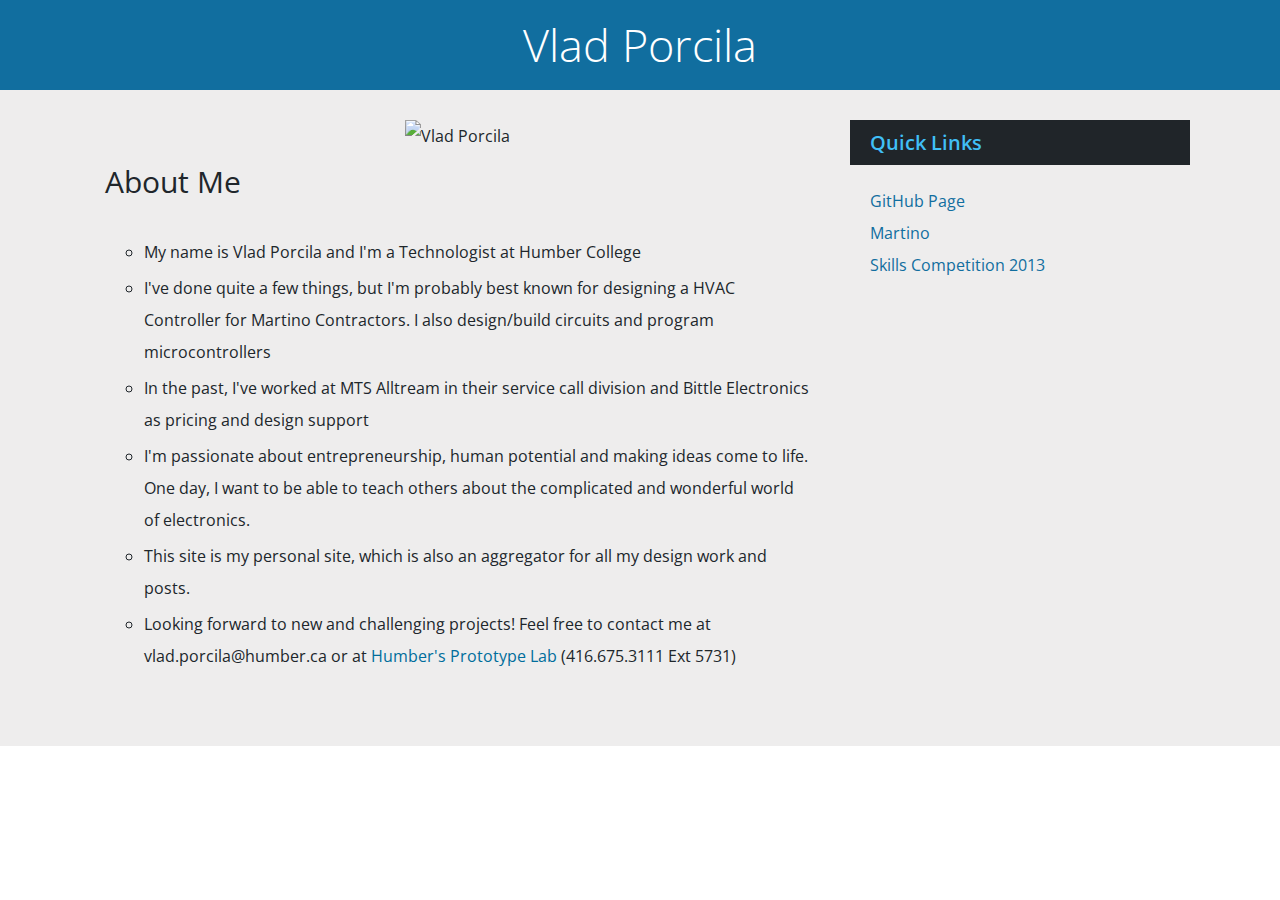
==== commit 33a1dddb: "Tweak" ====
--- a/index.html
+++ b/index.html
@@ -1,12 +1,8 @@
 <!DOCTYPE html>
+
 <!-- saved from url=(0026)http://six0four.github.io/ -->
 <html><head><meta http-equiv="Content-Type" content="text/html; charset=UTF-8">
 
-<meta name="description" content="Humber�s Computer Engineering Technology advanced diploma program trains you to develop and design the 
-cutting-edge technologies that propel most businesses and governments around the world. You will be taught by industry experts, in small classes, 
-innovative skills in hardware and software, electronics and networking, plus a variety of systems. As well, learn to upgrade and incorporate new 
-technological advances into existing systems.">
-<title>Engineering Technology</title>
 <link type="text/css" rel="stylesheet" href="./Engineering Technology_files/4.css" media="all">
 <link type="text/css" rel="stylesheet" href="./Engineering Technology_files/M.css" media="all">
 <link type="text/css" rel="stylesheet" href="./Engineering Technology_files/U.css" media="all">
@@ -15,81 +11,11 @@
 <link type="text/css" rel="stylesheet" href="./Engineering Technology_files/Q.css" media="print">
 <link type="text/css" rel="stylesheet" href="./Engineering Technology_files/o.css" media="only screen">
 
-<script src="./Engineering Technology_files/html5.js"></script>
-<script src="./Engineering Technology_files/w3data.js"></script>
 </head>
 <body class="html not-front not-logged-in no-sidebars page-node page-node- page-node-335 node-type-program atr-7.x-3.x atv-7.x-3.2">
   <div id="skip-link" class="nocontent">
     <a href="http://six0four.github.io/#main-content" class="element-invisible element-focusable">Skip to main content</a>
   </div>
-    
-<div id="page" class="container page">
-  
-  <header id="header" class="clearfix" role="banner">
-    <div class="user-bar">
-      <nav id="humberca-utility" class="humberca-utility-wrapper menu-wrapper nav clearfix" role="navigation" aria-labelledby="humberca-utility">
-        <h2 class="element-invisible" id="utility-menu">Utility menu</h2>
-      <ul class="menu clearfix"><li class="first leaf menu-depth-1 menu-item-883"><a href="http://www.humber.ca/myhumber/">MyHumber</a></li><li class="leaf menu-depth-1 menu-item-882"><a href="http://library.humber.ca/">Library</a></li><li class="expanded menu-depth-1 menu-item-884"><a href="http://www.humber.ca/news">News &amp; Events</a><ul class="menu clearfix"><li class="first leaf menu-depth-2 menu-item-2263"><a href="http://www.humber.ca/news">News</a></li><li class="leaf menu-depth-2 menu-item-2264"><a href="http://www.humber.ca/events">Events</a></li><li class="leaf menu-depth-2 menu-item-2262"><a href="http://www.humber.ca/news/media-releases">Media Releases</a></li><li class="last leaf menu-depth-2 menu-item-2455"><a href="http://www.humber.ca/media/gallery">Media 
-Gallery</a></li></ul></li><li class="expanded menu-depth-1 menu-item-885"><a href="http://www.humber.ca/contact-us">Contact Us</a><ul class="menu clearfix"><li class="first leaf menu-depth-2 menu-item-1566"><a href="http://directory.humber.ca/">Staff Directory</a></li><li class="leaf menu-depth-2 
-menu-item-1562"><a href="http://www.humber.ca/contact-us/frequently-called-numbers">Frequently Called Numbers</a></li><li class="leaf menu-depth-2 menu-item-1563"><a href="http://www.humber.ca/contact-us/maps">Maps</a></li><li class="leaf menu-depth-2 menu-item-1567"><a href="http://www.humber.ca/publicsafety/parking">Parking</a></li><li class="leaf menu-depth-2 menu-item-1564"><a href="http://www.humber.ca/contact-us/public-transit">Public Transit</a></li><li class="leaf menu-depth-2 menu-item-1568"><a href="http://www.humber.ca/virtualtour">Virtual Tour</a></li><li class="leaf menu-depth-2 menu-item-1565"><a href="http://www.humber.ca/contact-us/press-room">Press 
-Room</a></li><li class="last leaf menu-depth-2 menu-item-2486"><a href="http://hrs.humber.ca/careers.html">Careers at Humber</a></li></ul></li><li class="last leaf menu-depth-1 menu-item-1806"><a href="http://www.humber.ca/future-students/book-tour" class="btn-special-action">Book a Tour</a></li></ul>      </nav>
-    </div>
-
-    <div class="container">
-              <div id="branding" class="branding-elements clearfix">
-                      <div id="logo">
-              <a href="http://www.humber.ca/"><img class="site-logo" typeof="foaf:Image" src="./Engineering Technology_files/logo.png" alt="Humber College"></a>            </div>
-                                <div class="hgroup" id="name-and-slogan">
-                              <h1 id="site-name"><a href="http://www.humber.ca/" title="Home page">Humber College</a></h1>
-                                        </div>
-                  </div>
-      
-      <div id="humberca-menu-bar" class="nav clearfix">
-        <nav id="humberca-menu" class="humberca-menu-wrapper menu-wrapper" role="navigation" aria-labelledby="humberca-menu">
-          <h2 class="element-invisible" id="primary-menu">Main menu</h2>
-          <ul class="menu clearfix"><li class="first expanded menu-depth-1 menu-item-1482"><a href="http://www.humber.ca/programs-academics">Programs</a><ul class="menu 
-clearfix"><li class="first collapsed menu-depth-2 menu-item-1570"><a href="http://www.humber.ca/program">All Programs</a></li><li class="leaf menu-depth-2 
-menu-item-1743"><a href="http://www.humber.ca/programs-academics/apprenticeships">Apprenticeships</a></li><li class="leaf menu-depth-2 menu-item-1425"><a href="http://www.humber.ca/continuingeducation/">Continuing Education</a></li><li class="leaf menu-depth-2 menu-item-1711"><a href="http://www.humber.ca/programs-academics/schools-faculties">Schools</a></li><li class="leaf menu-depth-2 menu-item-1423"><a href="http://www.humber.ca/onlinelearning/">Online Learning</a></li><li class="leaf menu-depth-2 menu-item-1788"><a href="http://www.humber.ca/programs-academics/corporate-training">Corporate Training</a></li><li class="leaf menu-depth-2 menu-item-1712"><a href="http://www.humbercareerfinder.com/">Career Finder</a></li><li class="leaf menu-depth-2 menu-item-1424"><a href="http://www.humber.ca/secondcareer/">Second Career</a></li><li class="collapsed menu-depth-2 menu-item-12131"><a href="http://www.humber.ca/transferoptions">Transfer Options</a></li><li class="last leaf menu-depth-2 menu-item-1713"><a href="http://international.humber.ca/study-abroad.html">Study Abroad</a></li></ul></li><li class="expanded menu-depth-1 menu-item-772"><a href="http://www.humber.ca/admissions">Admissions</a><ul class="menu clearfix"><li class="first collapsed menu-depth-2 menu-item-1527"><a href="http://www.humber.ca/admissions/how-apply">How to Apply</a></li><li class="collapsed menu-depth-2 menu-item-1696"><a href="http://www.humber.ca/admissions/financial-aid">Financial 
-Aid</a></li><li class="leaf menu-depth-2 menu-item-773"><a href="http://www.humber.ca/programs-academics/transfer-options">Transfer Options</a></li><li class="collapsed 
-menu-depth-2 menu-item-769"><a href="http://www.humber.ca/admissions/fees">Fees</a></li><li class="last collapsed menu-depth-2 menu-item-864"><a href="http://www.humber.ca/admissions/office-registrar">Office of the Registrar</a></li></ul></li><li class="leaf menu-depth-1 menu-item-638"><a href="http://www.humber.ca/student-life">Student Life</a></li><li class="last expanded menu-depth-1 menu-item-1540"><a href="http://www.humber.ca/about-humber">About 
-Humber</a><ul class="menu clearfix"><li class="first leaf menu-depth-2 menu-item-1790"><a href="http://www.humber.ca/programs-academics/schools-faculties">Schools</a></li><li class="leaf menu-depth-2 menu-item-1952"><a href="http://www.humber.ca/about-humber/centres-excellence">Centres of Excellence </a></li><li class="leaf menu-depth-2 menu-item-18442"><a href="https://humber.ca/research/">Applied Research</a></li><li class="leaf menu-depth-2 menu-item-18443"><a href="http://www.humber.ca/humberlaunch/">Humber Launch</a></li><li class="leaf menu-depth-2 menu-item-1708"><a href="http://www.humber.ca/about-humber/kpis-rankings">KPIs &amp; Rankings</a></li><li class="collapsed menu-depth-2 menu-item-1554"><a href="http://www.humber.ca/about-humber/corporate-info">Corporate Info</a></li><li class="collapsed menu-depth-2 menu-item-803"><a href="http://www.humber.ca/about-humber/campuses-facilities">Campuses &amp; Facilities</a></li><li class="collapsed menu-depth-2 menu-item-1561"><a href="http://www.humber.ca/about-humber/campus-development">Campus Development</a></li><li class="collapsed menu-depth-2 menu-item-1791"><a href="http://www.humber.ca/about-humber/office-president">Office of the President</a></li><li class="leaf menu-depth-2 menu-item-1419"><a href="https://www.humber.ca/publicsafety/">Public Safety</a></li><li class="leaf menu-depth-2 menu-item-1420"><a href="http://hrs.humber.ca/">HR 
-Services</a></li><li class="last leaf menu-depth-2 menu-item-1418"><a href="http://humber.ca/giving/welcome-humbers-office-advancement">Giving to 
-Humber</a></li></ul></li></ul>        </nav>
-      </div>
-
-      <div class="search-bar">
-        <form accept-charset="UTF-8" action="http://mysearch.humber.ca/search" id="search-block-form" method="get">
-          <div>
-            <div class="container-inline">
-              <div class="form-item form-type-textfield form-item-search-block-form">
-                <label class="element-invisible" for="progsearchtxt">Search </label>
-                <input id="progsearchtxt" maxlength="128" name="q" size="30" title="Search by Name" type="text" value="">
-                <input name="client" type="hidden" value="default_frontend">
-                <input name="proxystylesheet" type="hidden" value="default_frontend">
-                <input name="site" type="hidden" value="default_collection">
-                <input name="output" type="hidden" value="xml_no_dtd">
-                <input name="filter" type="hidden" value="0">
-              </div>
-            </div>
-          </div>
-        </form>
-      </div>
-    </div>
-      </header>
-
-  <div id="menu-bar" class="nav clearfix"><nav id="block-menu-menu-audience" class="block block-menu menu-wrapper menu-bar-wrapper clearfix" role="navigation">  
-      <h2 class="element-invisible block-title">Audience</h2>
-  
-  <ul class="menu clearfix"><li class="first collapsed menu-depth-1 menu-item-718"><a href="http://www.humber.ca/future-students">Future 
-Students</a></li><li class="leaf 
-menu-depth-1 menu-item-1529"><a href="http://www.humber.ca/current-students">Current Students</a></li><li class="leaf menu-depth-1 menu-item-641"><a href="http://international.humber.ca/">International Students</a></li><li class="collapsed menu-depth-1 menu-item-1530"><a href="http://www.humber.ca/faculty-staff">Faculty &amp; Staff</a></li><li class="leaf menu-depth-1 menu-item-643"><a href="http://www.humber.ca/alumni">Alumni</a></li>
-<li class="last leaf menu-depth-1 menu-item-1539"><a href="http://www.humber.ca/partners-employers">Partners &amp; Employers</a></li></ul>
-  </nav><nav id="block-menu-block-6" class="block block-menu-block no-title menu-wrapper menu-bar-wrapper clearfix" role="navigation">  
-  
-
-  </nav>
-</div>
-  
     
   <div id="columns" class="columns clearfix">
     <div id="content-column" class="content-column" role="main">
@@ -103,7 +29,7 @@
                   <header id="main-content-header" class="clearfix contextual-links-region">
 
                           <h1 id="page-title">
-                <a href="http://munro.humber.ca/~mdrk0011/">Prototype Lab</a>              </h1>
+               Vlad Porcila              </h1>
             
 
             
@@ -162,147 +88,20 @@
 						
 <div><article id="Article_1">
  <header id="Header_Article_1">
-  <h2>Hello Kristian, Did it work?</h2>
+ <center><img src="Engineering Technology_files/VladPorcila-367x367.jpg"  alt="Vlad Porcila" style="width:367px;height:367px;center;"> </center>
+  <h2>About Me</h2>
  </header>
  
  <section id="Section_1">
-  <h3>Week 1</h3>
   <p>
    </p><ul>
-    <li>Start off by logging into a computer and during the log in process identify ten of the pieces of Tech in the <a href="http://six0four.github.io/weeks/CENGprojectbox.jpg">clear project box</a> (this is an individual <a href="http://six0four.github.io/weeks/CENG317TechIdentificationQuiz.docx">quiz</a> to be done without communicating with others).</li>
-	<li>The clear box represents the maximum size of your project which is in alignment with the space below the tray in your parts kit, you are expected to bring both along with safety glasses every week.</li>
-	<li>If your computer has booted:</li>
-	<ol>
-	 <li>Please install <a href="https://desktop.github.com/">https://desktop.github.com/</a></li>
-	 <li>Create an account on <a href="https://github.com/join?source=header-home">GitHub.</a>
-	  <ol>
-	   <li>Select a Username for yourself at GitHub.</li>
-	   <li>Enter an email address.</li>
-	   <li>Choose a new, unique password for GitHub and record it.</li>
-	   <li>Read the Terms of Service.</li>
-	   <li>Read the Privacy Policy.</li>
-	   <li>Decide whether you would like to agree or whether you would like to ask for alternate arrangements.</li>
-	   <li>Click on create an account or ask for an alternate arrangement.</li>
-	   <li>If you created an account, and are comfortable with public choose Free plan (no private repositories).</li>
-	   <li>Regarding programming experience, usage plans, and descriptions, note that you have the option to skip this step.
-	   </li><li>Start a project.</li>
-	   <li>Verify your email address.</li>
-	   <li>Create a new repository with the Repository name Username.github.io</li>
-	   <li>The Description is optional.</li>
-	   <li>Select Initialize this repository with a README.</li>
-	   <li>Add .gitignore for C.</li>
-	   <li>Add a license: GNU Affero General Public License v3.0.</li>
-	   <li>Create repository.</li>
-      </ol>
-	 </li><li>Clone <a href="https://github.com/six0four/six0four.github.io">https://github.com/six0four/six0four.github.io</a> (<a href="http://joe.blog.freemansoft.com/2014/04/github-clone-to-desktop-with-windows.html">helpful link</a>)</li>
-	 <li>Add the index.html, indexmenu.html, and indexcontent.html from <a href="https://github.com/six0four/six0four.github.io">https://github.com/six0four/six0four.github.io</a> to your repository.
-	 </li><li>Open Username.github.io with a web browser (Note that there are currently some template issues and you may need to go to Username.github.io/indexcontent.html instead).
-	</li></ol>
-    <li>Welcome to your IoT themed hardware projects. Let's get started with some <a href="https://www.youtube.com/watch?v=kM-DXWEns2Y&amp;t=28s">reflective learning.</a></li>
-    <li>Project Proposal <a href="http://six0four.github.io/weeks/CENG317ProjectProposalStudentName.docx">template</a></li>
-    <li>2016 project choices (show placards from previous projects):</li>
-	<li>Existing Industry Partner</li>
-	<li>1. <a href="http://www.crystalfountains.com/">Synchronized Fountain Display</a></li>
-	<li>2. Industry 4.0, OPCUA</li>
-	<li>Humber Automation/Mechatronics Program</li>
-	<li>3. PoE Automation cell monitor</li>
-	<li>Humber Green House</li>
-	<li>4. <a href="http://farmbot.io/">FarmBot</a></li>
-	<li>Kortright Centre</li>
-	<li>5. Home Automation <a href="https://www.thestar.com/life/homes/2016/06/04/active-house-design-gets-a-real-life-test-drive.html">https://www.thestar.com/life/homes/2016/06/04/active-house-design-gets-a-real-life-test-drive.html</a></li>
-	<li>6. Insulation multiplexed grid of sensors</li>
-	<li>7. Remote sensors <a href="https://sowc.ca/facilities/data-platform/">https://sowc.ca/facilities/data-platform/</a></li>
-	<li>Humber Sustainable Technology Program</li>
-	<li>8. Solar Panel interactive display</li>
-	<li>Humber Sustainability/Arboretum</li>
-	<li>9. Langstroth Bee tracker</li>
-	<li>Future Humber Quadcopter Swarm</li>
-	<li>10. <a href="http://www.bestbuy.ca/en-CA/product/litehawk-litehawk-high-roller-mini-rc-multi-rotor-air-vehicle-red-31406/10361895.aspx">http://www.bestbuy.ca/en-CA/product/litehawk-litehawk-high-roller-mini-rc-multi-rotor-air-vehicle-red-31406/10361895.aspx</a>
-<a href="http://dzlsevilgeniuslair.blogspot.ca/2013/11/more-toy-quadcopter-hacking.html">http://dzlsevilgeniuslair.blogspot.ca/2013/11/more-toy-quadcopter-hacking.html</a></li>
-	<li>Humber Engineering Technology Parts Crib</li>
-	<li>11. Parts Crib database</li>
-	<li>Humber Public Safety</li>
-	<li>12. Parking Lot combining features seen at Yorkdale and Sherway Gardens</li>
-	<li>Humber School of Media Studies</li>
-	<li>13. Voice recognition, akin to Amazon Alexa</li>
-	<li>Humber Wireless Program</li>
-	<li>14. Wifi Bridge, reporting up time</li>
-	<li>15. IPenbaled8USB-PsdU for cluster</li>
-	<li>Humber HRT</li>
-	<li>16. Health and Wellness: <a href="https://library.humber.ca/collections/islandora/object/islandora%3A247">gO2: Oxygen Therapy Rehabilitation Device thesis example</a></li>
-	<li>In the spirit of Entrepreneurpship:</li>
-	<li>17. Propose a project meeting CENG 317 and CENG 319 requirements</li>
-    <li><a href="http://munro.humber.ca/~mdrk0011/projects/cribpi.php">Getting 
-started with a single board microcomputer, comprised of a 900MHz quad-core ARM Cortex-A7 CPU  with 1GB SDRAM, 10/100 Mbit/s 
-Ethernet, GPIO, UART, I²C bus, SPI bus, and 8 GB of Secure Digital storage from the Humber College Institute of 
-Technology &amp; Advanced Learning North Campus Technology Parts 
-Crib</a></li>
-	<li>Electives schedules.</li>
-   </ul>
-  <p></p>
- </section>
+    <li>My name is Vlad Porcila and I'm a Technologist at Humber College</li>
+	<li>I've done quite a few things, but I'm probably best known for designing a HVAC Controller for Martino Contractors. I also design/build circuits and program microcontrollers</li>
+	<li>In the past, I've worked at MTS Alltream in their service call division and Bittle Electronics as pricing and design support</li>
+	<li>I'm passionate about entrepreneurship, human potential and  making ideas come to life. One day, I want to be able to teach others about the complicated and wonderful world of electronics.</li>
+	<li>This site is my personal site, which is also an aggregator for all my design work and posts.</li>
+	<li>Looking forward to new and challenging projects! Feel free to contact me at vlad.porcila@humber.ca or at <a href="http://humber.zone/">Humber's Prototype Lab</a> (416.675.3111 Ext 5731)</li>
  
- <section id="Section_2">
-  <h3>Week 0</h3>
-   <p></p><ul>
-    <li>Start by working with Kelly and/or Vlad to use <a href="http://www.cadsoftusa.com/download-eagle/">http://www.cadsoftusa.com/download-eagle/</a> to change Vlad’s name to your own name on the Printed Circuit Board files available at <a href="https://github.com/vladporcila/ModularSenseHat">https://github.com/vladporcila/ModularSenseHat</a> for the sensor hat and get your PCB laser etched.</li>
-	<li>Solder together a sensor hat (parts provided from J206) for a Raspberry Pi 3 (that you purchase). This Broadcom development platform was chosen for a number of reasons. Let us start with platform requirements, it should be able to be used to create a small programmable device capable of connecting to enterprise Wi-Fi, bluetooth, and I2C. The NXP HCS12 can have a network stack loaded on it, but then not be able to do much more and thus the device would require multiple HCS12s for this purpose causing an increase in cost. Likewise with Atmel based Arduinos, connecting them to enterprise Wi-Fi is not straighforward. TI's beaglebone shows promise as an alternative however you would need to redesign the sensor hat in order to be compatible.</li>
-	<li>Kits of sensor hat parts should be available in J206 (hours posted outside the door) to get started before the term starts if you like.</li>
-	<li>Here are some videos on soldering: <a href="https://www.youtube.com/watch?v=BLfXXRfRIzY&amp;list=PLQ32vZrF5U2lFOJTtZDytBWBYVLNp4RYz">https://www.youtube.com/watch?v=BLfXXRfRIzY&amp;list=PLQ32vZrF5U2lFOJTtZDytBWBYVLNp4RYz</a> be sure to get Kelly and Vlad’s input on how to solder safely in J206.</li>
-	<li>I have my Pi 3 in this case <a href="http://www.canakit.com/raspberry-pi-black-case.html">http://www.canakit.com/raspberry-pi-black-case.html</a> and we bought USB network adaptors from Tiger Direct. Note that USB webcams are more economical and robust than pi specific ones. Paul Moggach's Raspberry Pi Technical Notes which give some idea of how to use the network adaptor and more extensive programming examples, than the simple program that should blink the (red-green) LED that I emailed, are available via login at: <a href="https://mywiki.humber.ca/display/~n01018544/Technical+Notes">https://mywiki.humber.ca/display/~n01018544/Technical+Notes</a></li>
-	<li>There is also a guide to buying a Raspberry Pi as part of <a href="https://www.lynda.com/Raspberry-Pi-tutorials/Up-Running-Raspberry-Pi/191267-2.html">https://www.lynda.com/Raspberry-Pi-tutorials/Up-Running-Raspberry-Pi/191267-2.html</a></li>
-	<li>Humber students/staff/faculty/Admin now have full access to Lynda.com. Access 1000's of online videos ranging from Business, Creative and Technology topics.<ol>
-	<li>Visit lynda.com website</li>
-	<li>Click 'Sign In' button</li>
-	<li>Click Organization Login tab (NOT Individual Login)</li>
-	<li>Enter 'www.humber.ca' under organization's URL</li>
-	<li>Click 'Go' and you will be redirected to login.humber.ca</li>
-	<li>Enter your Humber username and password and click 'LOGIN' button</li>
-	<li>You will be redirected back to Lynda.com with full course access to create your own user name.</li></ol></li>
-	<li>Required course materials includes Humber North Campus Electronics Parts kit and safety glasses.</li>
-  </ul><p></p>
- </section>
- 
- <section id="Section_3">
-  <h3>Future Hardware Weeks</h3>
-  <p></p><ul>
-   <li>Week 2 Project Proposal Due. Parts Kit. Safety including safety glasses. Class content: <a href="http://radiojove.gsfc.nasa.gov/telescope/soldering.htm">NASA Jove Project.</a> <a href="http://www.cadsoftusa.com/download-eagle/">Eagle.</a> Microsoft Products, MS Project critical path and dependencies.</li>
-   <li>Week 3 Project Schedule Due</li>
-   <li>Week 4 Budget Due</li>
-   <li>Week 5 Progress Report Due (including proof of order)</li>
-   <li>Week 6 Progress Report Due</li>
-   <li>Week 7 PCB Due</li>
-   <li>Week 8 Placard Due</li>
-   <li>Week 9 Progress Report Due</li>
-   <li>Week 10 Progress Report Due</li>
-   <li>Week 11 Progress Report Due</li>
-   <li>Week 12 Progress Report Due</li>
-   <li>Week 13 Presentation Due</li>
-   <li>Week 14 Build Instructions Due</li>
-   <li>Week 15 30 Second Script Due</li>
-   <li><a href="http://www.openscad.org/downloads.html">http://www.openscad.org/downloads.html</a></li>
-   <li><a href="http://www.w3schools.com/html/html_lists.asp">http://www.w3schools.com/html/html_lists.asp</a></li>
-  </ul><p></p>
- </section>
-
- <section id="Section_4">
-  <h3>Integration Weeks</h3>
-  <p></p><ol>
-   <li>Introduction</li>
-   <li>Software Requirements Specification</li>
-   <li>Declaration of Authourship</li> 
-   <li>References: APA format</li>
-   <li>Open House</li>
-   <li>Presentations</li>
-  </ol><p></p>
- </section>
-  
- <section id="Section_5">
-  <h3>Past Projects</h3>
-  <p></p><ul>
-    <li><a href="http://munro.humber.ca/~mdrk0011/projects/">http://munro.humber.ca/~mdrk0011/projects/</a></li>
-  </ul><p></p>
- </section>
 
 </article></div>
 
@@ -320,11 +119,9 @@
 
 <div>                <nav>
                         <ul>
-                                <li><a href="http://six0four.github.io/#Section_1">Week 1</a></li>
-                                <li><a href="http://six0four.github.io/#Section_2">Week 0</a></li>
-                                <li><a href="http://six0four.github.io/#Section_3">Future Hardware Weeks</a></li>
-                                <li><a href="http://six0four.github.io/#Section_4">Integration Weeks</a></li>
-                                <li><a href="http://six0four.github.io/#Section_5">Past Projects</a></li>
+                                <li><a href="https://github.com/vladporcila">GitHub Page</a></li>
+                                <li><a href="http://www.humber.ca/research/node/915">Martino</a></li>
+								<li><a href="https://www.youtube.com/watch?v=hybNvVbi_3o">Skills Competition 2013</a></li>
                         </ul>
                 </nav>
 </div>
@@ -345,181 +142,6 @@
     
   </div>
 </section>
-<div class="panel-separator"></div><div class="panel-pane pane-panels-mini pane-about-humber-mini-promos no-title block">
-  <div class="block-inner clearfix">
-    
-            
-    
-    <div class="block-content">
-      <div class="three-3x33 at-panel panel-display clearfix" id="mini-panel-about_humber_mini_promos">
-    <div class="region region-three-33-first">
-    <div class="region-inner clearfix">
-          </div>
-  </div>
-  <div class="region region-three-33-second">
-    <div class="region-inner clearfix">
-          </div>
-  </div>
-  <div class="region region-three-33-third">
-    <div class="region-inner clearfix">
-          </div>
-  </div>
-  </div>
-    </div>
-
-    
-    
-  </div>
-</div>
-    </section></div>
-  </div>
-</div>
-
-  </div>                      </div>
-        
-        <!-- Feed icons (RSS, Atom icons etc -->
-        
-        
-        </section><!-- /end #main-content -->
-
-        <!-- region: Content Aside -->
-        
-      </div><!-- /end .content-inner -->
-    </div><!-- /end #content-column -->
-
-    <!-- regions: Sidebar first and Sidebar second -->
-        
-  </div><!-- /end #columns -->
-
-  <footer id="footer" role="contentinfo" itemscope="" itemtype="http://schema.org/WPFooter">
-   <div class="region region-footer"><div class="region-inner clearfix"><div id="block-panels-mini-footer" class="block block-panels-mini no-title">  
-  
-  <div class="block-content content"><div class="four-4x25 at-panel panel-display clearfix" id="mini-panel-footer">
-  <div class="panel-row row-1 clearfix">
-    <div class="region region-four-first">
-      <div class="region-inner clearfix">
-        <div class="panel-pane pane-menu-tree pane-main-menu no-title block">
-  <div class="block-inner clearfix">
-    
-            
-    
-    <div class="block-content">
-      <div class="menu-block-wrapper menu-block-ctools-main-menu-1 menu-name-main-menu parent-mlid-0 menu-level-1">
-  <ul class="menu clearfix"><li class="first leaf has-children menu-mlid-1482 menu-depth-1 menu-item-1482"><a href="http://www.humber.ca/programs-academics">Programs</a></li><li class="leaf has-children menu-mlid-772 menu-depth-1 menu-item-772"><a href="http://www.humber.ca/admissions">Admissions</a></li><li class="leaf menu-mlid-638 menu-depth-1 menu-item-638"><a href="http://www.humber.ca/student-life">Student 
-Life</a></li><li class="last leaf has-children active menu-mlid-1540 menu-depth-1 menu-item-1540"><a href="http://www.humber.ca/about-humber" class="active">About 
-Humber</a></li></ul></div>
-    </div>
-
-    
-    
-  </div>
-</div>
-      </div>
-    </div>
-    <div class="region region-four-second">
-      <div class="region-inner clearfix">
-        <div class="panel-pane pane-menu-tree pane-menu-audience no-title block">
-  <div class="block-inner clearfix">
-    
-            
-    
-    <div class="block-content">
-      <div class="menu-block-wrapper menu-block-ctools-menu-audience-1 menu-name-menu-audience parent-mlid-0 menu-level-1">
-  <ul class="menu clearfix"><li class="first leaf has-children menu-mlid-718 menu-depth-1 menu-item-718"><a href="http://www.humber.ca/future-students">Future 
-Students</a></li><li class="leaf menu-mlid-1529 menu-depth-1 menu-item-1529"><a href="http://www.humber.ca/current-students">Current Students</a></li><li class="leaf 
-menu-mlid-641 menu-depth-1 menu-item-641"><a href="http://international.humber.ca/">International Students</a></li><li class="leaf has-children 
-menu-mlid-1530 menu-depth-1 menu-item-1530"><a href="http://www.humber.ca/faculty-staff">Faculty &amp; Staff</a></li><li class="leaf menu-mlid-643 menu-depth-1 
-menu-item-643"><a href="http://www.humber.ca/alumni">Alumni</a></li><li class="leaf has-children menu-mlid-1621 menu-depth-1 menu-item-1621"><a href="http://www.humber.ca/guidance-counsellors">Guidance Counsellors</a></li><li class="last leaf menu-mlid-1539 menu-depth-1 menu-item-1539"><a href="http://www.humber.ca/partners-employers">Partners &amp; Employers</a></li></ul></div>
-    </div>
-
-    
-    
-  </div>
-</div>
-      </div>
-    </div>
-  </div>
-  <div class="panel-row row-2 clearfix">
-    <div class="region region-four-third">
-      <div class="region-inner clearfix">
-        <div class="panel-pane pane-menu-tree pane-user-menu no-title block">
-  <div class="block-inner clearfix">
-    
-            
-    
-    <div class="block-content">
-      <div class="menu-block-wrapper menu-block-ctools-user-menu-1 menu-name-user-menu parent-mlid-0 menu-level-1">
-  <ul class="menu clearfix"><li class="first leaf menu-mlid-883 menu-depth-1 menu-item-883"><a href="http://www.humber.ca/myhumber/">MyHumber</a></li><li class="leaf menu-mlid-882 menu-depth-1 menu-item-882"><a href="http://library.humber.ca/">Library</a></li><li class="leaf has-children menu-mlid-884 menu-depth-1 menu-item-884"><a href="http://www.humber.ca/news">News &amp; 
-Events</a></li><li class="leaf has-children menu-mlid-885 menu-depth-1 menu-item-885"><a href="http://www.humber.ca/contact-us">Contact Us</a></li><li class="last leaf 
-menu-mlid-1806 menu-depth-1 menu-item-1806"><a href="http://www.humber.ca/future-students/book-tour" class="btn-special-action">Book a Tour</a></li></ul></div>
-    </div>
-
-    
-    
-  </div>
-</div>
-      </div>
-    </div>
-    <div class="region region-four-fourth">
-      <div class="region-inner clearfix">
-        <div class="panel-pane pane-block pane-block-1 no-title block">
-  <div class="block-inner clearfix">
-    
-            
-    
-    <div class="block-content">
-      <ul class="social"><li><a href="https://twitter.com/humbercollege" id="twitter" target="_blank" title="Twitter">Twitter</a></li>
-<li><a href="https://www.facebook.com/humbercollege" id="facebook" target="_blank" title="Facebook">Facebook</a></li>
-<li><a href="http://www.youtube.com/user/humberlive" id="youtube" target="_blank" title="Youtube">YouTube</a></li>
-<li><a href="http://pinterest.com/humberc/" id="pinterest" target="_blank" title="Pinterest">Pinterest</a></li>
-<li><a href="http://www.linkedin.com/company/11491" id="linkedin" target="_blank" title="LinkedIn">LinkedIn</a></li>
-<li><a href="https://plus.google.com/+humbercollege" id="gplus" rel="publisher" target="_blank" title="Google+">Google+</a></li>
-<li><a href="http://www.humber.ca/news/feed.xml" id="rss" target="_blank" title="RSS News">RSS News</a></li>
-<li><a href="https://instagram.com/humbercollege" id="instagram" target="_blank" title="Instagram">Instagram</a></li>
-</ul><p><a href="tel:1-416-675-3111">1.416.675.3111</a><br><a href="mailto:enquiry@humber.ca">enquiry@humber.ca</a><br><a href="http://www.humber.ca/careers">Careers at Humber</a></p>
-    </div>
-
-    
-    
-  </div>
-</div>
-<div class="panel-separator"></div><div class="panel-pane pane-block pane-block-6 pane-search-form no-title block">
-  <div class="block-inner clearfix">
-    
-            
-    
-    <div class="block-content">
-      <form accept-charset="UTF-8" action="http://mysearch.humber.ca/search" id="search-block-form2" method="get">
-<div>
-<div class="container-inline">
-<div class="form-item form-type-textfield form-item-search-block-form"><label class="element-invisible" for="progsearchtxt2">Search </label> <input class="form-text" id="progsearchtxt2" maxlength="128" name="q" size="30" title="Search by Name" type="text" value=""></div>
-<div class="form-actions form-wrapper" id="edit-actions2"><input class="form-submit" id="edit-submit2" name="op" type="submit" value="Search"></div>
-<p><input name="client" type="hidden" value="default_frontend"><input name="proxystylesheet" type="hidden" value="default_frontend"><input name="site" type="hidden" value="default_collection"><input name="output" type="hidden" value="xml_no_dtd"><input name="filter" type="hidden" value="0"></p></div>
-</div>
-</form>
-    </div>
-
-    
-    
-  </div>
-</div>
-      </div>
-    </div>
-  </div>
-</div>
-</div>
-  </div><nav id="block-menu-menu-footer" class="block block-menu no-title" role="navigation"><div class="block-inner clearfix">  
-  
-  <div class="block-content content"><ul class="menu clearfix"><li class="first leaf menu-depth-1 menu-item-661"><a href="http://www.humber.ca/privacy-policy">Privacy 
-Policy</a></li><li class="leaf menu-depth-1 menu-item-2183"><a href="http://www.humber.ca/terms-use">Terms of Use</a></li><li class="leaf menu-depth-1 menu-item-2487"><a href="http://www.humber.ca/knowthecode/">Code of Student Conduct</a></li><li class="last leaf menu-depth-1 menu-item-1993"><a href="http://www.humber.ca/contact-us/request-alternate-format" title="Alternate Format Request Form">Request Alternate Format</a></li></ul></div>
-  </div></nav><div id="block-humber-common-humber-copyright" class="block block-humber-common no-title"><div class="block-inner clearfix">  
-  
-  <div class="block-content content"><span>©2016 Humber College</span></div>
-  </div></div></div></div>  </footer>
-
-</div>
-  <script src="./Engineering Technology_files/js_7Ukqb3ierdBEL0eowfOKzTkNu-Le97OPm-UqTS5NENU.js"></script>
-
 
 
 
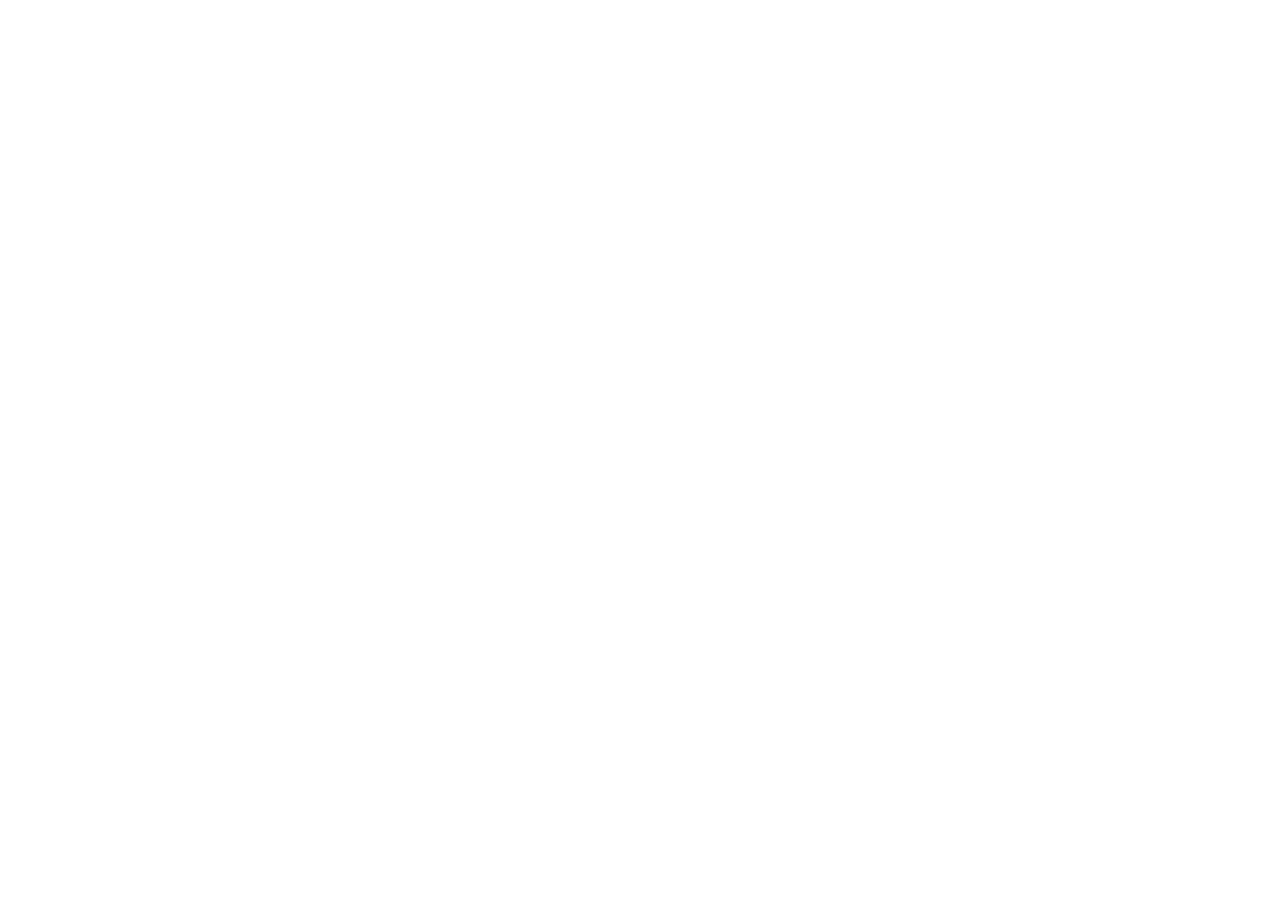
==== commit c0d4912a: "Website 2.0" ====
--- a/index.html
+++ b/index.html
@@ -1,148 +1 @@
-<!DOCTYPE html>
-
-<!-- saved from url=(0026)http://six0four.github.io/ -->
-<html><head><meta http-equiv="Content-Type" content="text/html; charset=UTF-8">
-
-<link type="text/css" rel="stylesheet" href="./Engineering Technology_files/4.css" media="all">
-<link type="text/css" rel="stylesheet" href="./Engineering Technology_files/M.css" media="all">
-<link type="text/css" rel="stylesheet" href="./Engineering Technology_files/U.css" media="all">
-<link type="text/css" rel="stylesheet" href="./Engineering Technology_files/c.css" media="all">
-<link type="text/css" rel="stylesheet" href="./Engineering Technology_files/g.css" media="screen">
-<link type="text/css" rel="stylesheet" href="./Engineering Technology_files/Q.css" media="print">
-<link type="text/css" rel="stylesheet" href="./Engineering Technology_files/o.css" media="only screen">
-
-</head>
-<body class="html not-front not-logged-in no-sidebars page-node page-node- page-node-335 node-type-program atr-7.x-3.x atv-7.x-3.2">
-  <div id="skip-link" class="nocontent">
-    <a href="http://six0four.github.io/#main-content" class="element-invisible element-focusable">Skip to main content</a>
-  </div>
-    
-  <div id="columns" class="columns clearfix">
-    <div id="content-column" class="content-column" role="main">
-      <div class="content-inner">
-
-
-
-        <section id="main-content">
-
-        
-                  <header id="main-content-header" class="clearfix contextual-links-region">
-
-                          <h1 id="page-title">
-               Vlad Porcila              </h1>
-            
-
-            
-
-            
-          </header>
-        
-        <!-- region: Main Content -->
-                  <div id="content" class="region clearfix">
-            <div id="block-system-main" class="block block-system no-title">  
-  
-  <div class="panel-display panel-1col clearfix">
-  <div class="panel-panel panel-col">
-    <div><section class="panel-pane pane-node-content block">
-  <div class="block-inner clearfix">
-    
-        
-    
-    <div class="block-content">
-
-
-
-  </div>
-
-
-
-
-
-
-</div>
-<div class="panel-separator"></div><section class="panel-pane pane-panels-mini pane-about-humber-feature-blocks stacked block">
-
-  <div class="block-inner clearfix">
-    <div class="block-content">
-      <div class="two-66-33 at-panel panel-display clearfix" id="mini-panel-about_humber_feature_blocks">
-
-    <div class="region region-two-66-33-first">
-
-
-
-
-
-
-
-
-
-    <div class="region-inner clearfix">
-      <div class="item-list"><ul><div class="panel-pane pane-node no-title block">
-
-  <div class="block-inner clearfix">
-
-    
-                <div id="Wrapper">
-
-                        
-						
-<div><article id="Article_1">
- <header id="Header_Article_1">
- <center><img src="Engineering Technology_files/VladPorcila-367x367.jpg"  alt="Vlad Porcila" style="width:367px;height:367px;center;"> </center>
-  <h2>About Me</h2>
- </header>
- 
- <section id="Section_1">
-  <p>
-   </p><ul>
-    <li>My name is Vlad Porcila and I'm a Technologist at Humber College</li>
-	<li>I've done quite a few things, but I'm probably best known for designing a HVAC Controller for Martino Contractors. I also design/build circuits and program microcontrollers</li>
-	<li>In the past, I've worked at MTS Alltream in their service call division and Bittle Electronics as pricing and design support</li>
-	<li>I'm passionate about entrepreneurship, human potential and  making ideas come to life. One day, I want to be able to teach others about the complicated and wonderful world of electronics.</li>
-	<li>This site is my personal site, which is also an aggregator for all my design work and posts.</li>
-	<li>Looking forward to new and challenging projects! Feel free to contact me at vlad.porcila@humber.ca or at <a href="http://humber.zone/">Humber's Prototype Lab</a> (416.675.3111 Ext 5731)</li>
- 
-
-</article></div>
-
-                </div>
-
-</div></div></ul></div></div></div>
-
-  <div class="region region-two-66-33-second">
-    <div class="region-inner clearfix">
-      <section class="panel-pane pane-custom pane-1 quick-links block">
-  <div class="block-inner clearfix">
-              <h2 class="pane-title block-title">Quick Links</h2>
-    <div class="block-content">
-
-
-<div>                <nav>
-                        <ul>
-                                <li><a href="https://github.com/vladporcila">GitHub Page</a></li>
-                                <li><a href="http://www.humber.ca/research/node/915">Martino</a></li>
-								<li><a href="https://www.youtube.com/watch?v=hybNvVbi_3o">Skills Competition 2013</a></li>
-                        </ul>
-                </nav>
-</div>
-<script> w3IncludeHTML(); </script>
-    
-
-
-</div>  </div>
-</section>
-    </div>
-  </div>
-  </div>
-
-
-    </div>
-
-    
-    
-  </div>
-</section>
-
-
-
-</body></html>+<!doctype html><html lang="en"><head><meta charset="utf-8"/><link rel="icon" href="/favicon.ico"/><meta name="viewport" content="width=device-width,initial-scale=1"/><meta name="theme-color" content="#000000"/><meta name="description" content="My portfolio app created with React"/><link rel="apple-touch-icon" href="/logo192.png"/><link rel="manifest" href="/manifest.json"/><title>My Portfolio</title><link href="/static/css/main.b33e38db.chunk.css" rel="stylesheet"></head><body><form name="test" netlify netlify-honeypot="bot-field" hidden><input name="name"/> <input type="email" name="email"/> <textarea name="message"></textarea></form><noscript>You need to enable JavaScript to run this app.</noscript><div id="root"></div><script>!function(l){function e(e){for(var r,t,n=e[0],o=e[1],u=e[2],f=0,i=[];f<n.length;f++)t=n[f],p[t]&&i.push(p[t][0]),p[t]=0;for(r in o)Object.prototype.hasOwnProperty.call(o,r)&&(l[r]=o[r]);for(s&&s(e);i.length;)i.shift()();return c.push.apply(c,u||[]),a()}function a(){for(var e,r=0;r<c.length;r++){for(var t=c[r],n=!0,o=1;o<t.length;o++){var u=t[o];0!==p[u]&&(n=!1)}n&&(c.splice(r--,1),e=f(f.s=t[0]))}return e}var t={},p={1:0},c=[];function f(e){if(t[e])return t[e].exports;var r=t[e]={i:e,l:!1,exports:{}};return l[e].call(r.exports,r,r.exports,f),r.l=!0,r.exports}f.m=l,f.c=t,f.d=function(e,r,t){f.o(e,r)||Object.defineProperty(e,r,{enumerable:!0,get:t})},f.r=function(e){"undefined"!=typeof Symbol&&Symbol.toStringTag&&Object.defineProperty(e,Symbol.toStringTag,{value:"Module"}),Object.defineProperty(e,"__esModule",{value:!0})},f.t=function(r,e){if(1&e&&(r=f(r)),8&e)return r;if(4&e&&"object"==typeof r&&r&&r.__esModule)return r;var t=Object.create(null);if(f.r(t),Object.defineProperty(t,"default",{enumerable:!0,value:r}),2&e&&"string"!=typeof r)for(var n in r)f.d(t,n,function(e){return r[e]}.bind(null,n));return t},f.n=function(e){var r=e&&e.__esModule?function(){return e.default}:function(){return e};return f.d(r,"a",r),r},f.o=function(e,r){return Object.prototype.hasOwnProperty.call(e,r)},f.p="/";var r=window.webpackJsonp=window.webpackJsonp||[],n=r.push.bind(r);r.push=e,r=r.slice();for(var o=0;o<r.length;o++)e(r[o]);var s=n;a()}([])</script><script src="/static/js/2.b0b39f83.chunk.js"></script><script src="/static/js/main.9483215c.chunk.js"></script></body></html>--- a/static/css/main.b33e38db.chunk.css
+++ b/static/css/main.b33e38db.chunk.css
@@ -0,0 +1,4 @@
+/*! tailwindcss v2.2.2 | MIT License | https://tailwindcss.com */
+
+/*! modern-normalize v1.1.0 | MIT License | https://github.com/sindresorhus/modern-normalize */html{tab-size:4;line-height:1.15;-webkit-text-size-adjust:100%}body{margin:0;font-family:system-ui,-apple-system,Segoe UI,Roboto,Helvetica,Arial,sans-serif,Apple Color Emoji,Segoe UI Emoji}hr{height:0;color:inherit}abbr[title]{-webkit-text-decoration:underline dotted;text-decoration:underline dotted}b,strong{font-weight:bolder}code,kbd,pre,samp{font-family:ui-monospace,SFMono-Regular,Consolas,Liberation Mono,Menlo,monospace;font-size:1em}small{font-size:80%}sub,sup{font-size:75%;line-height:0;position:relative;vertical-align:initial}sub{bottom:-.25em}sup{top:-.5em}table{text-indent:0;border-color:inherit}button,input,optgroup,select,textarea{font-family:inherit;font-size:100%;line-height:1.15;margin:0}button,select{text-transform:none}[type=button],button{-webkit-appearance:button}legend{padding:0}progress{vertical-align:initial}summary{display:list-item}blockquote,dd,dl,figure,h1,h2,h3,h4,h5,h6,hr,p,pre{margin:0}button{background-color:initial;background-image:none}button:focus{outline:1px dotted;outline:5px auto -webkit-focus-ring-color}fieldset,ol,ul{margin:0;padding:0}ol,ul{list-style:none}html{font-family:ui-sans-serif,system-ui,-apple-system,BlinkMacSystemFont,Segoe UI,Roboto,Helvetica Neue,Arial,Noto Sans,sans-serif,Apple Color Emoji,Segoe UI Emoji,Segoe UI Symbol,Noto Color Emoji;line-height:1.5}body{font-family:inherit;line-height:inherit}*,:after,:before{box-sizing:border-box;border:0 solid}hr{border-top-width:1px}img{border-style:solid}textarea{resize:vertical}input::-webkit-input-placeholder,textarea::-webkit-input-placeholder{opacity:1;color:#9ca3af}input::placeholder,textarea::placeholder{opacity:1;color:#9ca3af}button{cursor:pointer}table{border-collapse:collapse}h1,h2,h3,h4,h5,h6{font-size:inherit;font-weight:inherit}a{color:inherit;text-decoration:inherit}button,input,optgroup,select,textarea{padding:0;line-height:inherit;color:inherit}code,kbd,pre,samp{font-family:ui-monospace,SFMono-Regular,Menlo,Monaco,Consolas,Liberation Mono,Courier New,monospace}audio,canvas,embed,iframe,img,object,svg,video{display:block;vertical-align:middle}img,video{max-width:100%;height:auto}*,:after,:before{--tw-border-opacity:1;border-color:rgba(229,231,235,var(--tw-border-opacity))}.container{width:100%}@media (min-width:640px){.container{max-width:640px}}@media (min-width:768px){.container{max-width:768px}}@media (min-width:1024px){.container{max-width:1024px}}@media (min-width:1280px){.container{max-width:1280px}}@media (min-width:1536px){.container{max-width:1536px}}.absolute{position:absolute}.relative{position:relative}.inset-0{top:0;right:0;bottom:0;left:0}.top-0{top:0}.z-10{z-index:10}.-m-4{margin:-1rem}.mx-auto{margin-left:auto;margin-right:auto}.-mx-2{margin-left:-.5rem;margin-right:-.5rem}.mt-1{margin-top:.25rem}.mt-4{margin-top:1rem}.mt-8{margin-top:2rem}.mr-4{margin-right:1rem}.mr-5{margin-right:1.25rem}.mb-1{margin-bottom:.25rem}.mb-3{margin-bottom:.75rem}.mb-4{margin-bottom:1rem}.mb-8{margin-bottom:2rem}.mb-16{margin-bottom:4rem}.mb-20{margin-bottom:5rem}.ml-1{margin-left:.25rem}.ml-3{margin-left:.75rem}.ml-4{margin-left:1rem}.inline-block{display:inline-block}.flex{display:flex}.inline-flex{display:inline-flex}.table{display:table}.hidden{display:none}.h-4{height:1rem}.h-6{height:1.5rem}.h-full{height:100%}.w-4{width:1rem}.w-6{width:1.5rem}.w-10{width:2.5rem}.w-5\/6{width:83.333333%}.w-full{width:100%}.flex-shrink-0{flex-shrink:0}@-webkit-keyframes spin{to{-webkit-transform:rotate(1turn);transform:rotate(1turn)}}@keyframes spin{to{-webkit-transform:rotate(1turn);transform:rotate(1turn)}}@-webkit-keyframes ping{75%,to{-webkit-transform:scale(2);transform:scale(2);opacity:0}}@keyframes ping{75%,to{-webkit-transform:scale(2);transform:scale(2);opacity:0}}@-webkit-keyframes pulse{50%{opacity:.5}}@keyframes pulse{50%{opacity:.5}}@-webkit-keyframes bounce{0%,to{-webkit-transform:translateY(-25%);transform:translateY(-25%);-webkit-animation-timing-function:cubic-bezier(.8,0,1,1);animation-timing-function:cubic-bezier(.8,0,1,1)}50%{-webkit-transform:none;transform:none;-webkit-animation-timing-function:cubic-bezier(0,0,.2,1);animation-timing-function:cubic-bezier(0,0,.2,1)}}@keyframes bounce{0%,to{-webkit-transform:translateY(-25%);transform:translateY(-25%);-webkit-animation-timing-function:cubic-bezier(.8,0,1,1);animation-timing-function:cubic-bezier(.8,0,1,1)}50%{-webkit-transform:none;transform:none;-webkit-animation-timing-function:cubic-bezier(0,0,.2,1);animation-timing-function:cubic-bezier(0,0,.2,1)}}.flex-col{flex-direction:column}.flex-wrap{flex-wrap:wrap}.items-end{align-items:flex-end}.items-center{align-items:center}.justify-start{justify-content:flex-start}.justify-center{justify-content:center}.overflow-hidden{overflow:hidden}.rounded{border-radius:.25rem}.rounded-lg{border-radius:.5rem}.border-0{border-width:0}.border-4{border-width:4px}.border-gray-800{--tw-border-opacity:1;border-color:rgba(31,41,55,var(--tw-border-opacity))}.bg-gray-800{--tw-bg-opacity:1;background-color:rgba(31,41,55,var(--tw-bg-opacity))}.bg-gray-900{--tw-bg-opacity:1;background-color:rgba(17,24,39,var(--tw-bg-opacity))}.bg-green-500{--tw-bg-opacity:1;background-color:rgba(16,185,129,var(--tw-bg-opacity))}.hover\:bg-gray-700:hover{--tw-bg-opacity:1;background-color:rgba(55,65,81,var(--tw-bg-opacity))}.hover\:bg-green-600:hover{--tw-bg-opacity:1;background-color:rgba(5,150,105,var(--tw-bg-opacity))}.object-cover{object-fit:cover}.object-center{object-position:center}.p-2{padding:.5rem}.p-4{padding:1rem}.p-5{padding:1.25rem}.p-10{padding:2.5rem}.px-3{padding-left:.75rem;padding-right:.75rem}.px-5{padding-left:1.25rem;padding-right:1.25rem}.px-6{padding-left:1.5rem;padding-right:1.5rem}.px-8{padding-left:2rem;padding-right:2rem}.px-10{padding-left:2.5rem;padding-right:2.5rem}.py-1{padding-top:.25rem;padding-bottom:.25rem}.py-2{padding-top:.5rem;padding-bottom:.5rem}.py-5{padding-top:1.25rem;padding-bottom:1.25rem}.py-10{padding-top:2.5rem;padding-bottom:2.5rem}.py-20{padding-top:5rem;padding-bottom:5rem}.text-center{text-align:center}.text-xs{font-size:.75rem;line-height:1rem}.text-sm{font-size:.875rem;line-height:1.25rem}.text-base{font-size:1rem;line-height:1.5rem}.text-lg{font-size:1.125rem}.text-lg,.text-xl{line-height:1.75rem}.text-xl{font-size:1.25rem}.text-2xl{font-size:1.5rem;line-height:2rem}.text-3xl{font-size:1.875rem;line-height:2.25rem}.font-medium{font-weight:500}.font-semibold{font-weight:600}.leading-relaxed{line-height:1.625}.tracking-widest{letter-spacing:.1em}.text-white{--tw-text-opacity:1;color:rgba(255,255,255,var(--tw-text-opacity))}.text-gray-400{--tw-text-opacity:1;color:rgba(156,163,175,var(--tw-text-opacity))}.text-green-400{--tw-text-opacity:1;color:rgba(52,211,153,var(--tw-text-opacity))}.text-indigo-400{--tw-text-opacity:1;color:rgba(129,140,248,var(--tw-text-opacity))}.hover\:text-white:hover{--tw-text-opacity:1;color:rgba(255,255,255,var(--tw-text-opacity))}.opacity-0{opacity:0}.hover\:opacity-100:hover{opacity:1}*,:after,:before{--tw-shadow:0 0 transparent}.focus\:outline-none:focus{outline:2px solid transparent;outline-offset:2px}*,:after,:before{--tw-ring-inset:var(--tw-empty,/*!*/ /*!*/);--tw-ring-offset-width:0px;--tw-ring-offset-color:#fff;--tw-ring-color:rgba(59,130,246,0.5);--tw-ring-offset-shadow:0 0 transparent;--tw-ring-shadow:0 0 transparent}.filter{--tw-blur:var(--tw-empty,/*!*/ /*!*/);--tw-brightness:var(--tw-empty,/*!*/ /*!*/);--tw-contrast:var(--tw-empty,/*!*/ /*!*/);--tw-grayscale:var(--tw-empty,/*!*/ /*!*/);--tw-hue-rotate:var(--tw-empty,/*!*/ /*!*/);--tw-invert:var(--tw-empty,/*!*/ /*!*/);--tw-saturate:var(--tw-empty,/*!*/ /*!*/);--tw-sepia:var(--tw-empty,/*!*/ /*!*/);--tw-drop-shadow:var(--tw-empty,/*!*/ /*!*/);-webkit-filter:var(--tw-blur) var(--tw-brightness) var(--tw-contrast) var(--tw-grayscale) var(--tw-hue-rotate) var(--tw-invert) var(--tw-saturate) var(--tw-sepia) var(--tw-drop-shadow);filter:var(--tw-blur) var(--tw-brightness) var(--tw-contrast) var(--tw-grayscale) var(--tw-hue-rotate) var(--tw-invert) var(--tw-saturate) var(--tw-sepia) var(--tw-drop-shadow)}@media (min-width:640px){.sm\:mx-auto{margin-left:auto;margin-right:auto}.sm\:mr-10{margin-right:2.5rem}.sm\:mb-2{margin-bottom:.5rem}.sm\:w-1\/2{width:50%}.sm\:flex-nowrap{flex-wrap:nowrap}.sm\:text-4xl{font-size:2.25rem;line-height:2.5rem}}@media (min-width:768px){.md\:sticky{position:-webkit-sticky;position:sticky}.md\:mt-0{margin-top:0}.md\:mr-auto{margin-right:auto}.md\:mb-0{margin-bottom:0}.md\:ml-4{margin-left:1rem}.md\:ml-auto{margin-left:auto}.md\:w-1\/2{width:50%}.md\:flex-row{flex-direction:row}.md\:items-start{align-items:flex-start}.md\:border-l{border-left-width:1px}.md\:border-gray-700{--tw-border-opacity:1;border-color:rgba(55,65,81,var(--tw-border-opacity))}.md\:py-1{padding-top:.25rem;padding-bottom:.25rem}.md\:py-8{padding-top:2rem;padding-bottom:2rem}.md\:pr-16{padding-right:4rem}.md\:pl-4{padding-left:1rem}.md\:text-left{text-align:left}}@media (min-width:1024px){.lg\:mt-0{margin-top:0}.lg\:inline-block{display:inline-block}.lg\:flex{display:flex}.lg\:w-1\/2{width:50%}.lg\:w-1\/3{width:33.333333%}.lg\:w-2\/3{width:66.666667%}.lg\:w-3\/4{width:75%}.lg\:w-4\/5{width:80%}.lg\:w-full{width:100%}.lg\:max-w-lg{max-width:32rem}.lg\:flex-grow{flex-grow:1}.lg\:px-40{padding-left:10rem;padding-right:10rem}.lg\:pr-24{padding-right:6rem}}@media (min-width:1280px){.xl\:w-2\/4{width:50%}}
+/*# sourceMappingURL=main.b33e38db.chunk.css.map */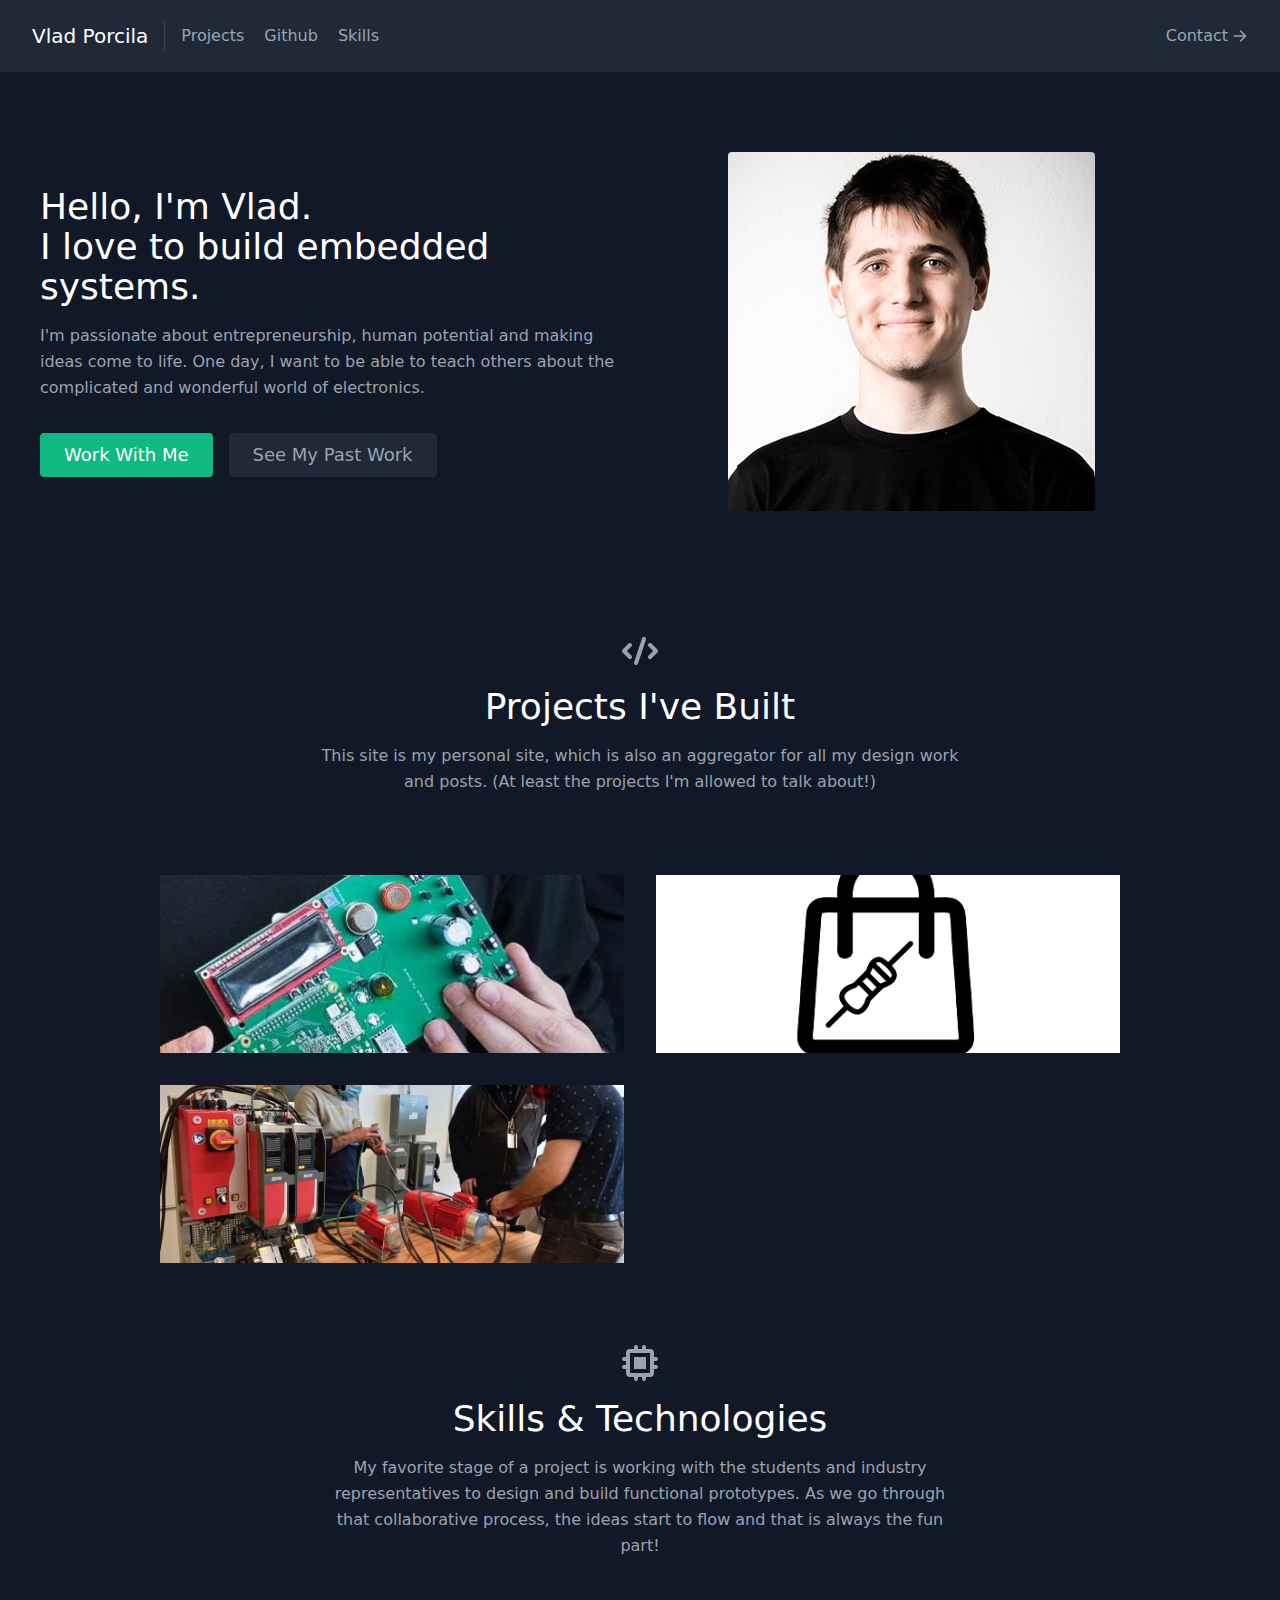
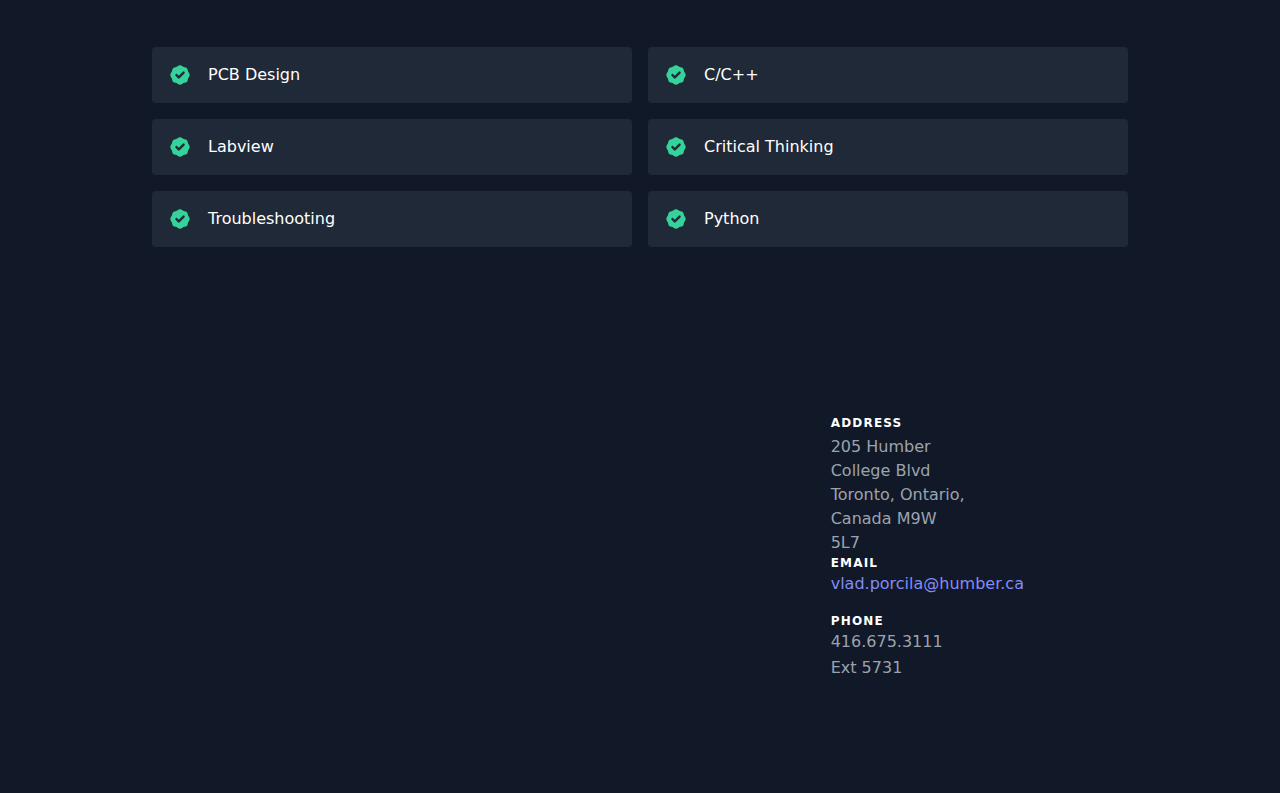
==== commit dfb0ba9d: "Fixes" ====
--- a/index.html
+++ b/index.html
@@ -1 +1 @@
-<!doctype html><html lang="en"><head><meta charset="utf-8"/><link rel="icon" href="/favicon.ico"/><meta name="viewport" content="width=device-width,initial-scale=1"/><meta name="theme-color" content="#000000"/><meta name="description" content="My portfolio app created with React"/><link rel="apple-touch-icon" href="/logo192.png"/><link rel="manifest" href="/manifest.json"/><title>My Portfolio</title><link href="/static/css/main.b33e38db.chunk.css" rel="stylesheet"></head><body><form name="test" netlify netlify-honeypot="bot-field" hidden><input name="name"/> <input type="email" name="email"/> <textarea name="message"></textarea></form><noscript>You need to enable JavaScript to run this app.</noscript><div id="root"></div><script>!function(l){function e(e){for(var r,t,n=e[0],o=e[1],u=e[2],f=0,i=[];f<n.length;f++)t=n[f],p[t]&&i.push(p[t][0]),p[t]=0;for(r in o)Object.prototype.hasOwnProperty.call(o,r)&&(l[r]=o[r]);for(s&&s(e);i.length;)i.shift()();return c.push.apply(c,u||[]),a()}function a(){for(var e,r=0;r<c.length;r++){for(var t=c[r],n=!0,o=1;o<t.length;o++){var u=t[o];0!==p[u]&&(n=!1)}n&&(c.splice(r--,1),e=f(f.s=t[0]))}return e}var t={},p={1:0},c=[];function f(e){if(t[e])return t[e].exports;var r=t[e]={i:e,l:!1,exports:{}};return l[e].call(r.exports,r,r.exports,f),r.l=!0,r.exports}f.m=l,f.c=t,f.d=function(e,r,t){f.o(e,r)||Object.defineProperty(e,r,{enumerable:!0,get:t})},f.r=function(e){"undefined"!=typeof Symbol&&Symbol.toStringTag&&Object.defineProperty(e,Symbol.toStringTag,{value:"Module"}),Object.defineProperty(e,"__esModule",{value:!0})},f.t=function(r,e){if(1&e&&(r=f(r)),8&e)return r;if(4&e&&"object"==typeof r&&r&&r.__esModule)return r;var t=Object.create(null);if(f.r(t),Object.defineProperty(t,"default",{enumerable:!0,value:r}),2&e&&"string"!=typeof r)for(var n in r)f.d(t,n,function(e){return r[e]}.bind(null,n));return t},f.n=function(e){var r=e&&e.__esModule?function(){return e.default}:function(){return e};return f.d(r,"a",r),r},f.o=function(e,r){return Object.prototype.hasOwnProperty.call(e,r)},f.p="/";var r=window.webpackJsonp=window.webpackJsonp||[],n=r.push.bind(r);r.push=e,r=r.slice();for(var o=0;o<r.length;o++)e(r[o]);var s=n;a()}([])</script><script src="/static/js/2.b0b39f83.chunk.js"></script><script src="/static/js/main.9483215c.chunk.js"></script></body></html>+<!doctype html><html lang="en"><head><meta charset="utf-8"/><link rel="icon" href="/favicon.ico"/><meta name="viewport" content="width=device-width,initial-scale=1"/><meta name="theme-color" content="#000000"/><meta name="description" content="My portfolio app created with React"/><link rel="apple-touch-icon" href="/logo192.png"/><link rel="manifest" href="/manifest.json"/><title>My Portfolio</title><link href="/static/css/main.b33e38db.chunk.css" rel="stylesheet"></head><body><form name="test" netlify netlify-honeypot="bot-field" hidden><input name="name"/> <input type="email" name="email"/> <textarea name="message"></textarea></form><noscript>You need to enable JavaScript to run this app.</noscript><div id="root"></div><script>!function(l){function e(e){for(var r,t,n=e[0],o=e[1],u=e[2],f=0,i=[];f<n.length;f++)t=n[f],p[t]&&i.push(p[t][0]),p[t]=0;for(r in o)Object.prototype.hasOwnProperty.call(o,r)&&(l[r]=o[r]);for(s&&s(e);i.length;)i.shift()();return c.push.apply(c,u||[]),a()}function a(){for(var e,r=0;r<c.length;r++){for(var t=c[r],n=!0,o=1;o<t.length;o++){var u=t[o];0!==p[u]&&(n=!1)}n&&(c.splice(r--,1),e=f(f.s=t[0]))}return e}var t={},p={1:0},c=[];function f(e){if(t[e])return t[e].exports;var r=t[e]={i:e,l:!1,exports:{}};return l[e].call(r.exports,r,r.exports,f),r.l=!0,r.exports}f.m=l,f.c=t,f.d=function(e,r,t){f.o(e,r)||Object.defineProperty(e,r,{enumerable:!0,get:t})},f.r=function(e){"undefined"!=typeof Symbol&&Symbol.toStringTag&&Object.defineProperty(e,Symbol.toStringTag,{value:"Module"}),Object.defineProperty(e,"__esModule",{value:!0})},f.t=function(r,e){if(1&e&&(r=f(r)),8&e)return r;if(4&e&&"object"==typeof r&&r&&r.__esModule)return r;var t=Object.create(null);if(f.r(t),Object.defineProperty(t,"default",{enumerable:!0,value:r}),2&e&&"string"!=typeof r)for(var n in r)f.d(t,n,function(e){return r[e]}.bind(null,n));return t},f.n=function(e){var r=e&&e.__esModule?function(){return e.default}:function(){return e};return f.d(r,"a",r),r},f.o=function(e,r){return Object.prototype.hasOwnProperty.call(e,r)},f.p="/";var r=window.webpackJsonp=window.webpackJsonp||[],n=r.push.bind(r);r.push=e,r=r.slice();for(var o=0;o<r.length;o++)e(r[o]);var s=n;a()}([])</script><script src="/static/js/2.dd3ba7b2.chunk.js"></script><script src="/static/js/main.db9c1675.chunk.js"></script></body></html>